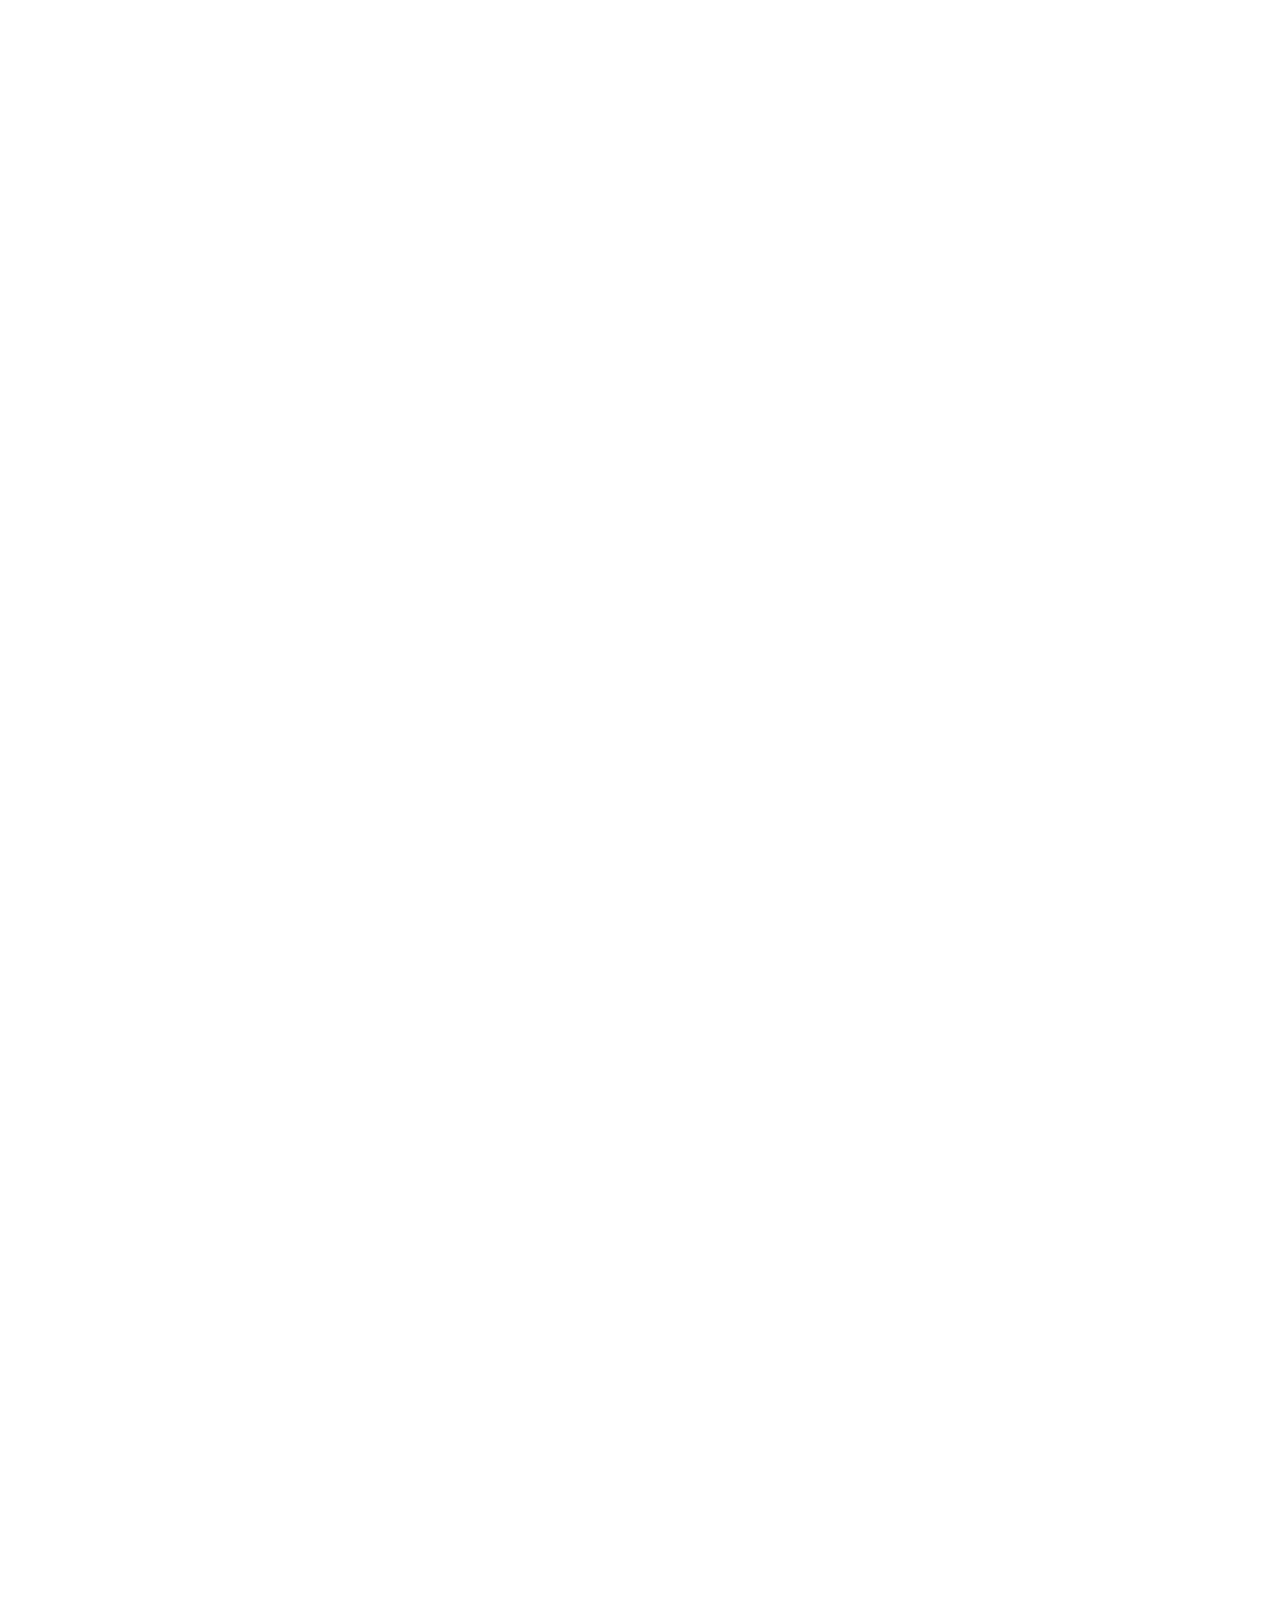
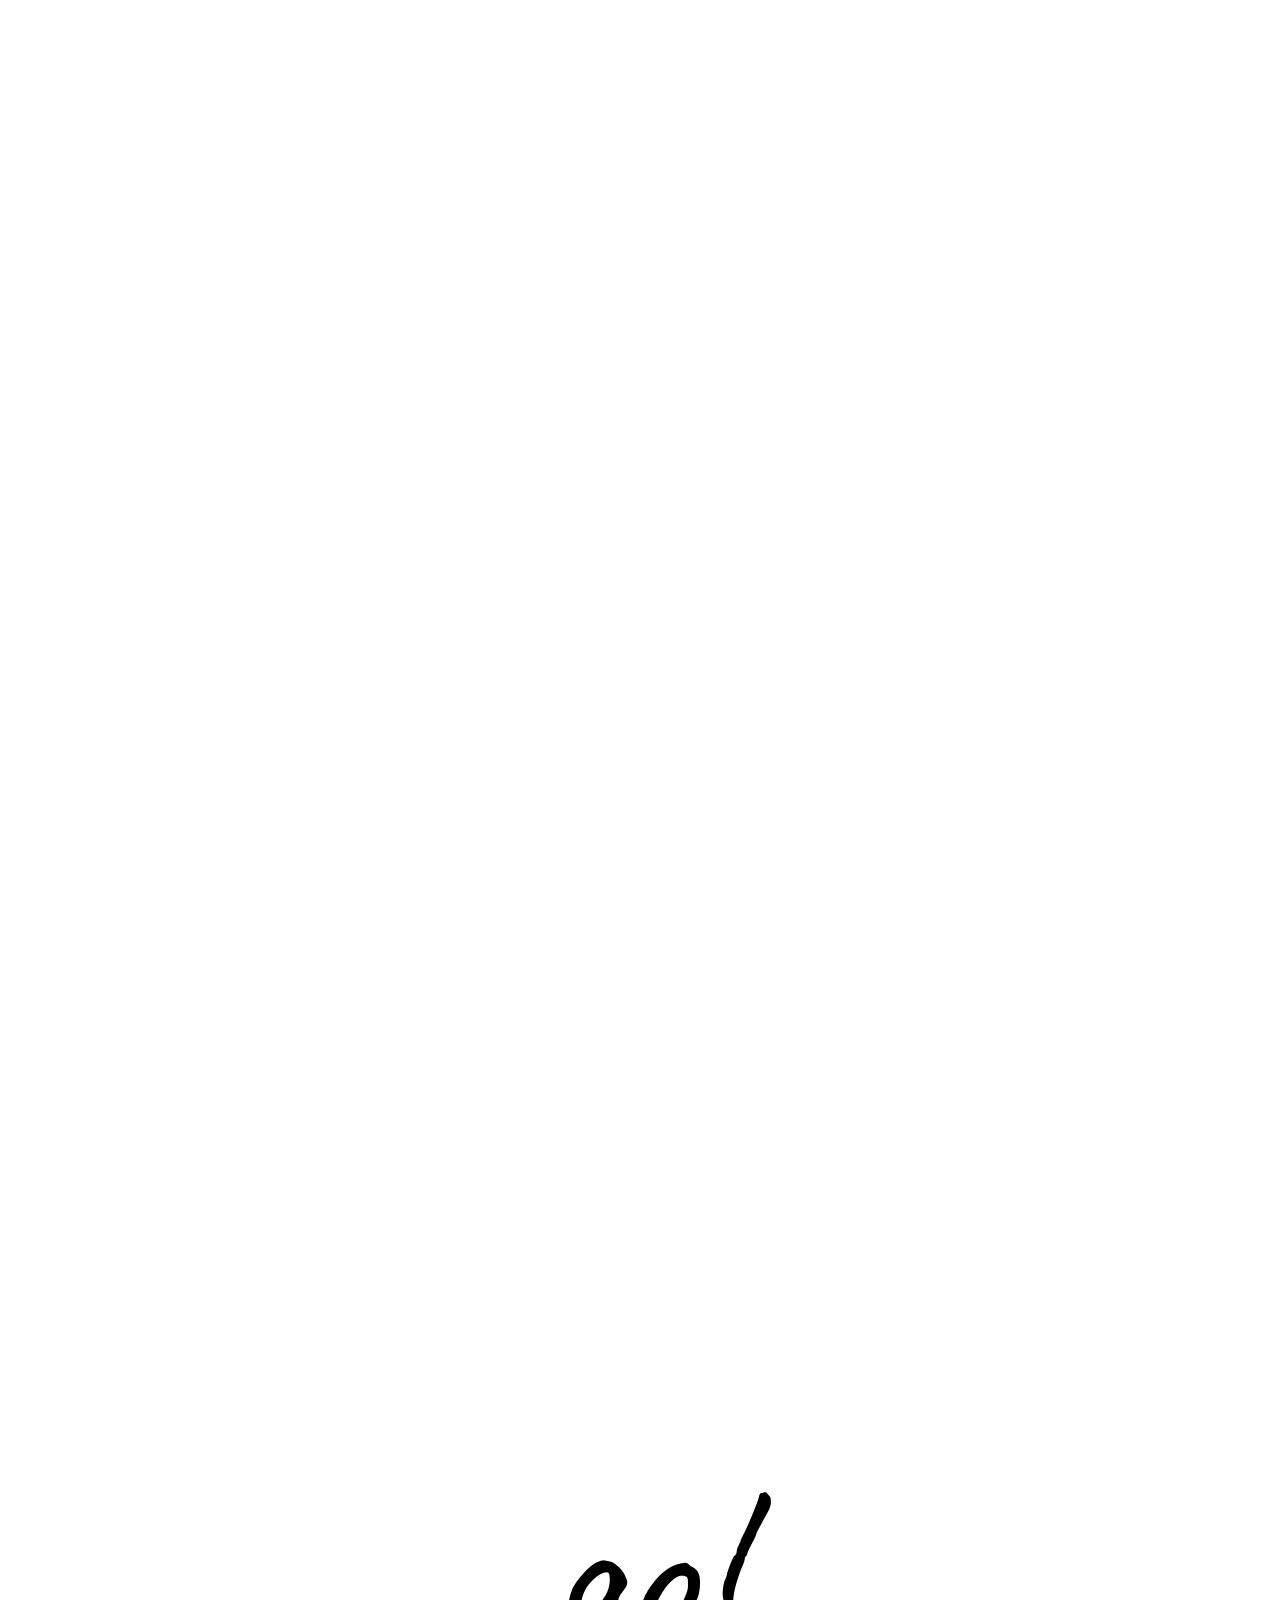
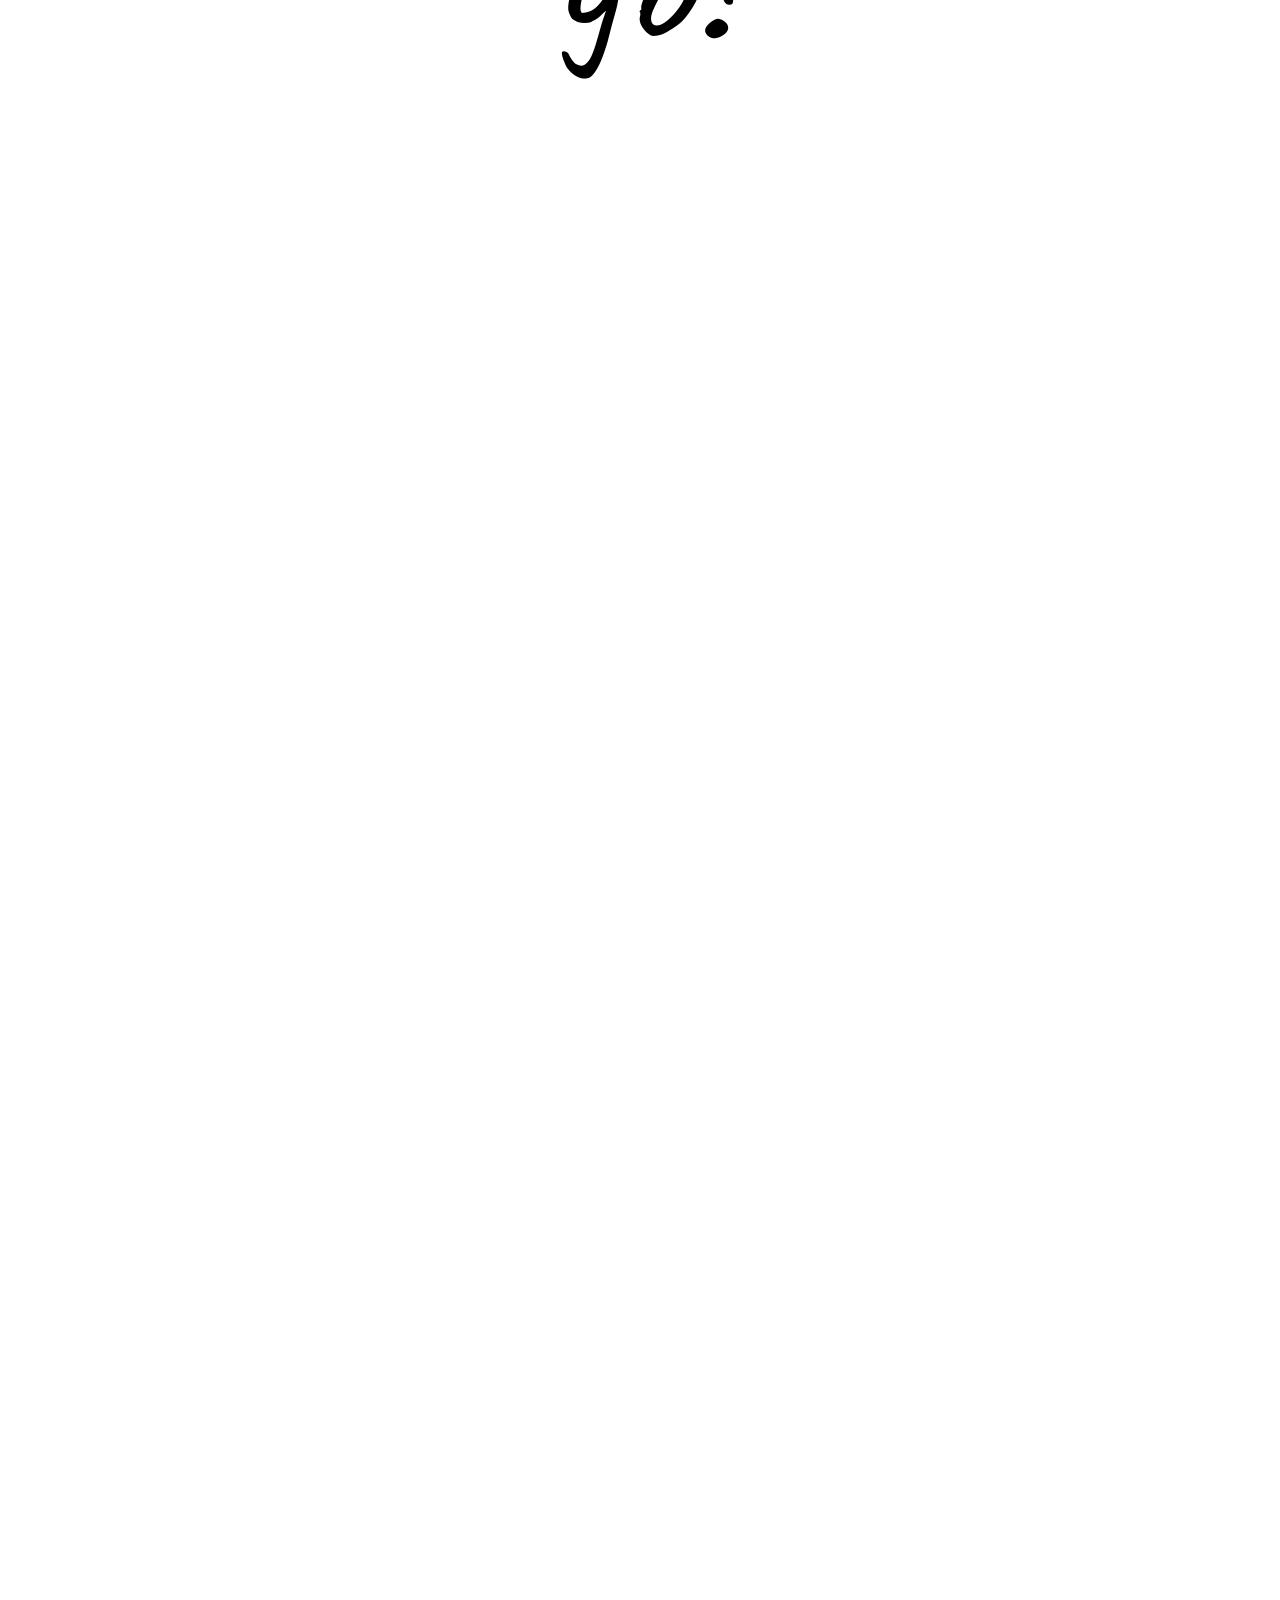
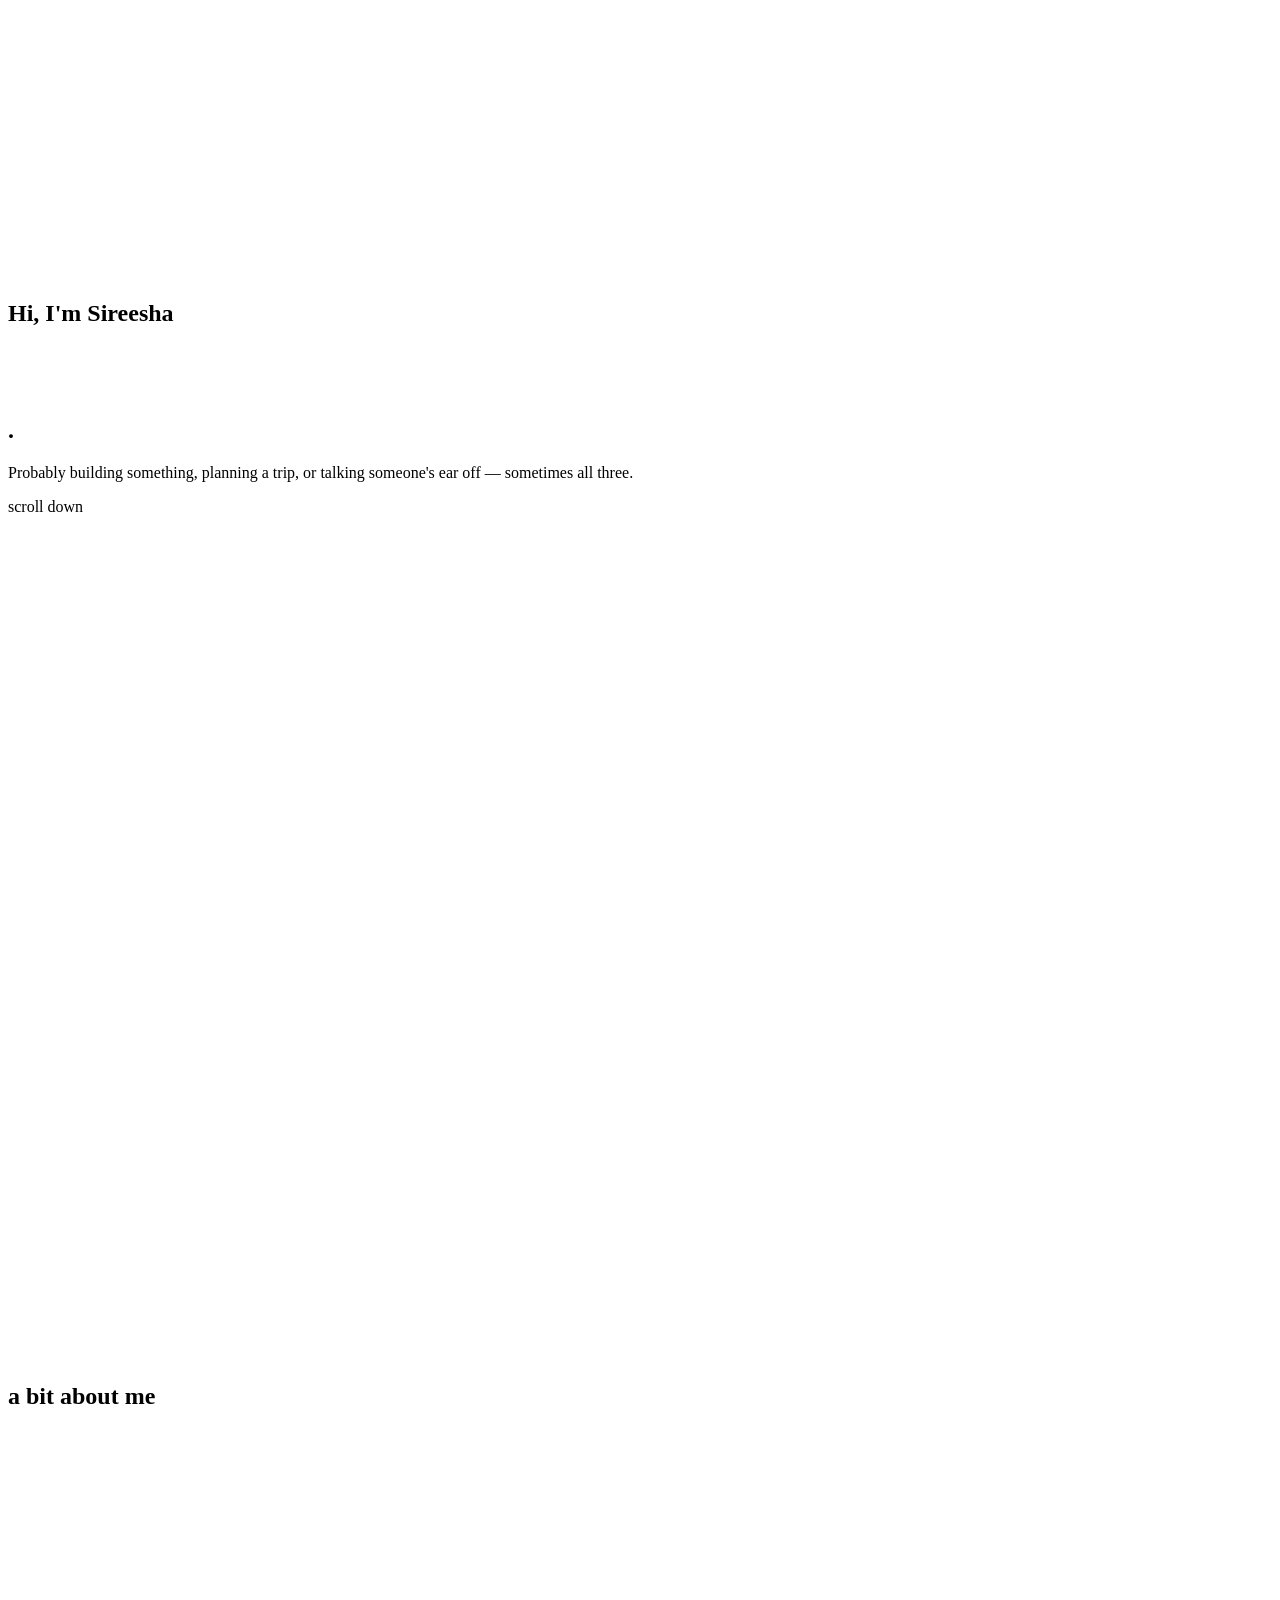
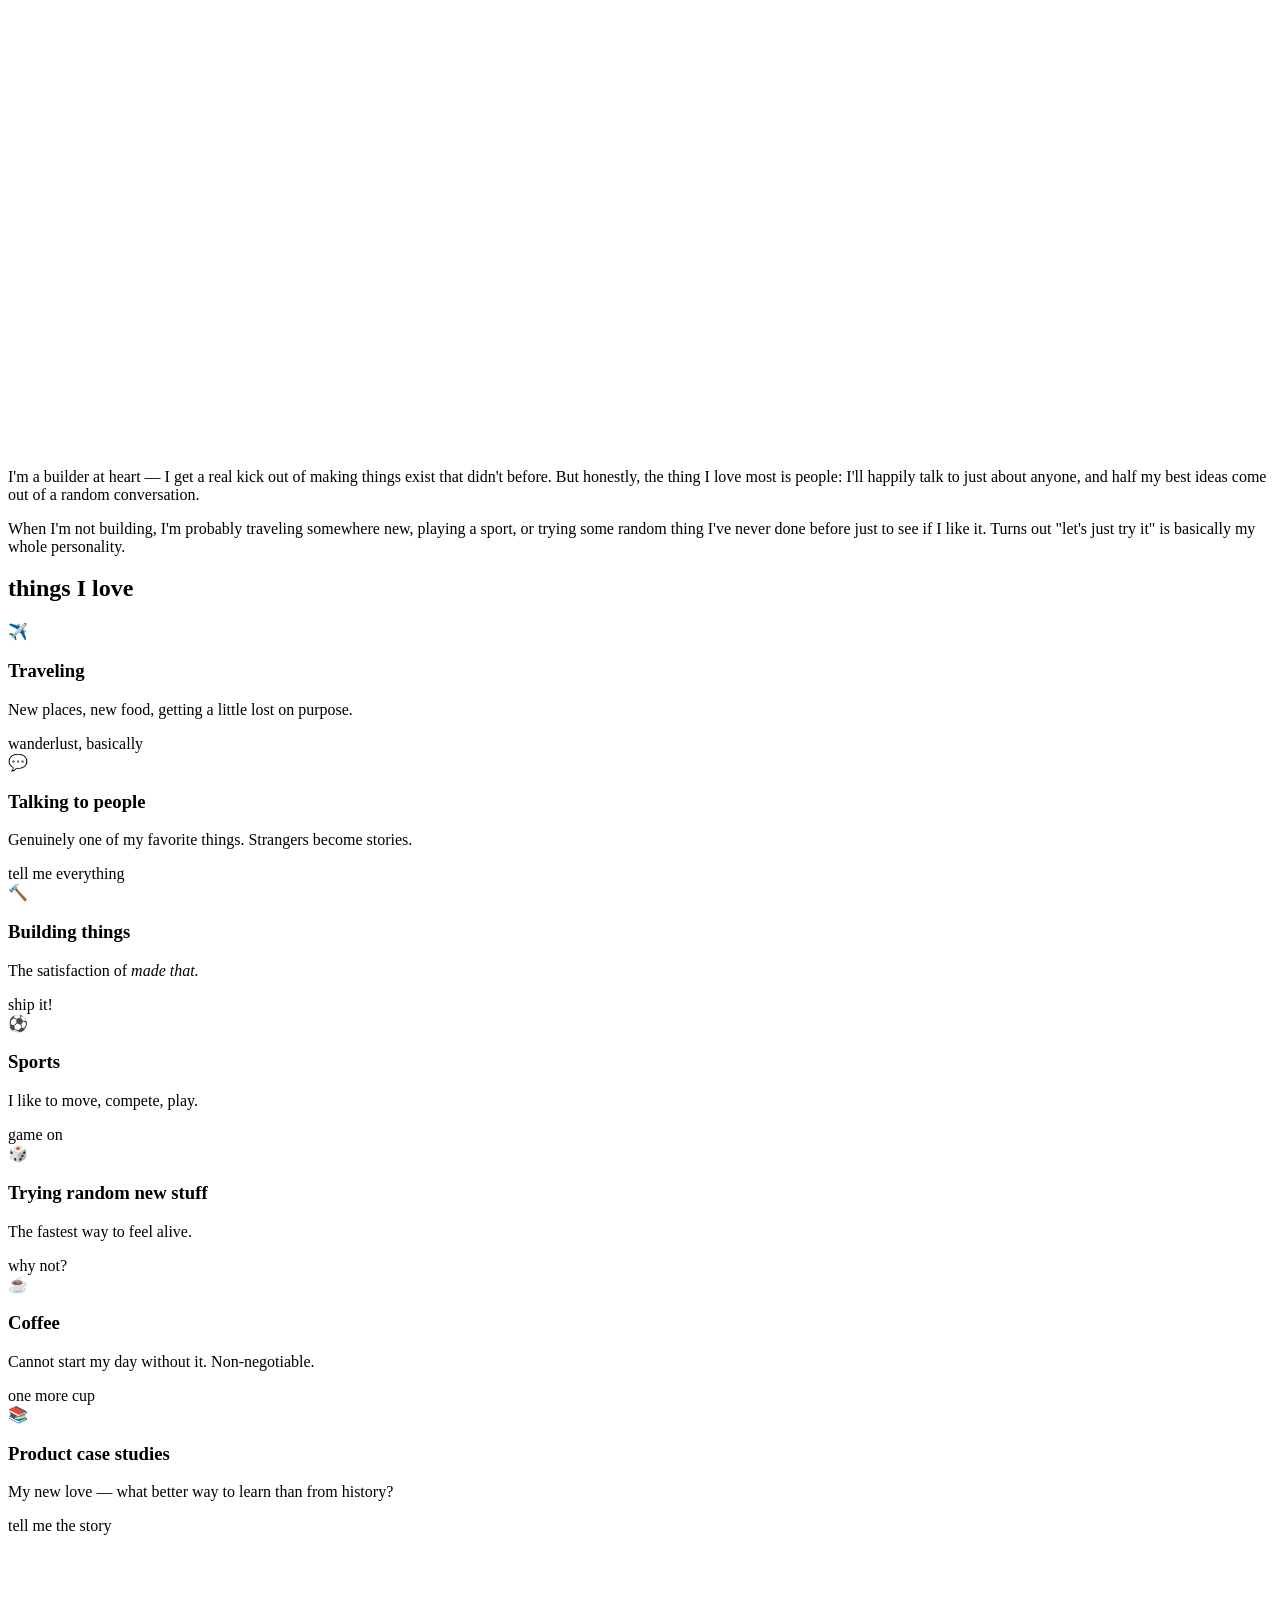
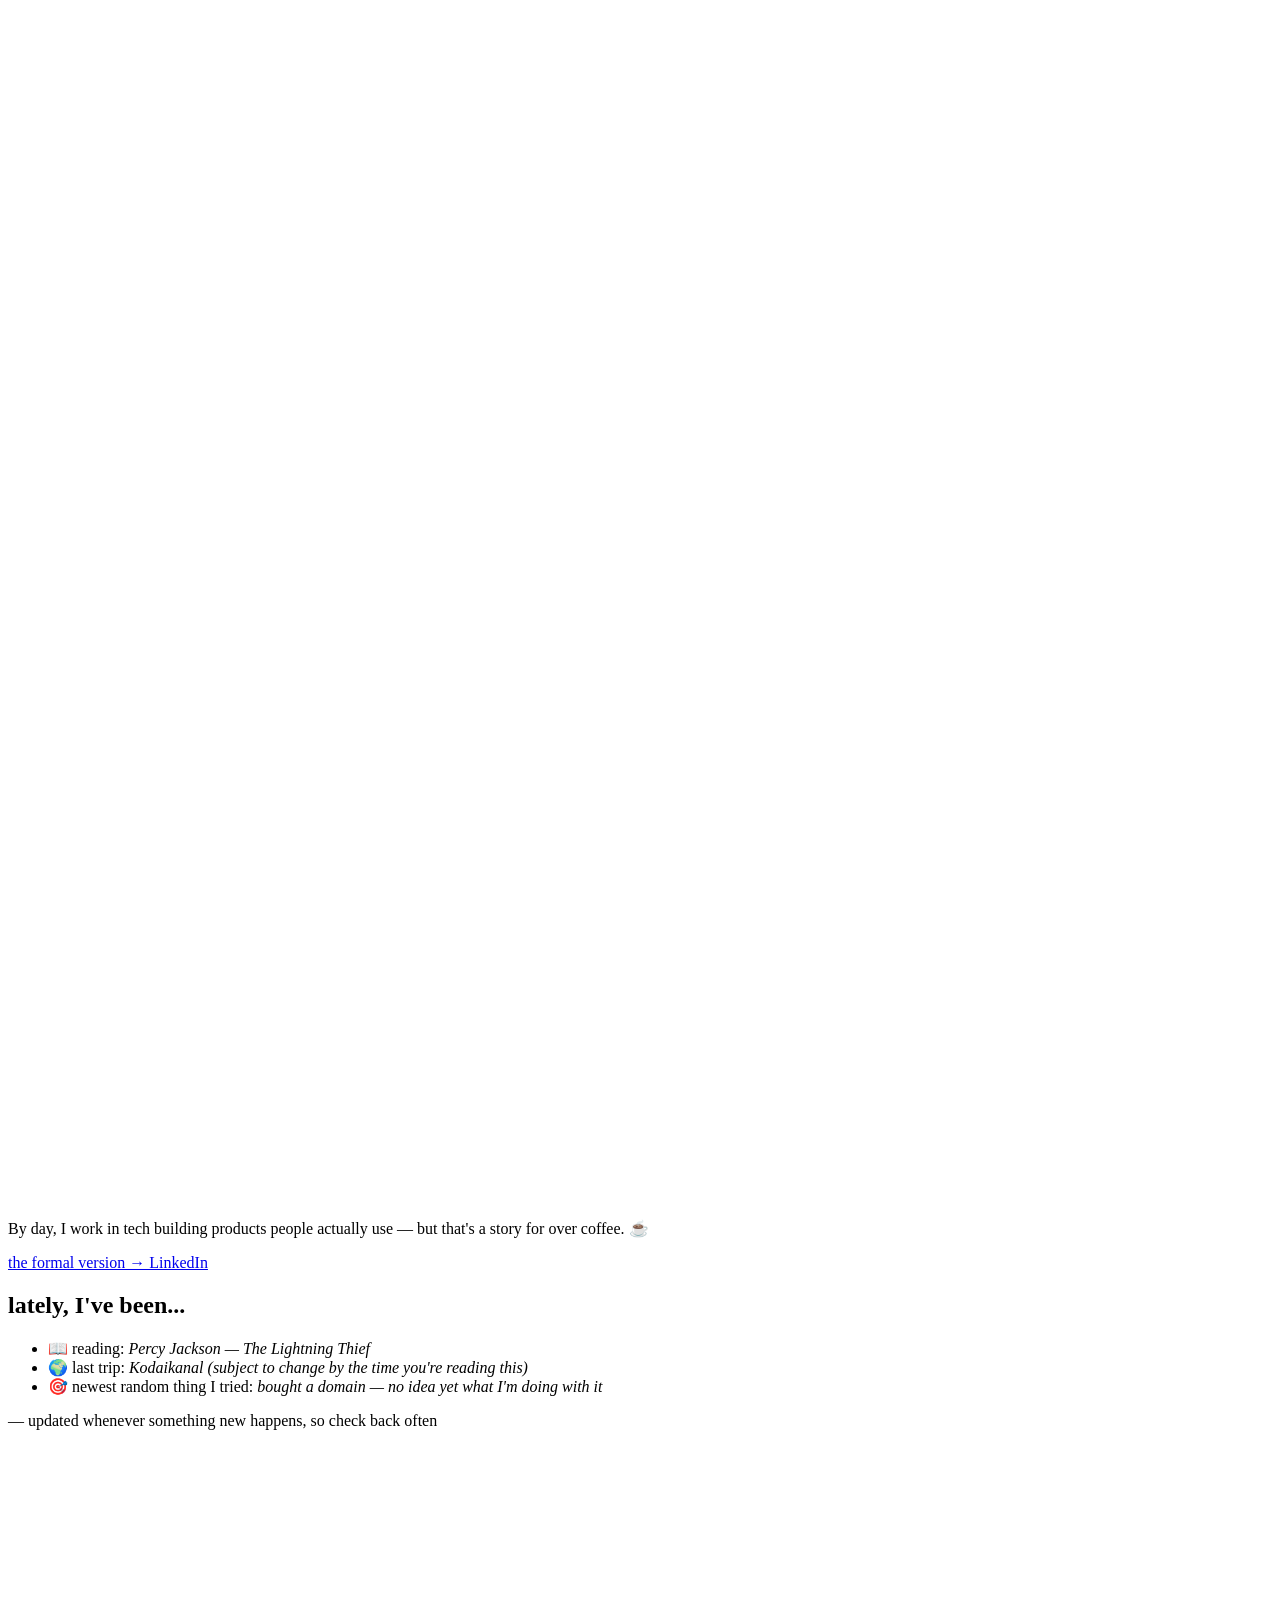
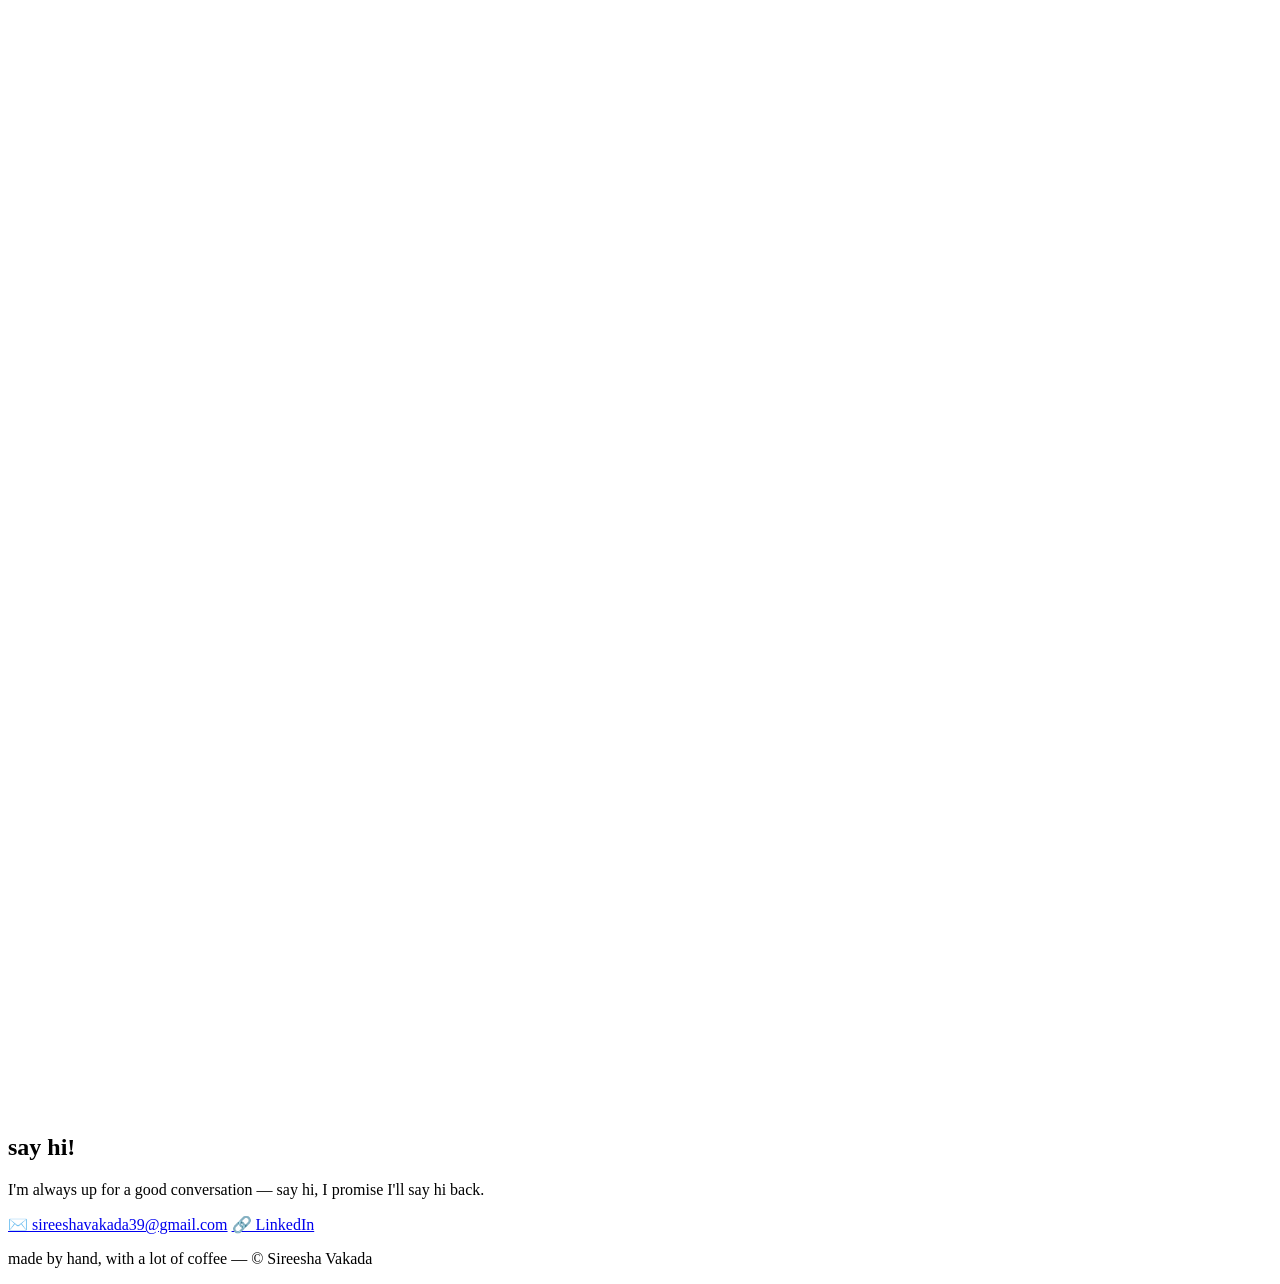
==== index.html @ bb4df577 "Create index.html" ====
<!DOCTYPE html>
<html lang="en">
<head>
<meta charset="UTF-8" />
<meta name="viewport" content="width=device-width, initial-scale=1.0" />
<title>Sireesha Vakada — hi, I'm Sireesha</title>
<meta name="description" content="Sireesha Vakada's personal corner of the internet — builder, traveler, chronic try-er of random things." />
<link rel="icon" href="data:image/svg+xml,%3Csvg xmlns='http://www.w3.org/2000/svg' viewBox='0 0 100 100'%3E%3Ctext y='.9em' font-size='80'%3E%E2%9C%8F%EF%B8%8F%3C/text%3E%3C/svg%3E" />
<link rel="preconnect" href="https://fonts.googleapis.com">
<link rel="preconnect" href="https://fonts.gstatic.com" crossorigin>
<link href="https://fonts.googleapis.com/css2?family=Caveat:wght@500;700&family=Nunito:wght@400;600;700&display=swap" rel="stylesheet">
<link rel="stylesheet" href="style.css" />
</head>
<body>

<!-- floating background doodles -->
<div class="bg-doodles" aria-hidden="true">
  <svg class="doodle d-plane" viewBox="0 0 100 100"><path d="M10 60 L55 55 L85 30 L92 33 L70 58 L90 62 L85 68 L62 66 L45 85 L38 82 L48 62 L10 66 Z" fill="none" stroke="var(--ink)" stroke-width="2.5" stroke-linejoin="round"/></svg>
  <svg class="doodle d-bulb" viewBox="0 0 100 100"><circle cx="50" cy="40" r="24" fill="none" stroke="var(--ink)" stroke-width="2.5"/><path d="M40 62 L60 62 L58 75 L42 75 Z" fill="none" stroke="var(--ink)" stroke-width="2.5"/><line x1="43" y1="80" x2="57" y2="80" stroke="var(--ink)" stroke-width="2.5" stroke-linecap="round"/><line x1="50" y1="8" x2="50" y2="16" stroke="var(--ink)" stroke-width="2.5" stroke-linecap="round"/><line x1="20" y1="40" x2="12" y2="40" stroke="var(--ink)" stroke-width="2.5" stroke-linecap="round"/></svg>
  <svg class="doodle d-stamp" viewBox="0 0 100 100"><rect x="15" y="15" width="70" height="70" rx="6" fill="none" stroke="var(--ink)" stroke-width="2.5" stroke-dasharray="6 5"/><circle cx="50" cy="50" r="20" fill="none" stroke="var(--ink)" stroke-width="2"/><text x="50" y="55" font-family="Caveat" font-size="16" text-anchor="middle" fill="var(--ink)">go!</text></svg>
  <svg class="doodle d-hammer" viewBox="0 0 100 100"><rect x="45" y="35" width="14" height="50" rx="3" transform="rotate(35 52 60)" fill="none" stroke="var(--ink)" stroke-width="2.5"/><rect x="20" y="15" width="45" height="20" rx="4" transform="rotate(35 42 25)" fill="none" stroke="var(--ink)" stroke-width="2.5"/></svg>
</div>

<!-- HERO -->
<section class="hero">
  <div class="hero-inner">
    <h1>Hi, I'm <span class="highlight">Sireesha
      <svg class="squiggle-underline" viewBox="0 0 300 20" preserveAspectRatio="none" aria-hidden="true"><path d="M2 12 Q 30 2, 60 12 T 120 12 T 180 12 T 240 12 T 298 12" fill="none" stroke="var(--accent-2)" stroke-width="4" stroke-linecap="round"/></svg>
    </span>.</h1>
    <p class="hero-sub">Probably building something, planning a trip, or talking someone's ear off — sometimes all three.</p>
    <div class="scroll-cue">
      <span>scroll down</span>
      <svg viewBox="0 0 60 40" class="scroll-arrow"><path d="M5 5 Q 30 40, 55 5" fill="none" stroke="var(--ink)" stroke-width="3" stroke-linecap="round"/></svg>
    </div>
  </div>
</section>

<!-- ABOUT -->
<section class="about reveal">
  <div class="section-inner">
    <h2 class="section-title">a bit about me <svg class="arrow-doodle" viewBox="0 0 80 40" aria-hidden="true"><path d="M2 30 Q 30 5, 70 15" fill="none" stroke="var(--accent-1)" stroke-width="3" stroke-linecap="round"/><path d="M70 15 L 60 10 M70 15 L 63 24" fill="none" stroke="var(--accent-1)" stroke-width="3" stroke-linecap="round"/></svg></h2>
    <p class="about-text">
      I'm a builder at heart — I get a real kick out of making things exist that didn't before. But honestly, the thing I love most is people: I'll happily talk to just about anyone, and half my best ideas come out of a random conversation.
    </p>
    <p class="about-text">
      When I'm not building, I'm probably traveling somewhere new, playing a sport, or trying some random thing I've never done before just to see if I like it. Turns out <span class="highlight">"let's just try it"</span> is basically my whole personality.
    </p>
  </div>
</section>

<!-- THINGS I LOVE -->
<section class="loves reveal">
  <div class="section-inner">
    <h2 class="section-title">things I love</h2>
    <div class="cards">
      <div class="card" tabindex="0">
        <div class="card-icon">✈️</div>
        <h3>Traveling</h3>
        <p>New places, new food, getting a little lost on purpose.</p>
        <span class="card-note">wanderlust, basically</span>
      </div>
      <div class="card" tabindex="0">
        <div class="card-icon">💬</div>
        <h3>Talking to people</h3>
        <p>Genuinely one of my favorite things. Strangers become stories.</p>
        <span class="card-note">tell me everything</span>
      </div>
      <div class="card" tabindex="0">
        <div class="card-icon">🔨</div>
        <h3>Building things</h3>
        <p>The satisfaction of <em>made that.</em></p>
        <span class="card-note">ship it!</span>
      </div>
      <div class="card" tabindex="0">
        <div class="card-icon">⚽</div>
        <h3>Sports</h3>
        <p>I like to move, compete, play.</p>
        <span class="card-note">game on</span>
      </div>
      <div class="card" tabindex="0">
        <div class="card-icon">🎲</div>
        <h3>Trying random new stuff</h3>
        <p>The fastest way to feel alive.</p>
        <span class="card-note">why not?</span>
      </div>
      <div class="card" tabindex="0">
        <div class="card-icon">☕</div>
        <h3>Coffee</h3>
        <p>Cannot start my day without it. Non-negotiable.</p>
        <span class="card-note">one more cup</span>
      </div>
      <div class="card" tabindex="0">
        <div class="card-icon">📚</div>
        <h3>Product case studies</h3>
        <p>My new love — what better way to learn than from history?</p>
        <span class="card-note">tell me the story</span>
      </div>
    </div>
  </div>
</section>

<!-- WHAT I DO -->
<section class="work reveal">
  <div class="section-inner work-inner">
    <svg class="briefcase-doodle" viewBox="0 0 100 100" aria-hidden="true"><rect x="15" y="35" width="70" height="45" rx="6" fill="none" stroke="var(--ink)" stroke-width="2.5"/><path d="M35 35 V25 Q35 18 42 18 H58 Q65 18 65 25 V35" fill="none" stroke="var(--ink)" stroke-width="2.5"/><line x1="15" y1="55" x2="85" y2="55" stroke="var(--ink)" stroke-width="2.5"/></svg>
    <p class="work-text">By day, I work in tech building products people actually use — but that's a story for over coffee. ☕</p>
    <div class="work-links">
      <a class="pill-link" href="https://www.linkedin.com/in/sireesha-vakada-a52286177/" target="_blank" rel="noopener">the formal version → LinkedIn</a>
    </div>
  </div>
</section>

<!-- CURRENTLY -->
<section class="currently reveal">
  <div class="section-inner">
    <h2 class="section-title">lately, I've been...</h2>
    <div class="currently-card">
      <ul class="currently-list" id="currently-list">
        <li>📖 reading: <em>Percy Jackson — The Lightning Thief</em></li>
        <li>🌍 last trip: <em>Kodaikanal (subject to change by the time you're reading this)</em></li>
        <li>🎯 newest random thing I tried: <em>bought a domain — no idea yet what I'm doing with it</em></li>
      </ul>
      <p class="currently-hint">— updated whenever something new happens, so check back often</p>
    </div>
  </div>
</section>

<!-- SAY HI -->
<section class="say-hi reveal">
  <div class="section-inner">
    <svg class="mailbox-doodle" viewBox="0 0 100 100" aria-hidden="true">
      <rect x="20" y="35" width="45" height="30" rx="15" fill="none" stroke="var(--ink)" stroke-width="2.5"/>
      <line x1="20" y1="50" x2="65" y2="50" stroke="var(--ink)" stroke-width="2.5"/>
      <line x1="35" y1="65" x2="35" y2="85" stroke="var(--ink)" stroke-width="2.5"/>
      <line x1="15" y1="85" x2="55" y2="85" stroke="var(--ink)" stroke-width="2.5"/>
      <rect x="60" y="25" width="14" height="10" rx="2" fill="none" stroke="var(--accent-2)" stroke-width="2.5"/>
    </svg>
    <h2 class="section-title">say hi!</h2>
    <p class="say-hi-text">I'm always up for a good conversation — say hi, I promise I'll say hi back.</p>
    <div class="contact-links">
      <a class="pill-link big" href="mailto:sireeshavakada39@gmail.com">✉️ sireeshavakada39@gmail.com</a>
      <a class="pill-link big" href="https://www.linkedin.com/in/sireesha-vakada-a52286177/" target="_blank" rel="noopener">🔗 LinkedIn</a>
    </div>
  </div>
</section>

<footer class="footer">
  <p>made by hand, with a lot of coffee — © <span id="year"></span> Sireesha Vakada</p>
</footer>

<script src="script.js"></script>
</body>
</html>
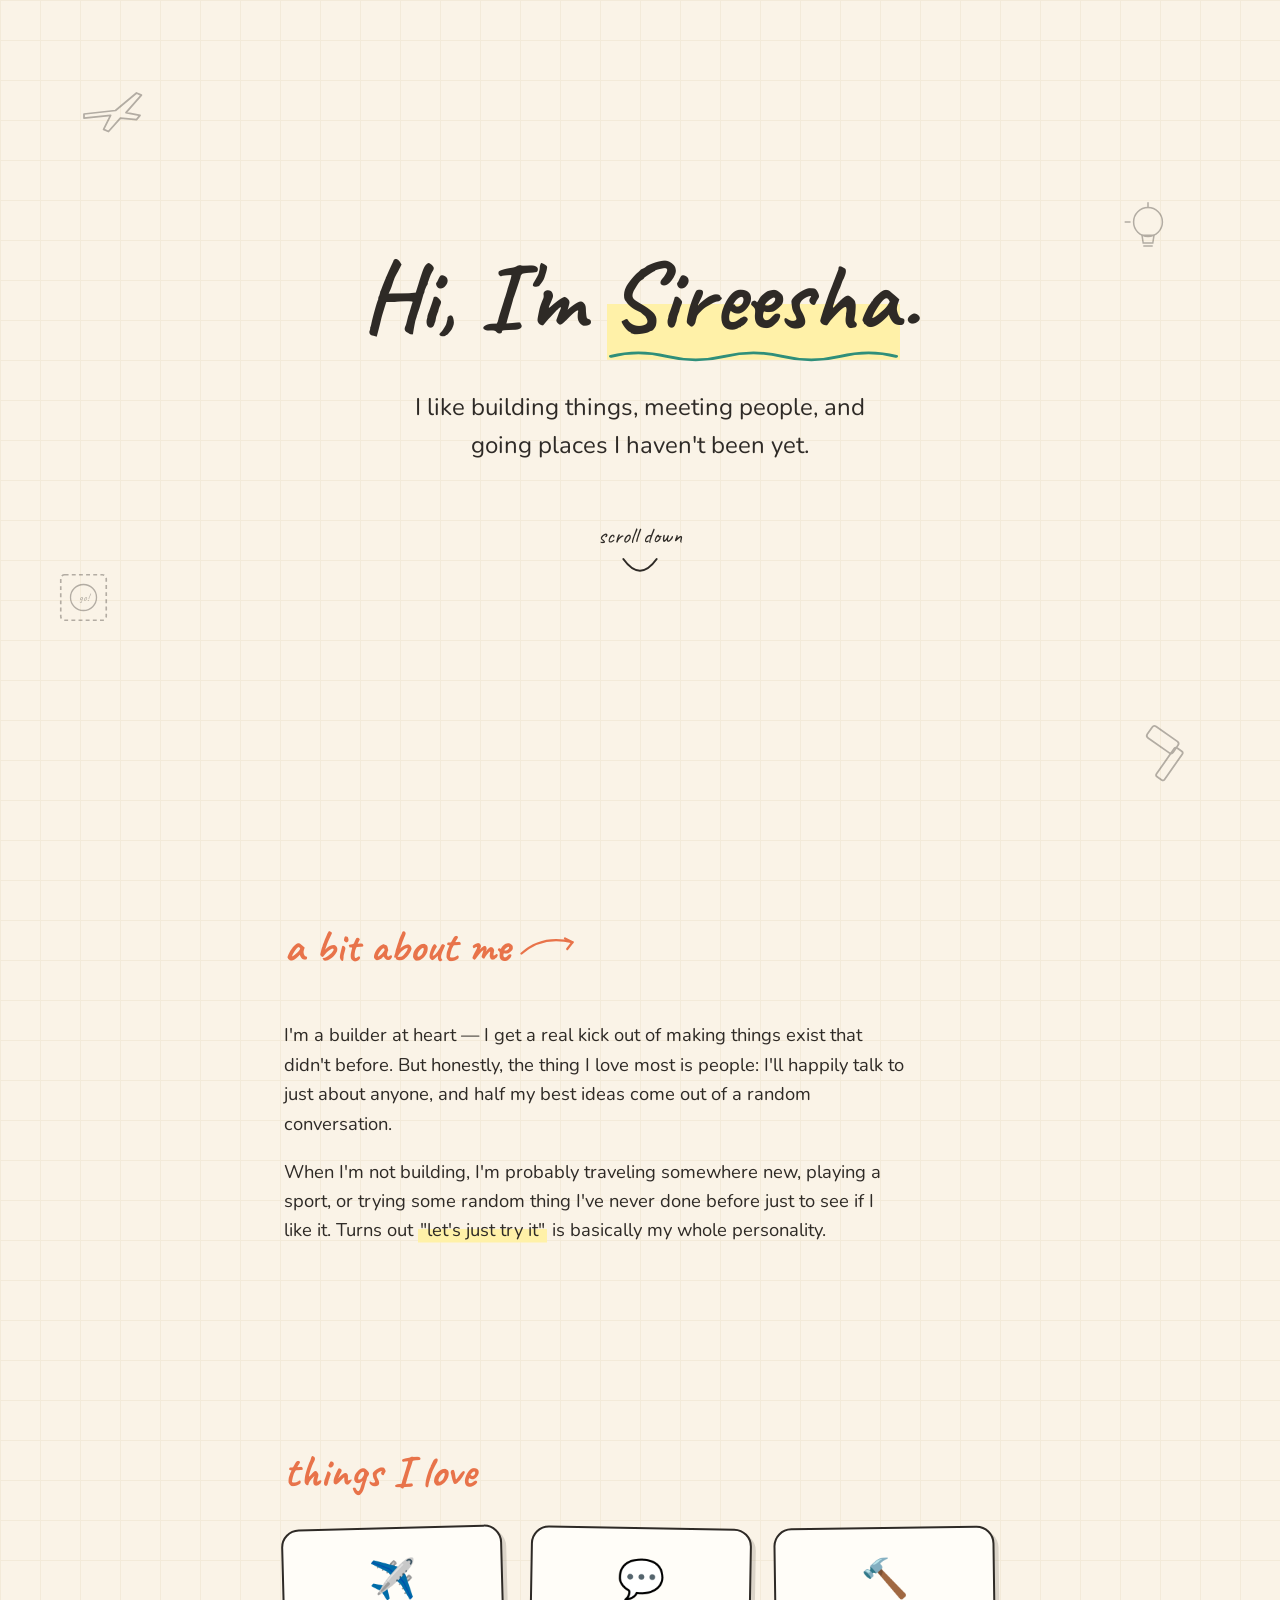
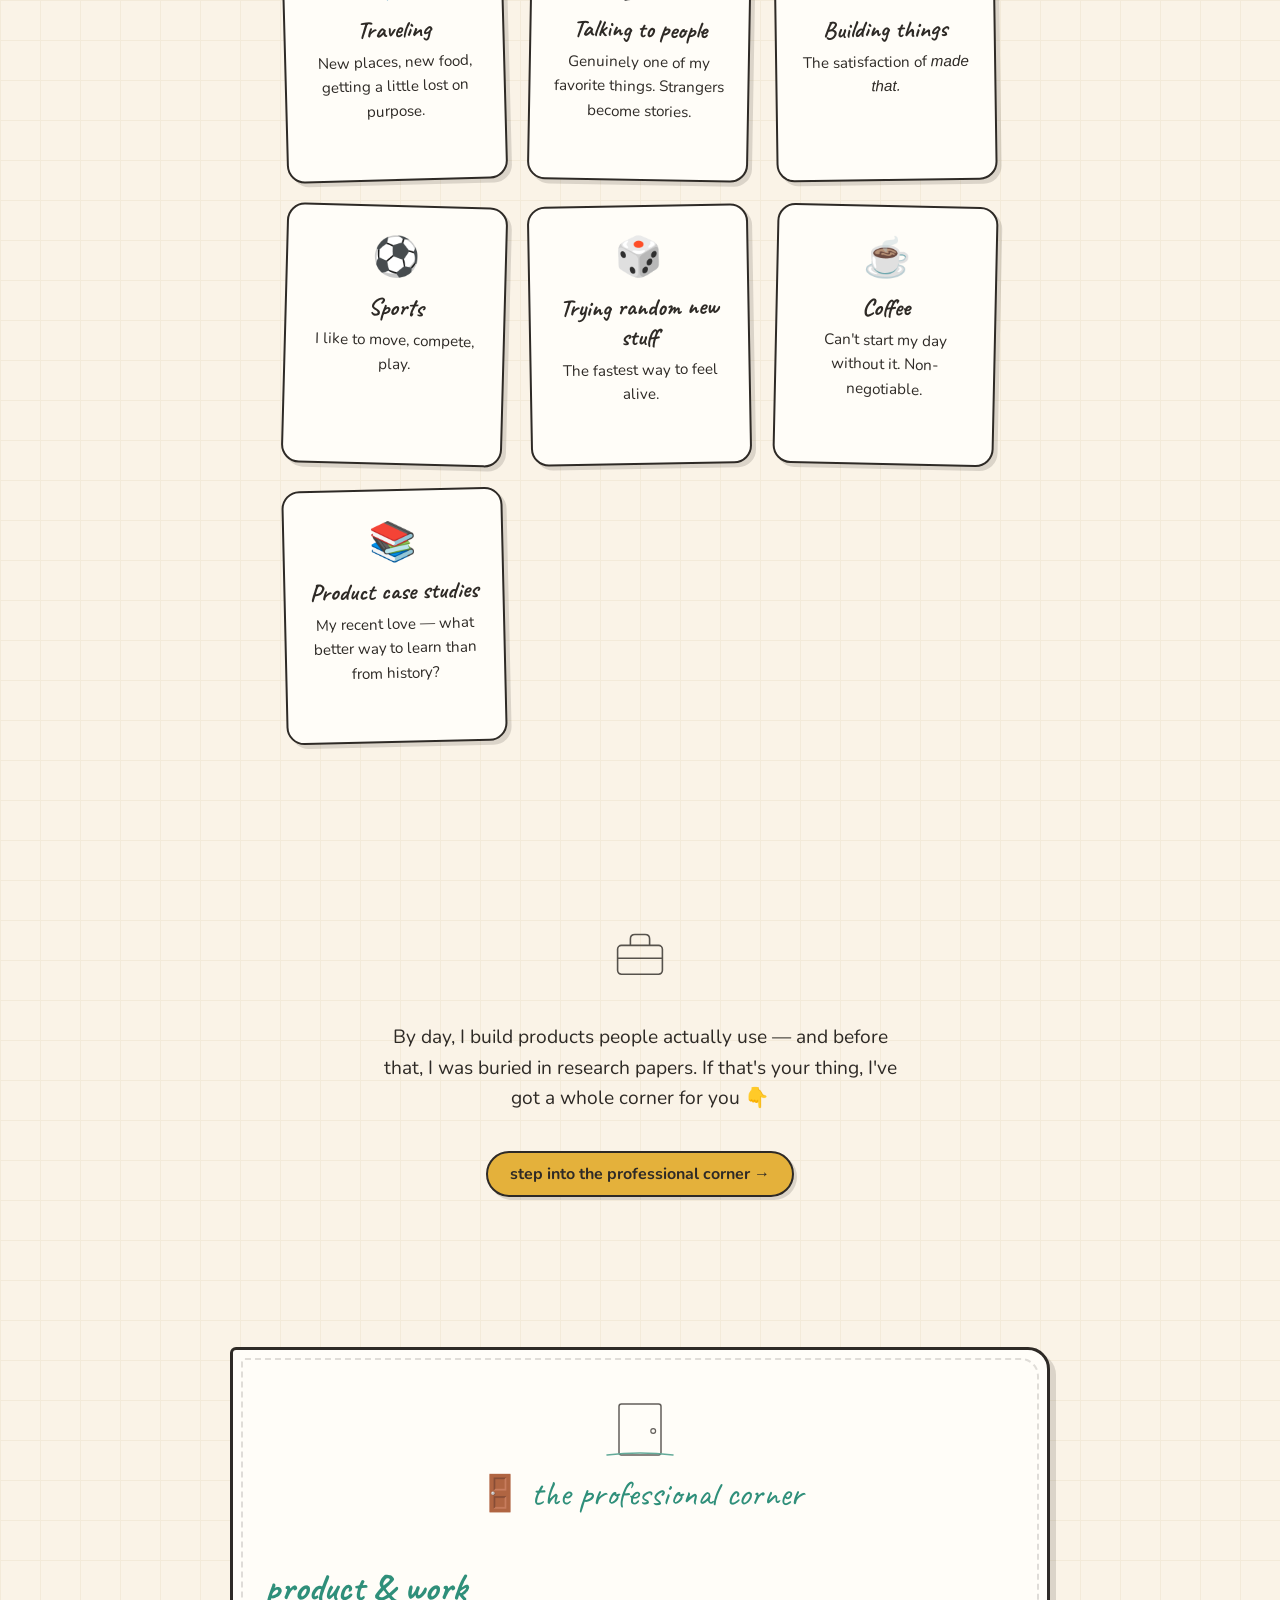
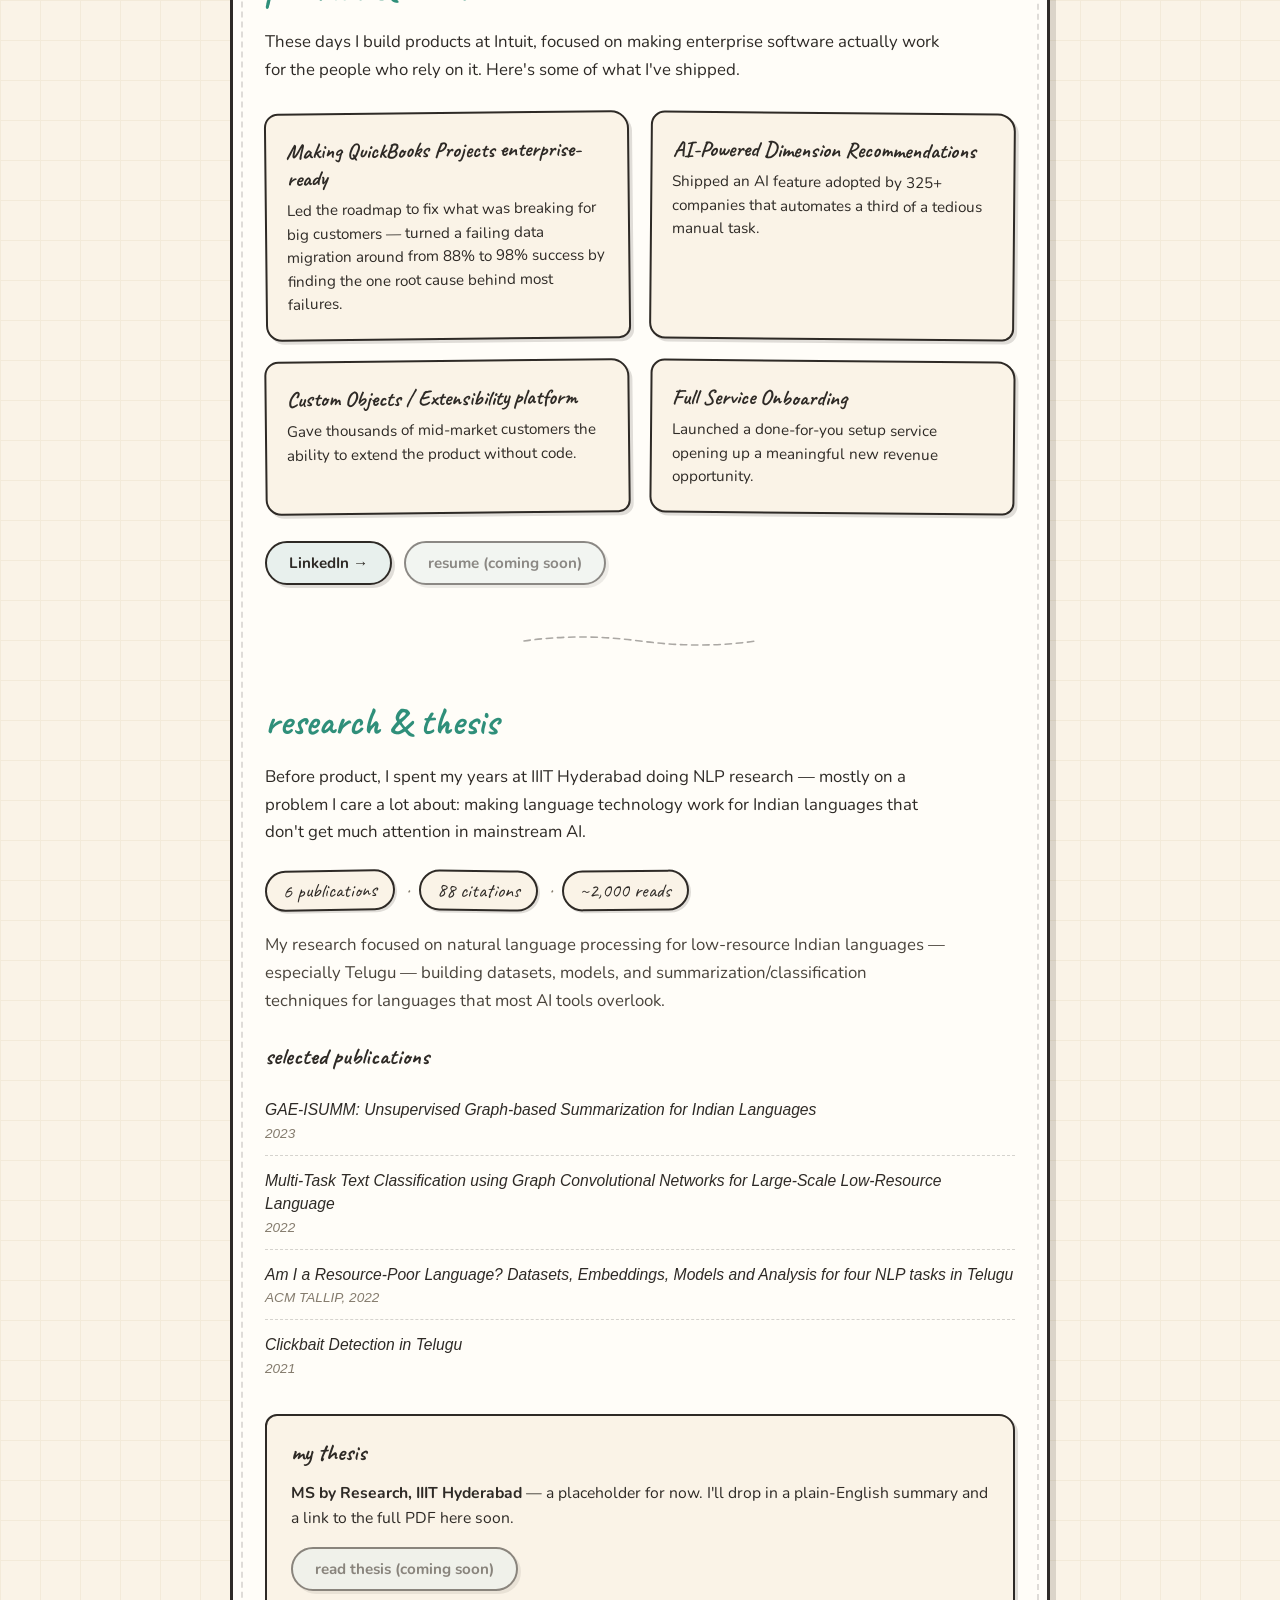
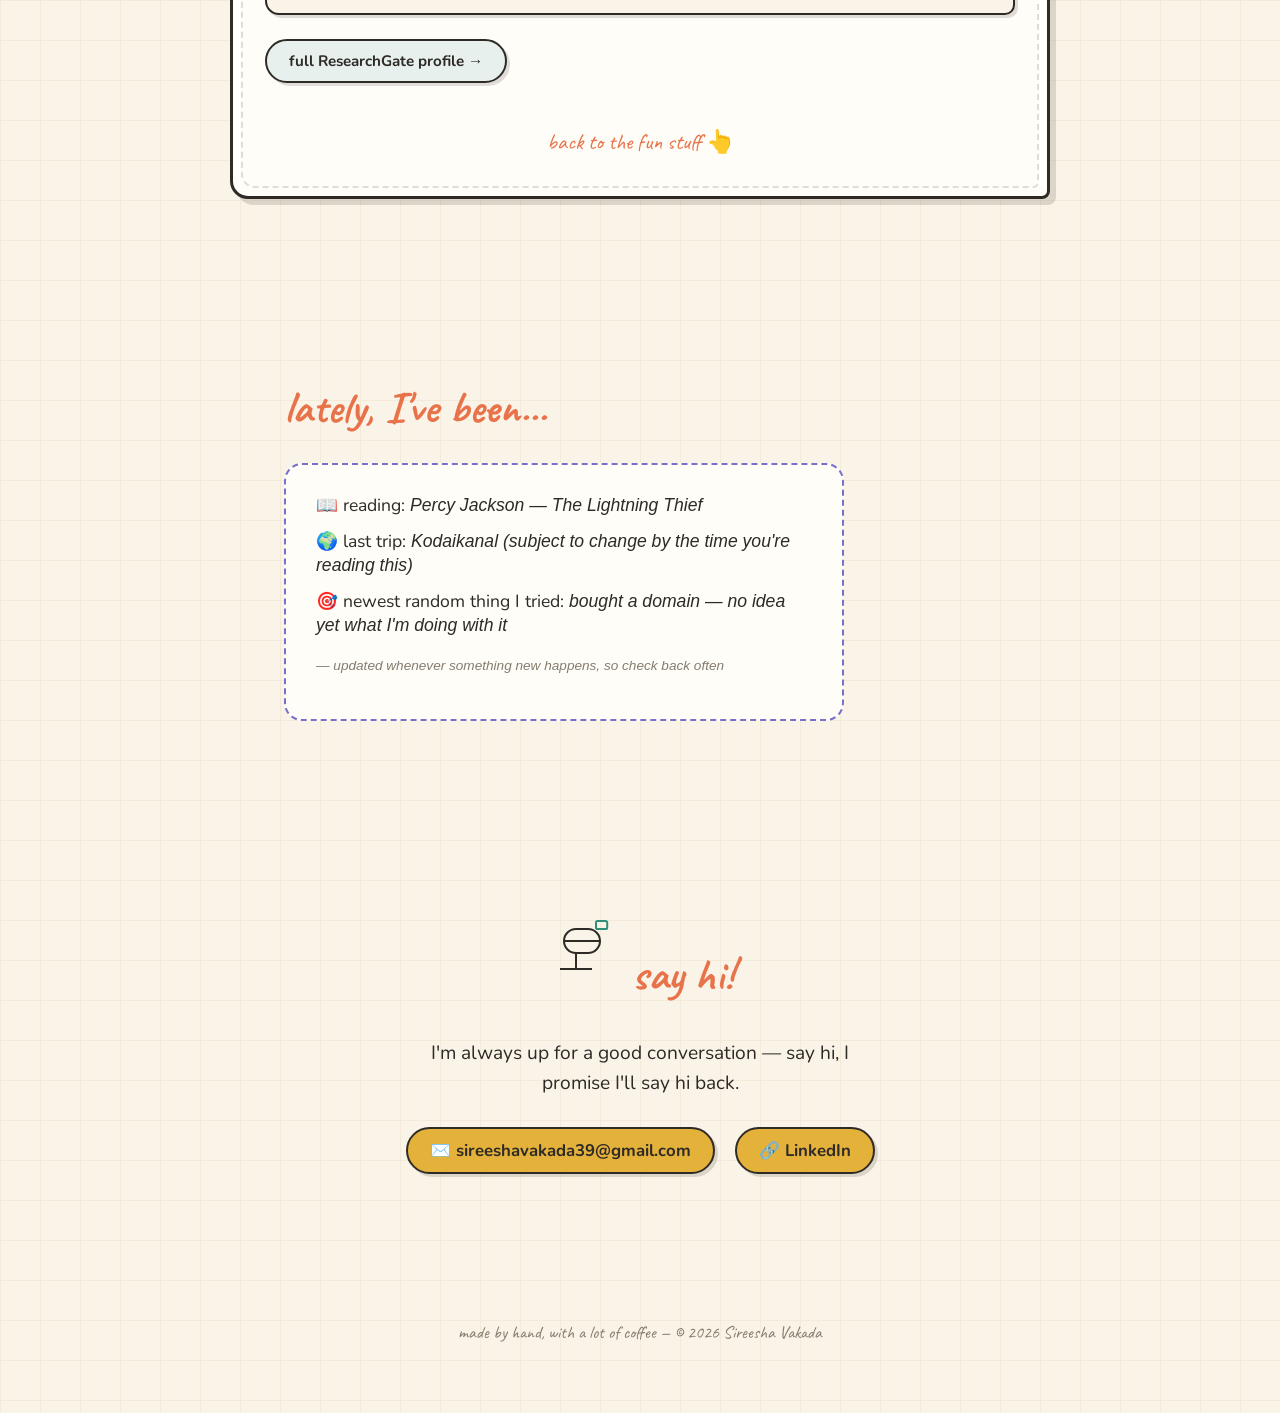
==== commit 9fb85471: "Update index.html" ====
--- a/index.html
+++ b/index.html
@@ -22,12 +22,12 @@
 </div>
 
 <!-- HERO -->
-<section class="hero">
+<section class="hero" id="top">
   <div class="hero-inner">
     <h1>Hi, I'm <span class="highlight">Sireesha
       <svg class="squiggle-underline" viewBox="0 0 300 20" preserveAspectRatio="none" aria-hidden="true"><path d="M2 12 Q 30 2, 60 12 T 120 12 T 180 12 T 240 12 T 298 12" fill="none" stroke="var(--accent-2)" stroke-width="4" stroke-linecap="round"/></svg>
     </span>.</h1>
-    <p class="hero-sub">Probably building something, planning a trip, or talking someone's ear off — sometimes all three.</p>
+    <p class="hero-sub">I like building things, meeting people, and going places I haven't been yet.</p>
     <div class="scroll-cue">
       <span>scroll down</span>
       <svg viewBox="0 0 60 40" class="scroll-arrow"><path d="M5 5 Q 30 40, 55 5" fill="none" stroke="var(--ink)" stroke-width="3" stroke-linecap="round"/></svg>
@@ -86,27 +86,121 @@
       <div class="card" tabindex="0">
         <div class="card-icon">☕</div>
         <h3>Coffee</h3>
-        <p>Cannot start my day without it. Non-negotiable.</p>
+        <p>Can't start my day without it. Non-negotiable.</p>
         <span class="card-note">one more cup</span>
       </div>
       <div class="card" tabindex="0">
         <div class="card-icon">📚</div>
         <h3>Product case studies</h3>
-        <p>My new love — what better way to learn than from history?</p>
+        <p>My recent love — what better way to learn than from history?</p>
         <span class="card-note">tell me the story</span>
       </div>
     </div>
   </div>
 </section>
 
-<!-- WHAT I DO -->
+<!-- WHAT I DO (teaser) -->
 <section class="work reveal">
   <div class="section-inner work-inner">
     <svg class="briefcase-doodle" viewBox="0 0 100 100" aria-hidden="true"><rect x="15" y="35" width="70" height="45" rx="6" fill="none" stroke="var(--ink)" stroke-width="2.5"/><path d="M35 35 V25 Q35 18 42 18 H58 Q65 18 65 25 V35" fill="none" stroke="var(--ink)" stroke-width="2.5"/><line x1="15" y1="55" x2="85" y2="55" stroke="var(--ink)" stroke-width="2.5"/></svg>
-    <p class="work-text">By day, I work in tech building products people actually use — but that's a story for over coffee. ☕</p>
+    <p class="work-text">By day, I build products people actually use — and before that, I was buried in research papers. If that's your thing, I've got a whole corner for you 👇</p>
     <div class="work-links">
-      <a class="pill-link" href="https://www.linkedin.com/in/sireesha-vakada-a52286177/" target="_blank" rel="noopener">the formal version → LinkedIn</a>
-    </div>
+      <a class="pill-link" href="#professional-corner">step into the professional corner →</a>
+    </div>
+  </div>
+</section>
+
+<!-- PROFESSIONAL CORNER -->
+<section class="pro-corner reveal" id="professional-corner">
+  <div class="pro-corner-frame">
+    <div class="pro-sign">
+      <svg class="door-doodle" viewBox="0 0 120 100" aria-hidden="true">
+        <rect x="25" y="10" width="70" height="85" rx="4" fill="none" stroke="var(--ink)" stroke-width="2.5"/>
+        <circle cx="82" cy="55" r="4" fill="none" stroke="var(--ink)" stroke-width="2"/>
+        <path d="M5 95 Q 60 88, 115 95" fill="none" stroke="var(--accent-2)" stroke-width="2.5" stroke-linecap="round"/>
+      </svg>
+      <p class="pro-sign-text">🚪 the professional corner</p>
+    </div>
+
+    <!-- Product & Work -->
+    <div class="pro-half">
+      <h2 class="pro-title">product &amp; work</h2>
+      <p class="pro-intro">These days I build products at Intuit, focused on making enterprise software actually work for the people who rely on it. Here's some of what I've shipped.</p>
+
+      <div class="pro-cards">
+        <article class="pro-card">
+          <h3>Making QuickBooks Projects enterprise-ready</h3>
+          <p>Led the roadmap to fix what was breaking for big customers — turned a failing data migration around from 88% to 98% success by finding the one root cause behind most failures.</p>
+        </article>
+        <article class="pro-card">
+          <h3>AI-Powered Dimension Recommendations</h3>
+          <p>Shipped an AI feature adopted by 325+ companies that automates a third of a tedious manual task.</p>
+        </article>
+        <article class="pro-card">
+          <h3>Custom Objects / Extensibility platform</h3>
+          <p>Gave thousands of mid-market customers the ability to extend the product without code.</p>
+        </article>
+        <article class="pro-card">
+          <h3>Full Service Onboarding</h3>
+          <p>Launched a done-for-you setup service opening up a meaningful new revenue opportunity.</p>
+        </article>
+      </div>
+
+      <div class="pro-formal-links">
+        <a class="pill-link calm" href="https://www.linkedin.com/in/sireesha-vakada-a52286177/" target="_blank" rel="noopener">LinkedIn →</a>
+        <span class="pill-link calm placeholder" title="Resume coming soon">resume (coming soon)</span>
+      </div>
+    </div>
+
+    <div class="pro-divider" aria-hidden="true">
+      <svg viewBox="0 0 300 30"><path d="M5 15 Q 75 5, 150 15 T 295 15" fill="none" stroke="var(--ink)" stroke-width="2" stroke-linecap="round" stroke-dasharray="8 6" opacity="0.4"/></svg>
+    </div>
+
+    <!-- Research & Thesis -->
+    <div class="pro-half">
+      <h2 class="pro-title">research &amp; thesis</h2>
+      <p class="pro-intro">Before product, I spent my years at IIIT Hyderabad doing NLP research — mostly on a problem I care a lot about: making language technology work for Indian languages that don't get much attention in mainstream AI.</p>
+
+      <div class="stat-strip" aria-label="Research by the numbers">
+        <span class="stat-badge">6 publications</span>
+        <span class="stat-dot">·</span>
+        <span class="stat-badge">88 citations</span>
+        <span class="stat-dot">·</span>
+        <span class="stat-badge">~2,000 reads</span>
+      </div>
+
+      <p class="pro-theme">My research focused on natural language processing for low-resource Indian languages — especially Telugu — building datasets, models, and summarization/classification techniques for languages that most AI tools overlook.</p>
+
+      <h3 class="pro-subtitle">selected publications</h3>
+      <ul class="pub-list">
+        <li>
+          <a href="https://www.researchgate.net/profile/Sireesha-Vakada" target="_blank" rel="noopener"><em>GAE-ISUMM: Unsupervised Graph-based Summarization for Indian Languages</em></a>
+          <span class="pub-meta">2023</span>
+        </li>
+        <li>
+          <a href="https://www.researchgate.net/profile/Sireesha-Vakada" target="_blank" rel="noopener"><em>Multi-Task Text Classification using Graph Convolutional Networks for Large-Scale Low-Resource Language</em></a>
+          <span class="pub-meta">2022</span>
+        </li>
+        <li>
+          <a href="https://www.researchgate.net/profile/Sireesha-Vakada" target="_blank" rel="noopener"><em>Am I a Resource-Poor Language? Datasets, Embeddings, Models and Analysis for four NLP tasks in Telugu</em></a>
+          <span class="pub-meta">ACM TALLIP, 2022</span>
+        </li>
+        <li>
+          <a href="https://www.researchgate.net/profile/Sireesha-Vakada" target="_blank" rel="noopener"><em>Clickbait Detection in Telugu</em></a>
+          <span class="pub-meta">2021</span>
+        </li>
+      </ul>
+
+      <div class="thesis-callout">
+        <h3 class="pro-subtitle">my thesis</h3>
+        <p class="thesis-placeholder"><strong>MS by Research, IIIT Hyderabad</strong> — a placeholder for now. I'll drop in a plain-English summary and a link to the full PDF here soon.</p>
+        <span class="pill-link calm placeholder">read thesis (coming soon)</span>
+      </div>
+
+      <a class="pill-link calm" href="https://www.researchgate.net/profile/Sireesha-Vakada" target="_blank" rel="noopener">full ResearchGate profile →</a>
+    </div>
+
+    <a class="back-to-fun" href="#top">back to the fun stuff 👆</a>
   </div>
 </section>
 
--- a/style.css
+++ b/style.css
@@ -0,0 +1,540 @@
+:root {
+  --paper: #faf3e7;
+  --paper-2: #f3ead9;
+  --ink: #2e2a26;
+  --accent-1: #e8734a;   /* warm orange */
+  --accent-2: #2f8f7a;   /* teal green */
+  --accent-3: #e4b13b;   /* mustard yellow */
+  --accent-4: #7b6fc9;   /* soft purple */
+  --highlight: #fff1a8;
+  --card-bg: #fffdf8;
+  --shadow: rgba(46, 42, 38, 0.15);
+  --font-hand: 'Caveat', cursive;
+  --font-body: 'Nunito', sans-serif;
+}
+
+* { box-sizing: border-box; }
+
+html { scroll-behavior: smooth; }
+
+body {
+  margin: 0;
+  background: var(--paper);
+  background-image:
+    linear-gradient(var(--paper-2) 1px, transparent 1px),
+    linear-gradient(90deg, var(--paper-2) 1px, transparent 1px);
+  background-size: 40px 40px;
+  color: var(--ink);
+  font-family: var(--font-body);
+  overflow-x: hidden;
+  position: relative;
+}
+
+h1, h2, h3 {
+  font-family: var(--font-hand);
+  font-weight: 700;
+  margin: 0;
+}
+
+p { line-height: 1.6; }
+
+.section-inner, .hero-inner {
+  max-width: 760px;
+  margin: 0 auto;
+  padding: 0 24px;
+}
+
+/* ---------- background doodles ---------- */
+.bg-doodles {
+  position: fixed;
+  inset: 0;
+  pointer-events: none;
+  z-index: 0;
+}
+.doodle {
+  position: absolute;
+  width: 70px;
+  height: 70px;
+  opacity: 0.35;
+  animation: floaty 7s ease-in-out infinite;
+}
+.d-plane { top: 8%; left: 6%; animation-delay: 0s; color: var(--accent-1); }
+.d-bulb { top: 22%; right: 8%; width: 60px; height: 60px; animation-delay: 1.2s; }
+.d-stamp { bottom: 30%; left: 4%; width: 65px; height: 65px; animation-delay: 2.4s; }
+.d-hammer { bottom: 12%; right: 6%; animation-delay: 0.6s; }
+
+@keyframes floaty {
+  0%, 100% { transform: translateY(0) rotate(0deg); }
+  50% { transform: translateY(-14px) rotate(4deg); }
+}
+
+/* ---------- hero ---------- */
+.hero {
+  min-height: 92vh;
+  display: flex;
+  align-items: center;
+  justify-content: center;
+  text-align: center;
+  position: relative;
+  z-index: 1;
+}
+.hero-inner { position: relative; }
+.hero h1 {
+  font-size: clamp(3rem, 10vw, 6rem);
+  line-height: 1.1;
+}
+.hero-squiggle {
+  width: 200px;
+  height: 16px;
+  display: block;
+  margin: 0 auto 8px;
+}
+.hero-sub {
+  font-size: clamp(1.1rem, 2.5vw, 1.5rem);
+  max-width: 480px;
+  margin: 20px auto 0;
+}
+.scroll-cue {
+  margin-top: 56px;
+  font-family: var(--font-hand);
+  font-size: 1.4rem;
+  display: flex;
+  flex-direction: column;
+  align-items: center;
+  gap: 4px;
+  animation: bob 2s ease-in-out infinite;
+}
+.scroll-arrow { width: 40px; height: 30px; }
+@keyframes bob {
+  0%, 100% { transform: translateY(0); }
+  50% { transform: translateY(8px); }
+}
+
+/* ---------- highlight / underline ---------- */
+.highlight {
+  position: relative;
+  background: linear-gradient(120deg, var(--highlight) 0%, var(--highlight) 100%);
+  background-repeat: no-repeat;
+  background-size: 100% 45%;
+  background-position: 0 88%;
+  padding: 0 2px;
+  display: inline-block;
+}
+
+.hero h1 .highlight {
+  padding-bottom: 6px;
+}
+
+.hero .squiggle-underline {
+  display: block;
+  width: 100%;
+  height: 14px;
+  margin-top: -2px;
+}
+
+.section-title {
+  font-size: clamp(2rem, 5vw, 2.8rem);
+  display: inline-flex;
+  align-items: center;
+  gap: 10px;
+  margin-bottom: 28px;
+  color: var(--accent-1);
+}
+.arrow-doodle { width: 60px; height: 30px; }
+
+section {
+  position: relative;
+  z-index: 1;
+  padding: 90px 0;
+}
+
+.reveal {
+  opacity: 0;
+  transform: translateY(24px);
+  transition: opacity 0.7s ease, transform 0.7s ease;
+}
+.reveal.in-view {
+  opacity: 1;
+  transform: translateY(0);
+}
+
+.about-text {
+  font-size: 1.15rem;
+  max-width: 620px;
+}
+.about-text + .about-text { margin-top: 16px; }
+
+/* ---------- cards ---------- */
+.cards {
+  display: grid;
+  grid-template-columns: repeat(auto-fit, minmax(190px, 1fr));
+  gap: 24px;
+}
+.card {
+  background: var(--card-bg);
+  border: 2.5px solid var(--ink);
+  border-radius: 18px;
+  padding: 24px 20px;
+  text-align: center;
+  position: relative;
+  cursor: default;
+  transition: transform 0.25s ease, box-shadow 0.25s ease;
+  box-shadow: 4px 4px 0 var(--shadow);
+}
+.card:nth-child(1) { transform: rotate(-1.5deg); }
+.card:nth-child(2) { transform: rotate(1deg); }
+.card:nth-child(3) { transform: rotate(-0.8deg); }
+.card:nth-child(4) { transform: rotate(1.5deg); }
+.card:nth-child(5) { transform: rotate(-1deg); }
+.card:nth-child(6) { transform: rotate(1.2deg); }
+.card:nth-child(7) { transform: rotate(-1.3deg); }
+
+.card:hover, .card:focus {
+  transform: scale(1.06) rotate(0deg) !important;
+  box-shadow: 6px 8px 0 var(--shadow);
+  outline: none;
+}
+.card-icon {
+  font-size: 2.4rem;
+  display: inline-block;
+  transition: transform 0.3s ease;
+}
+.card:hover .card-icon { transform: rotate(-12deg) scale(1.15); }
+.card h3 { font-size: 1.5rem; margin: 8px 0 6px; }
+.card p { font-size: 0.95rem; margin: 0; }
+.card-note {
+  display: block;
+  font-family: var(--font-hand);
+  font-size: 1.1rem;
+  color: var(--accent-2);
+  margin-top: 10px;
+  opacity: 0;
+  transform: translateY(4px);
+  transition: opacity 0.25s ease, transform 0.25s ease;
+}
+.card:hover .card-note, .card:focus .card-note {
+  opacity: 1;
+  transform: translateY(0);
+}
+
+/* ---------- work ---------- */
+.work-inner {
+  text-align: center;
+  display: flex;
+  flex-direction: column;
+  align-items: center;
+}
+.briefcase-doodle { width: 64px; height: 64px; margin-bottom: 16px; opacity: 0.8; }
+.work-text {
+  font-size: 1.2rem;
+  max-width: 520px;
+}
+.work-links { margin-top: 18px; }
+
+.pill-link {
+  display: inline-block;
+  background: var(--accent-3);
+  color: var(--ink);
+  font-weight: 700;
+  text-decoration: none;
+  padding: 10px 22px;
+  border-radius: 999px;
+  border: 2.5px solid var(--ink);
+  box-shadow: 3px 3px 0 var(--shadow);
+  transition: transform 0.2s ease, box-shadow 0.2s ease;
+}
+.pill-link:hover {
+  transform: translate(-2px, -2px);
+  box-shadow: 5px 5px 0 var(--shadow);
+}
+.pill-link.big { font-size: 1.05rem; margin: 6px 10px; }
+
+/* ---------- professional corner ---------- */
+.pro-corner {
+  padding: 60px 16px 90px;
+}
+
+.pro-corner-frame {
+  max-width: 820px;
+  margin: 0 auto;
+  padding: 48px 32px 40px;
+  background: var(--card-bg);
+  border: 3px solid var(--ink);
+  border-radius: 6px 22px 8px 18px;
+  box-shadow: 6px 6px 0 var(--shadow);
+  position: relative;
+}
+
+.pro-corner-frame::before {
+  content: '';
+  position: absolute;
+  inset: 8px;
+  border: 2px dashed rgba(46, 42, 38, 0.15);
+  border-radius: 4px 18px 6px 14px;
+  pointer-events: none;
+}
+
+.pro-sign {
+  text-align: center;
+  margin-bottom: 40px;
+}
+
+.door-doodle {
+  width: 72px;
+  height: 60px;
+  display: block;
+  margin: 0 auto 8px;
+  opacity: 0.75;
+}
+
+.pro-sign-text {
+  font-family: var(--font-hand);
+  font-size: clamp(1.6rem, 4vw, 2.2rem);
+  margin: 0;
+  color: var(--accent-2);
+}
+
+.pro-half + .pro-divider { margin: 44px 0; }
+.pro-half + .pro-half { margin-top: 0; }
+
+.pro-title {
+  font-size: clamp(1.8rem, 4vw, 2.4rem);
+  color: var(--accent-2);
+  margin-bottom: 14px;
+}
+
+.pro-intro, .pro-theme {
+  font-size: 1.05rem;
+  line-height: 1.65;
+  max-width: 680px;
+}
+
+.pro-theme {
+  margin: 20px 0 24px;
+  color: #4a443c;
+}
+
+.pro-subtitle {
+  font-size: 1.45rem;
+  color: var(--ink);
+  margin: 28px 0 14px;
+}
+
+.pro-cards {
+  display: grid;
+  grid-template-columns: repeat(auto-fit, minmax(260px, 1fr));
+  gap: 20px;
+  margin-top: 28px;
+}
+
+.pro-card {
+  background: var(--paper);
+  border: 2.5px solid var(--ink);
+  border-radius: 14px 18px 12px 16px;
+  padding: 22px 20px;
+  box-shadow: 3px 3px 0 var(--shadow);
+  transition: transform 0.25s ease, box-shadow 0.25s ease;
+}
+
+.pro-card:nth-child(odd) { transform: rotate(-0.6deg); }
+.pro-card:nth-child(even) { transform: rotate(0.5deg); }
+
+.pro-card:hover {
+  transform: rotate(0deg) translateY(-3px);
+  box-shadow: 5px 5px 0 var(--shadow);
+}
+
+.pro-card h3 {
+  font-size: 1.35rem;
+  margin-bottom: 8px;
+  color: var(--ink);
+}
+
+.pro-card p {
+  font-size: 0.95rem;
+  margin: 0;
+  line-height: 1.55;
+}
+
+.pro-formal-links {
+  display: flex;
+  flex-wrap: wrap;
+  gap: 12px;
+  margin-top: 28px;
+}
+
+.pill-link.calm {
+  background: #e8f0ed;
+  font-size: 0.95rem;
+}
+
+.pill-link.placeholder {
+  opacity: 0.55;
+  cursor: default;
+  pointer-events: none;
+}
+
+.pro-divider svg {
+  width: 100%;
+  max-width: 400px;
+  display: block;
+  margin: 0 auto;
+  height: 24px;
+}
+
+.stat-strip {
+  display: flex;
+  flex-wrap: wrap;
+  align-items: center;
+  gap: 10px;
+  margin: 24px 0 4px;
+}
+
+.stat-badge {
+  font-family: var(--font-hand);
+  font-size: 1.25rem;
+  background: var(--paper);
+  border: 2.5px solid var(--ink);
+  border-radius: 999px;
+  padding: 6px 16px;
+  box-shadow: 2px 2px 0 var(--shadow);
+  white-space: nowrap;
+}
+
+.stat-badge:nth-child(1) { transform: rotate(-1deg); }
+.stat-badge:nth-child(3) { transform: rotate(0.8deg); }
+.stat-badge:nth-child(5) { transform: rotate(-0.5deg); }
+
+.stat-dot {
+  font-family: var(--font-hand);
+  font-size: 1.4rem;
+  color: #857c6e;
+}
+
+.pub-list {
+  list-style: none;
+  margin: 0;
+  padding: 0;
+}
+
+.pub-list li {
+  padding: 14px 0;
+  border-bottom: 1.5px dashed rgba(46, 42, 38, 0.2);
+  display: flex;
+  flex-direction: column;
+  gap: 4px;
+}
+
+.pub-list li:last-child { border-bottom: none; }
+
+.pub-list a {
+  color: var(--ink);
+  text-decoration: none;
+  font-size: 0.98rem;
+  line-height: 1.45;
+  transition: color 0.2s ease;
+}
+
+.pub-list a:hover {
+  color: var(--accent-2);
+  text-decoration: underline;
+  text-decoration-style: wavy;
+  text-underline-offset: 3px;
+}
+
+.pub-meta {
+  font-size: 0.85rem;
+  color: #857c6e;
+  font-style: italic;
+}
+
+.thesis-callout {
+  background: var(--paper);
+  border: 2.5px solid var(--ink);
+  border-radius: 12px 16px 10px 14px;
+  padding: 22px 24px;
+  margin: 24px 0;
+  box-shadow: 3px 3px 0 var(--shadow);
+}
+
+.thesis-callout .pro-subtitle {
+  margin-top: 0;
+}
+
+.thesis-placeholder {
+  font-size: 0.98rem;
+  margin: 0 0 16px;
+  line-height: 1.6;
+}
+
+.back-to-fun {
+  display: block;
+  text-align: center;
+  margin-top: 44px;
+  font-family: var(--font-hand);
+  font-size: 1.4rem;
+  color: var(--accent-1);
+  text-decoration: none;
+  transition: transform 0.2s ease;
+}
+
+.back-to-fun:hover {
+  transform: translateY(-2px);
+  text-decoration: underline;
+  text-decoration-style: wavy;
+}
+
+/* ---------- currently ---------- */
+.currently-card {
+  background: var(--card-bg);
+  border: 2.5px dashed var(--accent-4);
+  border-radius: 18px;
+  padding: 28px 30px;
+  max-width: 560px;
+}
+.currently-list {
+  list-style: none;
+  margin: 0;
+  padding: 0;
+  font-size: 1.1rem;
+}
+.currently-list li { margin-bottom: 12px; }
+.currently-list li:last-child { margin-bottom: 0; }
+.currently-hint {
+  margin-top: 18px;
+  font-size: 0.85rem;
+  color: #857c6e;
+  font-style: italic;
+}
+
+/* ---------- say hi ---------- */
+.say-hi { text-align: center; }
+.mailbox-doodle { width: 80px; height: 80px; margin-bottom: 8px; }
+.say-hi-text {
+  font-size: 1.2rem;
+  max-width: 480px;
+  margin: 8px auto 22px;
+}
+.contact-links {
+  display: flex;
+  flex-wrap: wrap;
+  justify-content: center;
+}
+
+.footer {
+  text-align: center;
+  padding: 30px 0 50px;
+  font-family: var(--font-hand);
+  font-size: 1.1rem;
+  color: #857c6e;
+  position: relative;
+  z-index: 1;
+}
+
+@media (max-width: 600px) {
+  .doodle { width: 46px; height: 46px; opacity: 0.25; }
+  section { padding: 60px 0; }
+  .pro-corner { padding: 40px 12px 60px; }
+  .pro-corner-frame { padding: 32px 20px 28px; }
+  .pro-cards { grid-template-columns: 1fr; }
+}
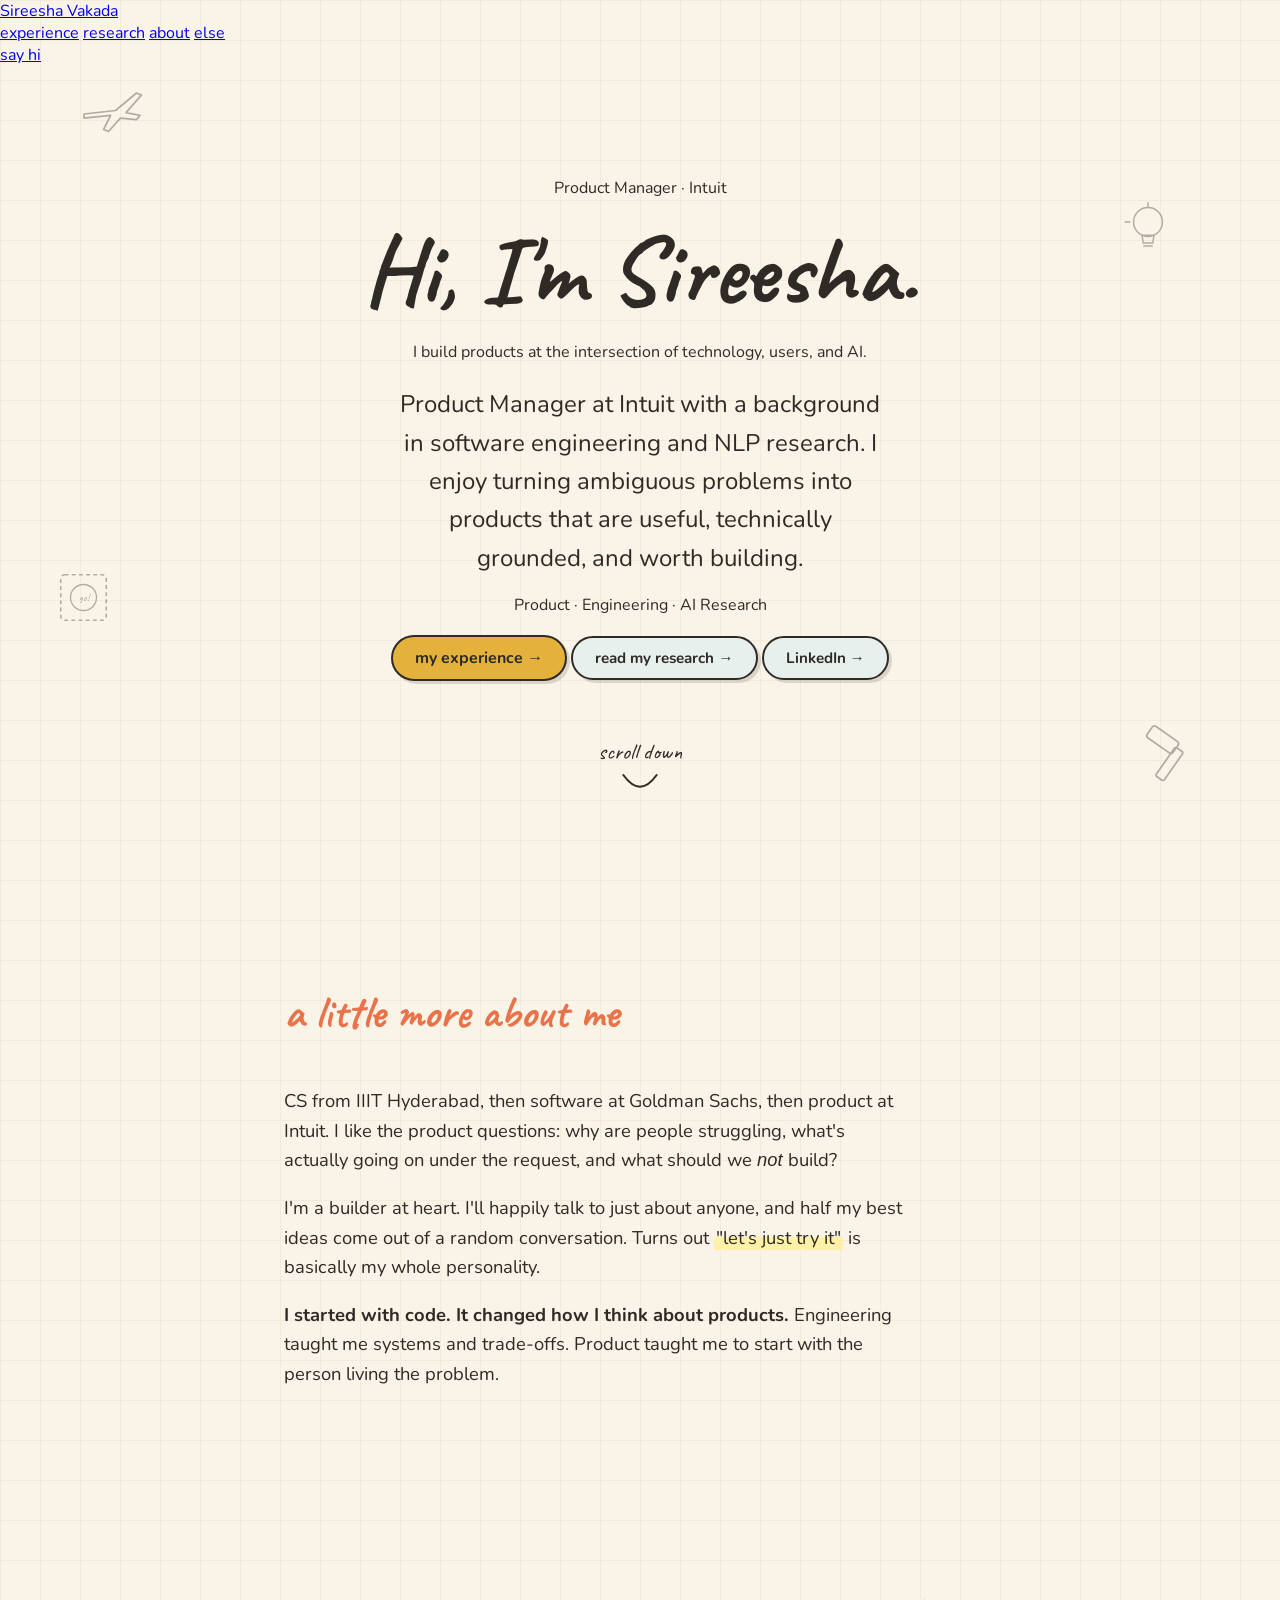
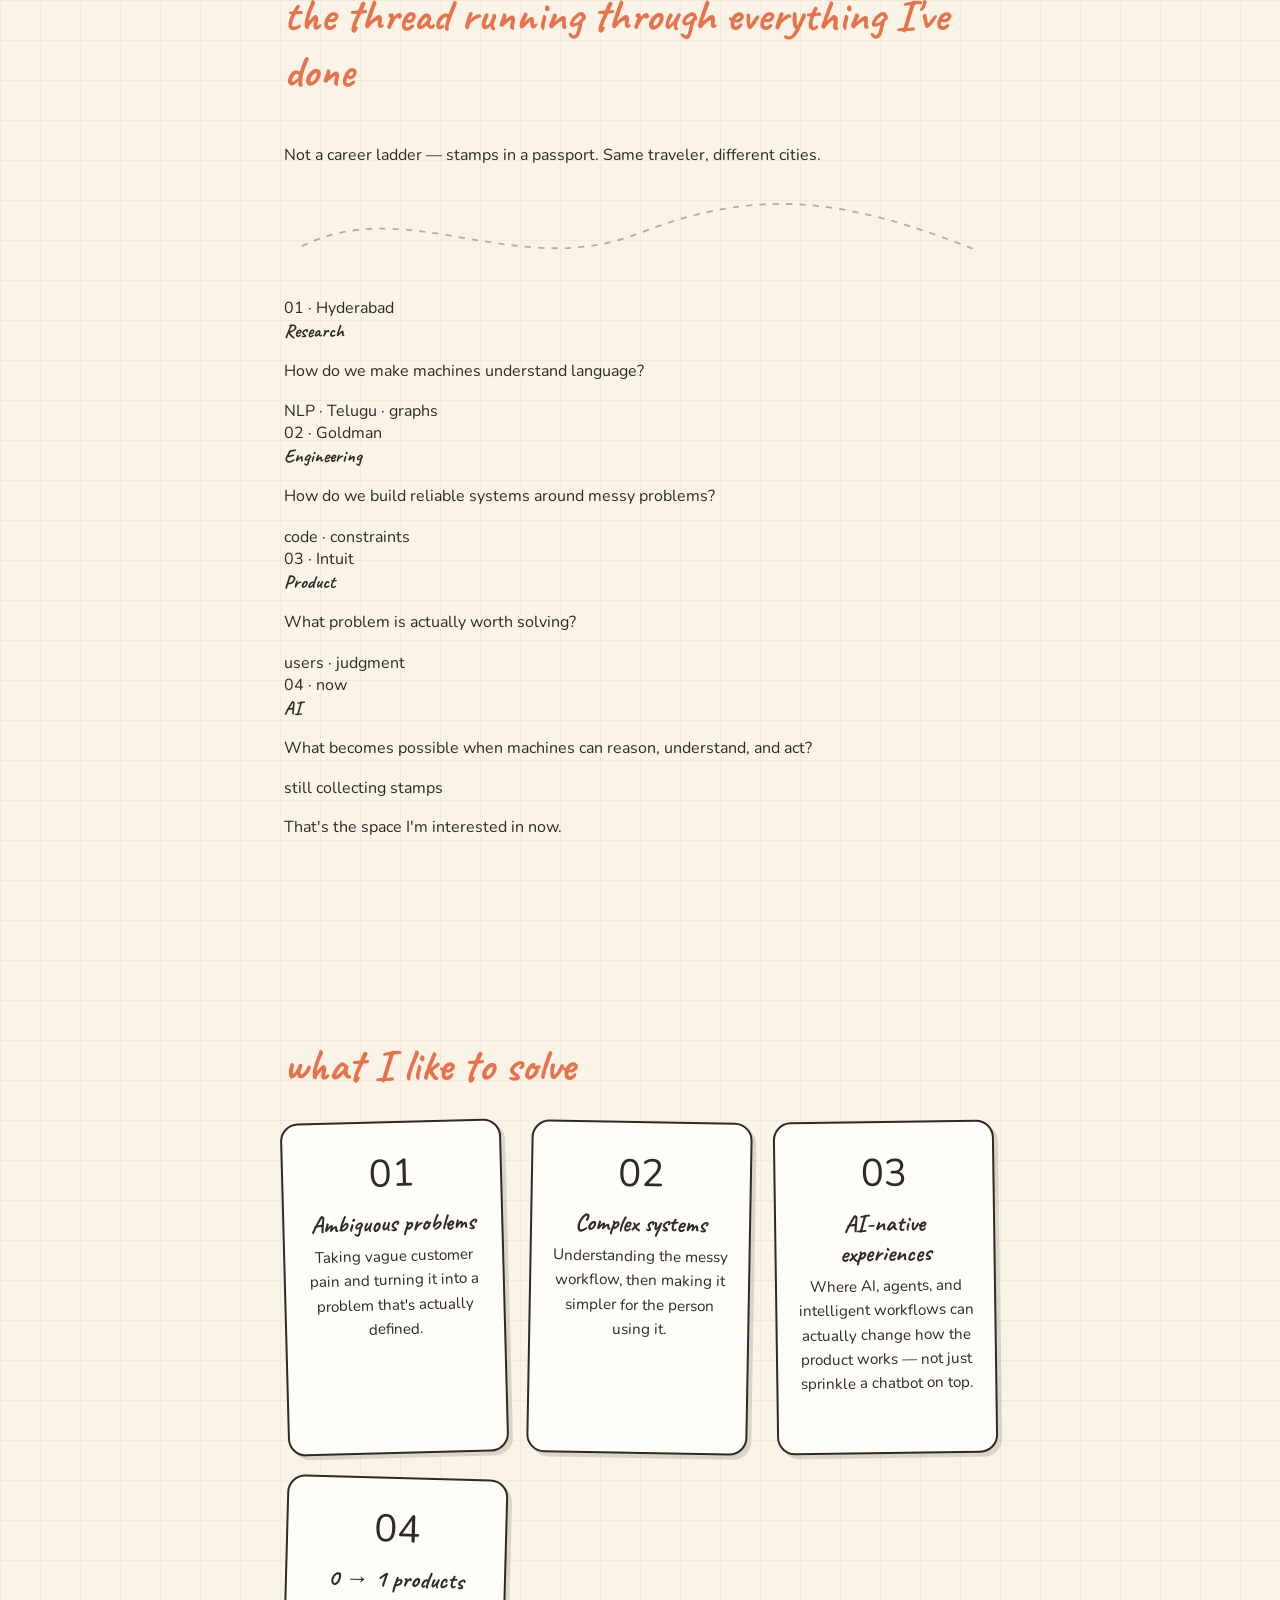
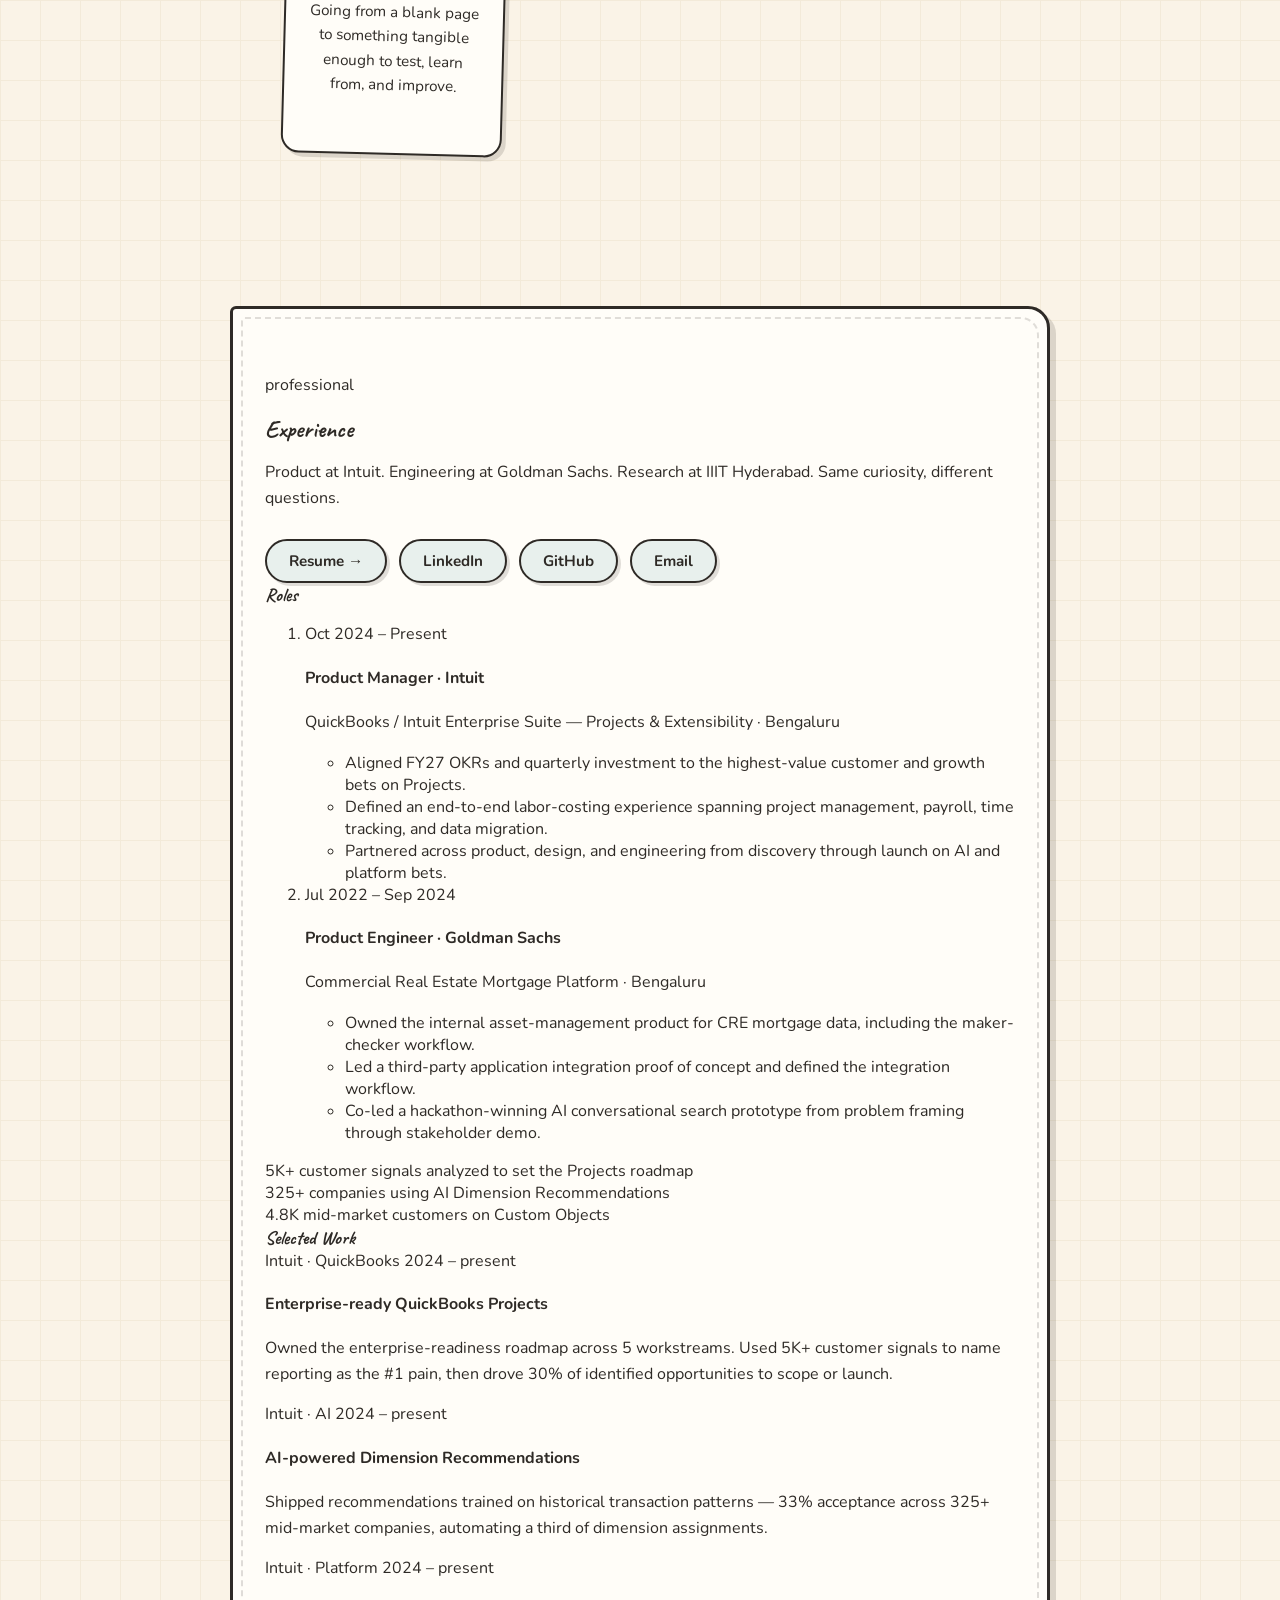
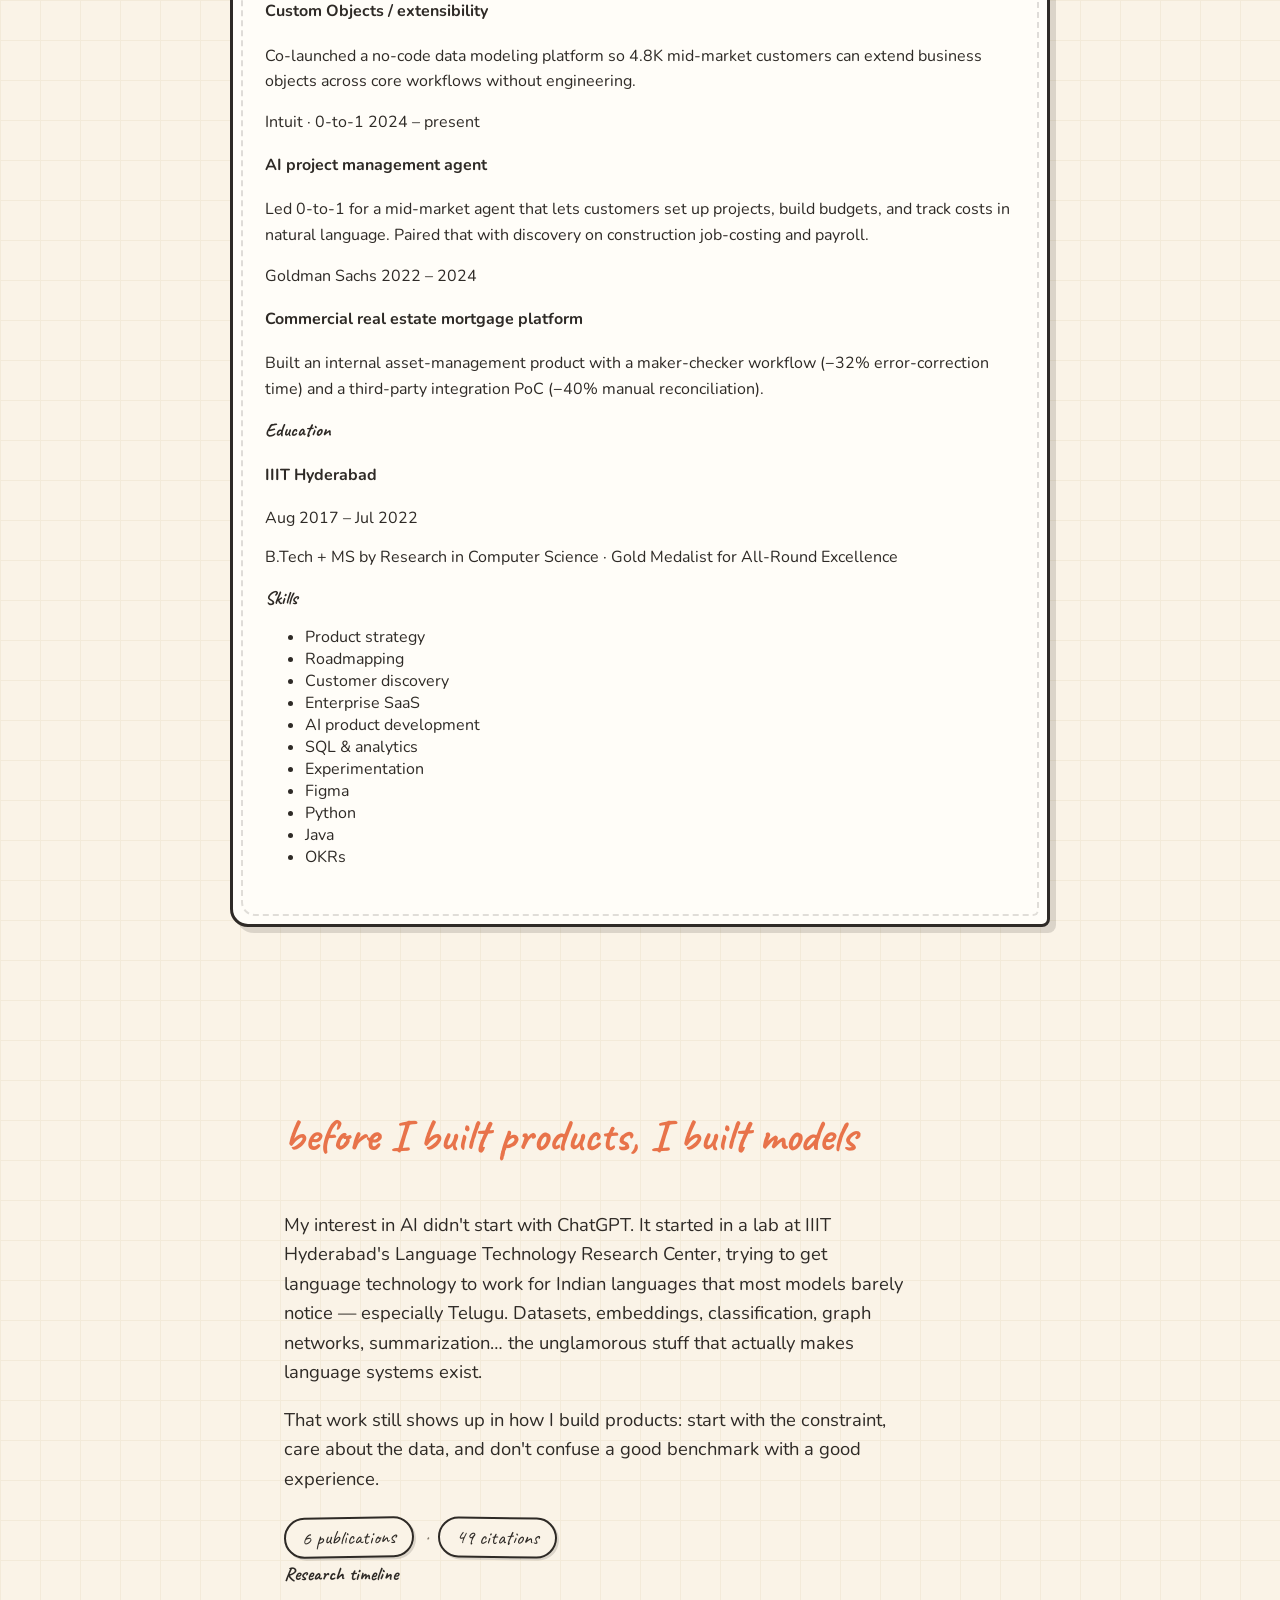
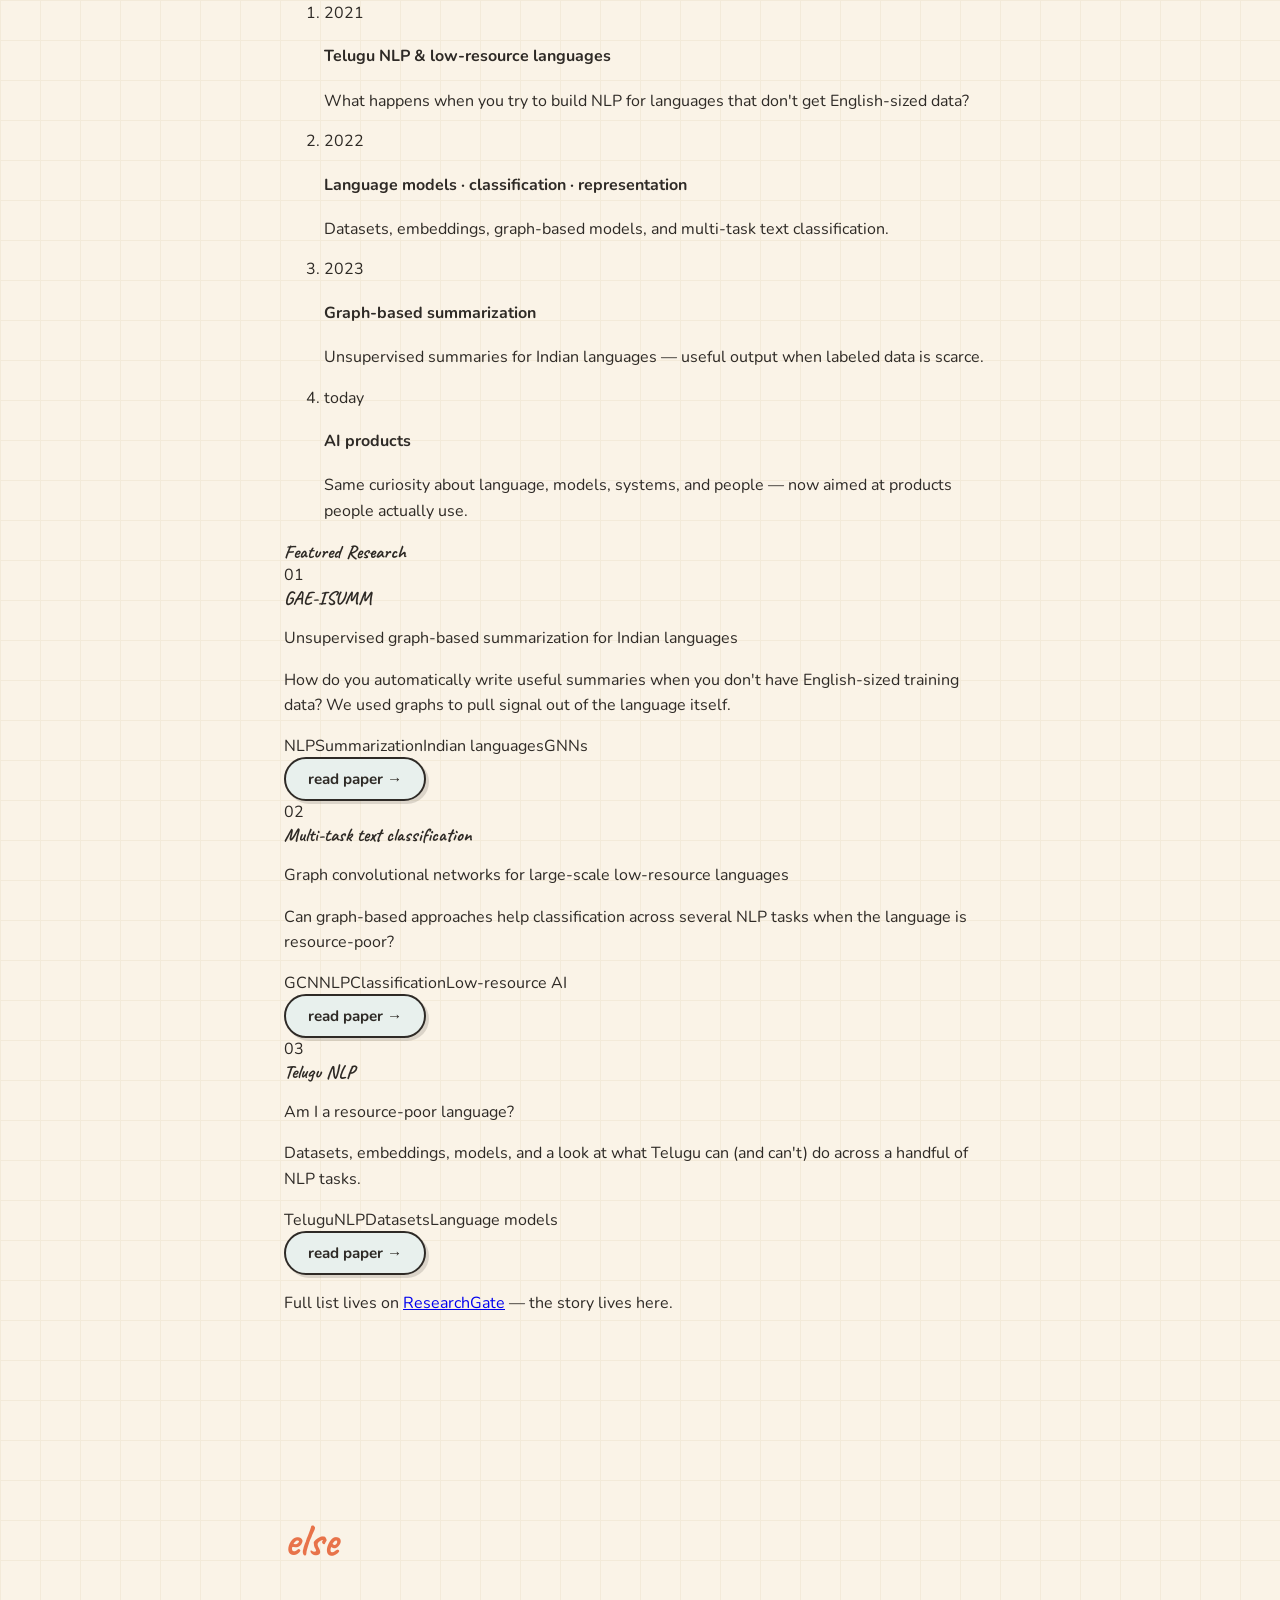
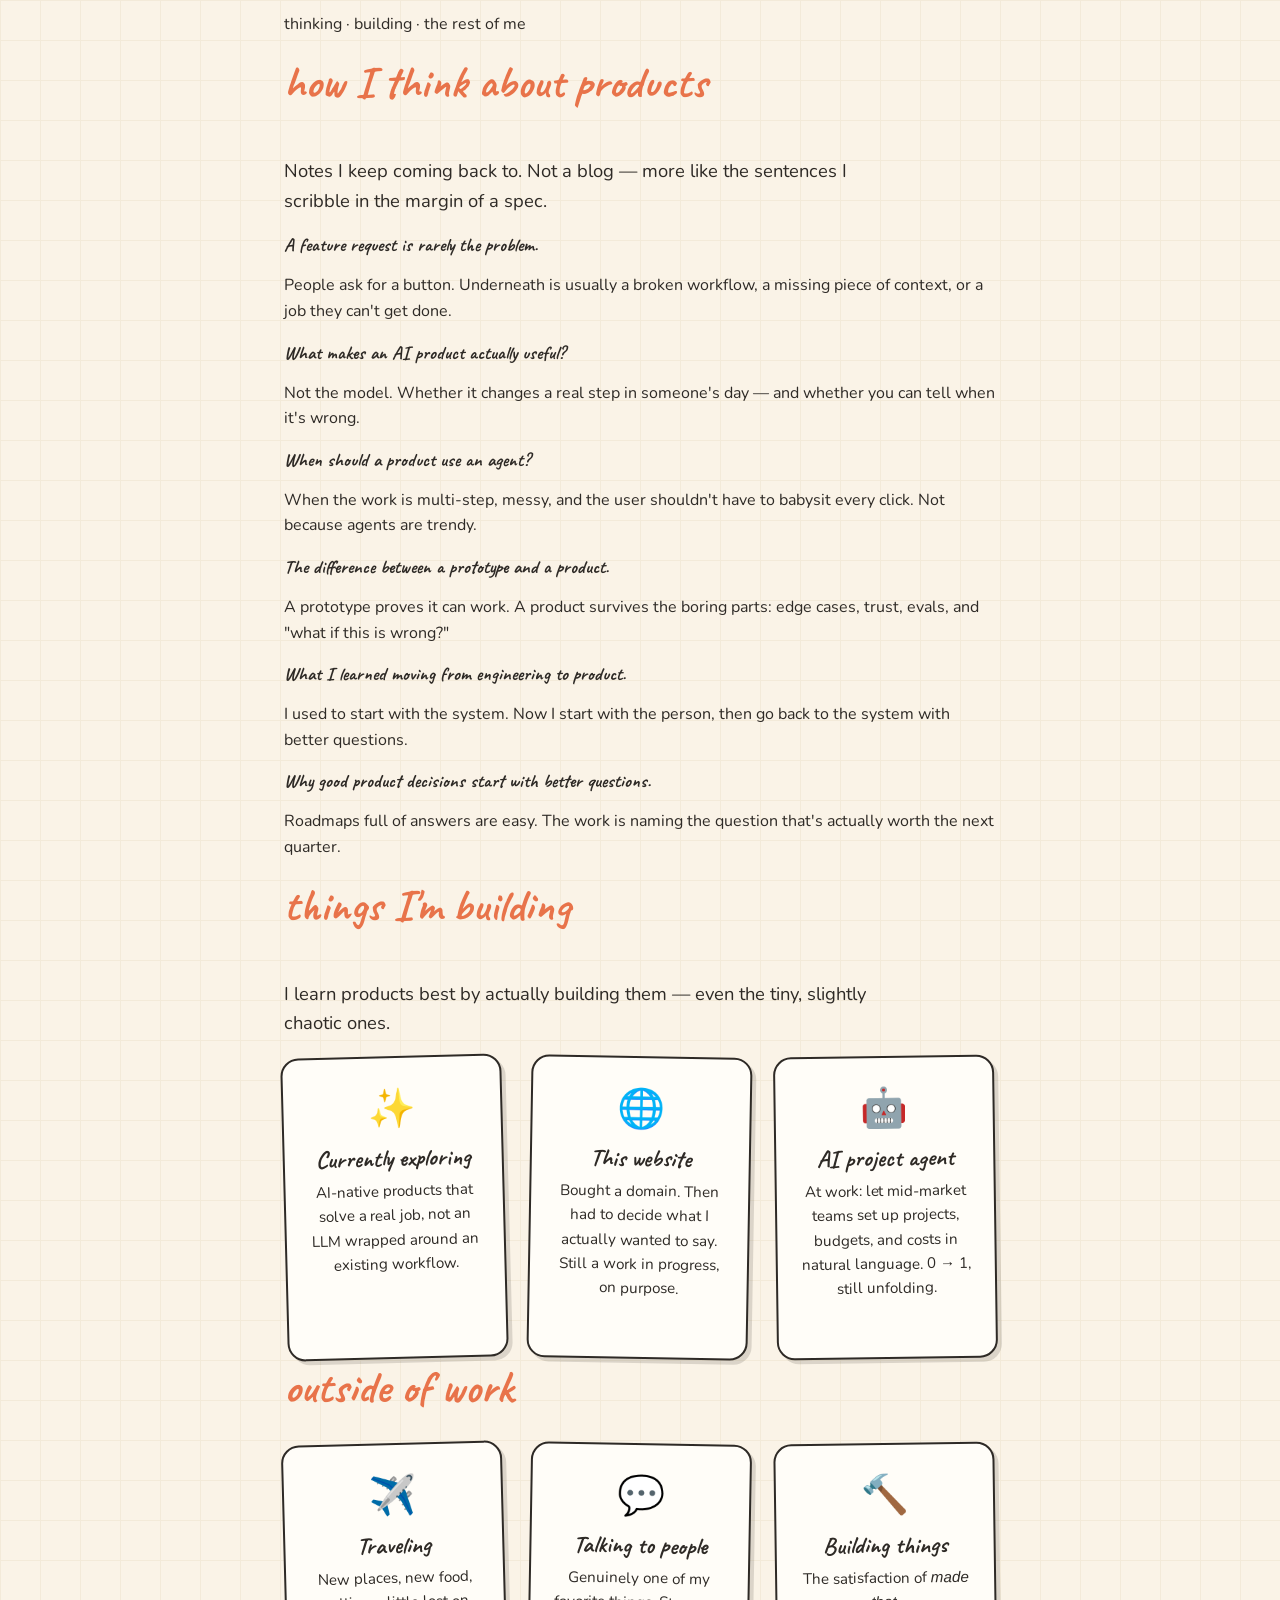
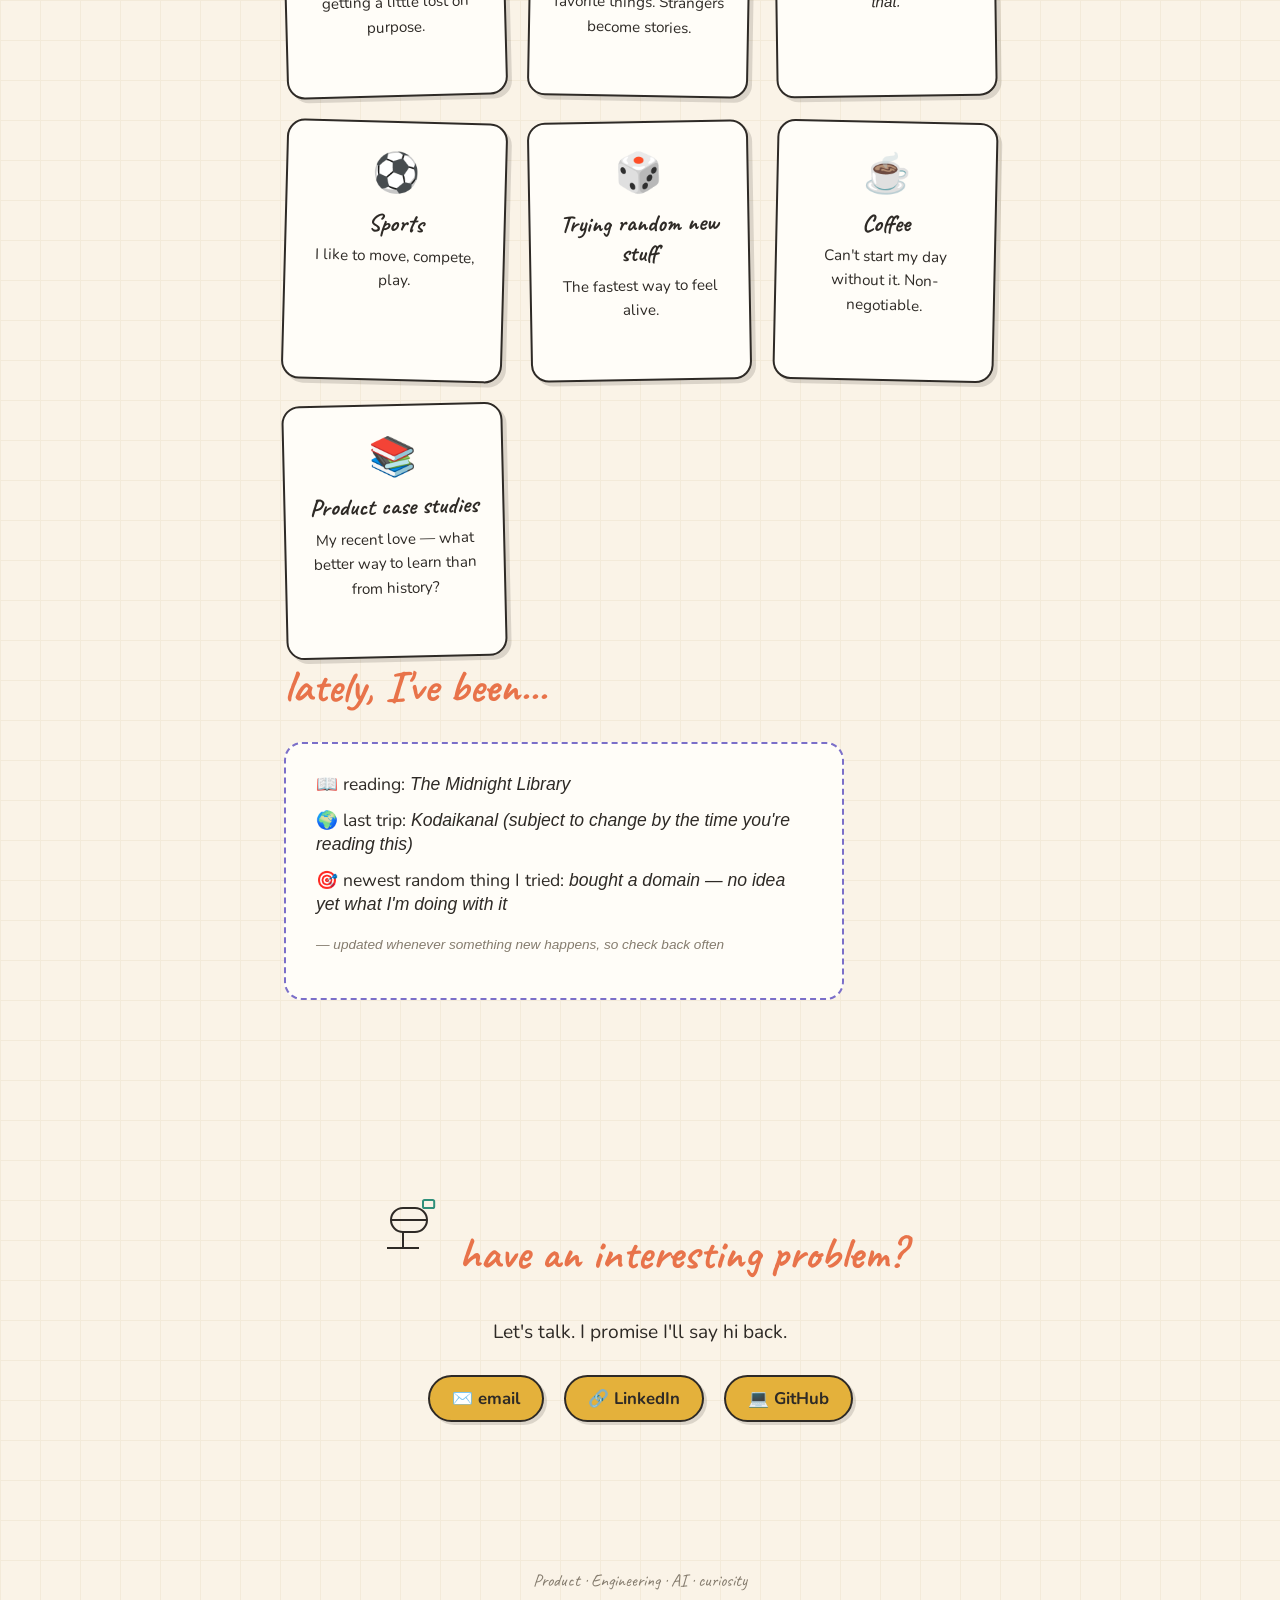
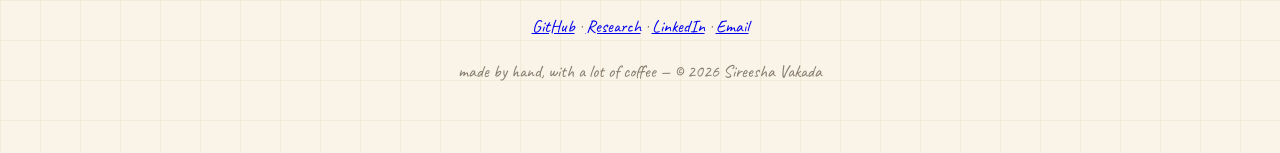
==== commit a53c794d: "Update index.html" ====
--- a/index.html
+++ b/index.html
@@ -3,8 +3,8 @@
 <head>
 <meta charset="UTF-8" />
 <meta name="viewport" content="width=device-width, initial-scale=1.0" />
-<title>Sireesha Vakada — hi, I'm Sireesha</title>
-<meta name="description" content="Sireesha Vakada's personal corner of the internet — builder, traveler, chronic try-er of random things." />
+<title>Sireesha Vakada — Product, Engineering &amp; AI</title>
+<meta name="description" content="Sireesha Vakada is a Product Manager at Intuit with an engineering and NLP research background. She builds products at the intersection of technology, users, and AI." />
 <link rel="icon" href="data:image/svg+xml,%3Csvg xmlns='http://www.w3.org/2000/svg' viewBox='0 0 100 100'%3E%3Ctext y='.9em' font-size='80'%3E%E2%9C%8F%EF%B8%8F%3C/text%3E%3C/svg%3E" />
 <link rel="preconnect" href="https://fonts.googleapis.com">
 <link rel="preconnect" href="https://fonts.gstatic.com" crossorigin>
@@ -13,6 +13,19 @@
 </head>
 <body>
 
+<nav class="site-nav" aria-label="Primary">
+  <a class="nav-name" href="#top">Sireesha Vakada</a>
+  <div class="nav-right">
+    <div class="nav-links">
+      <a href="#professional-corner">experience</a>
+      <a href="#research">research</a>
+      <a href="#about">about</a>
+      <a href="#else">else</a>
+    </div>
+    <a class="nav-cta" href="#say-hi">say hi</a>
+  </div>
+</nav>
+
 <!-- floating background doodles -->
 <div class="bg-doodles" aria-hidden="true">
   <svg class="doodle d-plane" viewBox="0 0 100 100"><path d="M10 60 L55 55 L85 30 L92 33 L70 58 L90 62 L85 68 L62 66 L45 85 L38 82 L48 62 L10 66 Z" fill="none" stroke="var(--ink)" stroke-width="2.5" stroke-linejoin="round"/></svg>
@@ -24,10 +37,16 @@
 <!-- HERO -->
 <section class="hero" id="top">
   <div class="hero-inner">
-    <h1>Hi, I'm <span class="highlight">Sireesha
-      <svg class="squiggle-underline" viewBox="0 0 300 20" preserveAspectRatio="none" aria-hidden="true"><path d="M2 12 Q 30 2, 60 12 T 120 12 T 180 12 T 240 12 T 298 12" fill="none" stroke="var(--accent-2)" stroke-width="4" stroke-linecap="round"/></svg>
-    </span>.</h1>
-    <p class="hero-sub">I like building things, meeting people, and going places I haven't been yet.</p>
+    <p class="hero-kicker">Product Manager · Intuit</p>
+    <h1>Hi, I'm Sireesha.</h1>
+    <p class="hero-line">I build products at the intersection of technology, users, and AI.</p>
+    <p class="hero-sub">Product Manager at Intuit with a background in software engineering and NLP research. I enjoy turning ambiguous problems into products that are useful, technically grounded, and worth building.</p>
+    <p class="hero-creds">Product · Engineering · AI Research</p>
+    <div class="hero-actions">
+      <a class="pill-link" href="#professional-corner">my experience →</a>
+      <a class="pill-link calm" href="#research">read my research →</a>
+      <a class="pill-link calm" href="https://www.linkedin.com/in/sireesha-vakada-a52286177/" target="_blank" rel="noopener">LinkedIn →</a>
+    </div>
     <div class="scroll-cue">
       <span>scroll down</span>
       <svg viewBox="0 0 60 40" class="scroll-arrow"><path d="M5 5 Q 30 40, 55 5" fill="none" stroke="var(--ink)" stroke-width="3" stroke-linecap="round"/></svg>
@@ -35,23 +54,354 @@
   </div>
 </section>
 
-<!-- ABOUT -->
-<section class="about reveal">
+<!-- ABOUT + THREAD -->
+<section class="about reveal" id="about">
   <div class="section-inner">
-    <h2 class="section-title">a bit about me <svg class="arrow-doodle" viewBox="0 0 80 40" aria-hidden="true"><path d="M2 30 Q 30 5, 70 15" fill="none" stroke="var(--accent-1)" stroke-width="3" stroke-linecap="round"/><path d="M70 15 L 60 10 M70 15 L 63 24" fill="none" stroke="var(--accent-1)" stroke-width="3" stroke-linecap="round"/></svg></h2>
+    <h2 class="section-title">a little more about me</h2>
     <p class="about-text">
-      I'm a builder at heart — I get a real kick out of making things exist that didn't before. But honestly, the thing I love most is people: I'll happily talk to just about anyone, and half my best ideas come out of a random conversation.
+      CS from IIIT Hyderabad, then software at Goldman Sachs, then product at Intuit. I like the product questions: why are people struggling, what's actually going on under the request, and what should we <em>not</em> build?
     </p>
     <p class="about-text">
-      When I'm not building, I'm probably traveling somewhere new, playing a sport, or trying some random thing I've never done before just to see if I like it. Turns out <span class="highlight">"let's just try it"</span> is basically my whole personality.
+      I'm a builder at heart. I'll happily talk to just about anyone, and half my best ideas come out of a random conversation. Turns out <span class="highlight">"let's just try it"</span> is basically my whole personality.
     </p>
-  </div>
-</section>
-
-<!-- THINGS I LOVE -->
-<section class="loves reveal">
+    <p class="about-text found-note"><strong>I started with code. It changed how I think about products.</strong> Engineering taught me systems and trade-offs. Product taught me to start with the person living the problem.</p>
+  </div>
+</section>
+
+<!-- THE THREAD — passport stamps -->
+<section class="thread-stamps reveal" id="thread">
+  <div class="section-inner wide">
+    <h2 class="section-title">the thread running through everything I've done</h2>
+    <p class="thread-lead">Not a career ladder — stamps in a passport. Same traveler, different cities.</p>
+
+    <div class="stamp-trail">
+      <svg class="flight-line" viewBox="0 0 800 120" preserveAspectRatio="none" aria-hidden="true">
+        <path d="M20 70 C 140 10, 260 110, 400 55 S 640 20, 780 75" fill="none" stroke="var(--ink)" stroke-width="2" stroke-dasharray="7 8" opacity="0.35"/>
+      </svg>
+      <article class="passport-stamp s1">
+        <span class="stamp-mark">01 · Hyderabad</span>
+        <h3>Research</h3>
+        <p>How do we make machines understand language?</p>
+        <span class="stamp-ink">NLP · Telugu · graphs</span>
+      </article>
+      <article class="passport-stamp s2">
+        <span class="stamp-mark">02 · Goldman</span>
+        <h3>Engineering</h3>
+        <p>How do we build reliable systems around messy problems?</p>
+        <span class="stamp-ink">code · constraints</span>
+      </article>
+      <article class="passport-stamp s3">
+        <span class="stamp-mark">03 · Intuit</span>
+        <h3>Product</h3>
+        <p>What problem is actually worth solving?</p>
+        <span class="stamp-ink">users · judgment</span>
+      </article>
+      <article class="passport-stamp s4">
+        <span class="stamp-mark">04 · now</span>
+        <h3>AI</h3>
+        <p>What becomes possible when machines can reason, understand, and act?</p>
+        <span class="stamp-ink">still collecting stamps</span>
+      </article>
+    </div>
+    <p class="thread-end">That's the space I'm interested in now.</p>
+  </div>
+</section>
+
+<!-- WHAT I LIKE TO SOLVE -->
+<section class="solve reveal" id="solve">
   <div class="section-inner">
-    <h2 class="section-title">things I love</h2>
+    <h2 class="section-title">what I like to solve</h2>
+    <div class="cards">
+      <div class="card" tabindex="0">
+        <div class="card-icon">01</div>
+        <h3>Ambiguous problems</h3>
+        <p>Taking vague customer pain and turning it into a problem that's actually defined.</p>
+        <span class="card-note">what's really going on?</span>
+      </div>
+      <div class="card" tabindex="0">
+        <div class="card-icon">02</div>
+        <h3>Complex systems</h3>
+        <p>Understanding the messy workflow, then making it simpler for the person using it.</p>
+        <span class="card-note">less spaghetti, please</span>
+      </div>
+      <div class="card" tabindex="0">
+        <div class="card-icon">03</div>
+        <h3>AI-native experiences</h3>
+        <p>Where AI, agents, and intelligent workflows can actually change how the product works — not just sprinkle a chatbot on top.</p>
+        <span class="card-note">if it needs a wrapper, skip it</span>
+      </div>
+      <div class="card" tabindex="0">
+        <div class="card-icon">04</div>
+        <h3>0 → 1 products</h3>
+        <p>Going from a blank page to something tangible enough to test, learn from, and improve.</p>
+        <span class="card-note">ship a slice</span>
+      </div>
+    </div>
+  </div>
+</section>
+
+<!-- PROFESSIONAL CORNER -->
+<section class="pro-corner reveal" id="professional-corner">
+  <div class="pro-corner-frame">
+    <header class="pro-header">
+      <p class="pro-kicker">professional</p>
+    <h2 class="pro-name">Experience</h2>
+      <p class="pro-summary">Product at Intuit. Engineering at Goldman Sachs. Research at IIIT Hyderabad. Same curiosity, different questions.</p>
+      <div class="pro-formal-links">
+        <a class="pill-link calm" href="sireesha_vakada_resume.pdf" target="_blank" rel="noopener">Resume →</a>
+        <a class="pill-link calm" href="https://www.linkedin.com/in/sireesha-vakada-a52286177/" target="_blank" rel="noopener">LinkedIn</a>
+        <a class="pill-link calm" href="https://github.com/sirivaks" target="_blank" rel="noopener">GitHub</a>
+        <a class="pill-link calm" href="mailto:sireeshavakada39@gmail.com">Email</a>
+      </div>
+    </header>
+
+    <h3 class="pro-section-label">Roles</h3>
+    <ol class="timeline">
+      <li class="timeline-item">
+        <div class="timeline-when">Oct 2024 – Present</div>
+        <div class="timeline-body">
+          <h4>Product Manager · Intuit</h4>
+          <p class="timeline-place">QuickBooks / Intuit Enterprise Suite — Projects &amp; Extensibility · Bengaluru</p>
+          <ul>
+            <li>Aligned FY27 OKRs and quarterly investment to the highest-value customer and growth bets on Projects.</li>
+            <li>Defined an end-to-end labor-costing experience spanning project management, payroll, time tracking, and data migration.</li>
+            <li>Partnered across product, design, and engineering from discovery through launch on AI and platform bets.</li>
+          </ul>
+        </div>
+      </li>
+      <li class="timeline-item">
+        <div class="timeline-when">Jul 2022 – Sep 2024</div>
+        <div class="timeline-body">
+          <h4>Product Engineer · Goldman Sachs</h4>
+          <p class="timeline-place">Commercial Real Estate Mortgage Platform · Bengaluru</p>
+          <ul>
+            <li>Owned the internal asset-management product for CRE mortgage data, including the maker-checker workflow.</li>
+            <li>Led a third-party application integration proof of concept and defined the integration workflow.</li>
+            <li>Co-led a hackathon-winning AI conversational search prototype from problem framing through stakeholder demo.</li>
+          </ul>
+        </div>
+      </li>
+    </ol>
+
+    <div class="pro-stats" aria-label="Highlights">
+      <div class="pro-stat">
+        <span class="pro-stat-num">5K+</span>
+        <span class="pro-stat-label">customer signals analyzed to set the Projects roadmap</span>
+      </div>
+      <div class="pro-stat">
+        <span class="pro-stat-num">325+</span>
+        <span class="pro-stat-label">companies using AI Dimension Recommendations</span>
+      </div>
+      <div class="pro-stat">
+        <span class="pro-stat-num">4.8K</span>
+        <span class="pro-stat-label">mid-market customers on Custom Objects</span>
+      </div>
+    </div>
+
+    <h3 class="pro-section-label">Selected Work</h3>
+    <div class="work-list">
+      <article class="work-item">
+        <div class="work-item-meta">
+          <span class="work-tag">Intuit · QuickBooks</span>
+          <span class="work-when">2024 – present</span>
+        </div>
+        <h4>Enterprise-ready QuickBooks Projects</h4>
+        <p>Owned the enterprise-readiness roadmap across 5 workstreams. Used 5K+ customer signals to name reporting as the #1 pain, then drove 30% of identified opportunities to scope or launch.</p>
+      </article>
+      <article class="work-item">
+        <div class="work-item-meta">
+          <span class="work-tag">Intuit · AI</span>
+          <span class="work-when">2024 – present</span>
+        </div>
+        <h4>AI-powered Dimension Recommendations</h4>
+        <p>Shipped recommendations trained on historical transaction patterns — 33% acceptance across 325+ mid-market companies, automating a third of dimension assignments.</p>
+      </article>
+      <article class="work-item">
+        <div class="work-item-meta">
+          <span class="work-tag">Intuit · Platform</span>
+          <span class="work-when">2024 – present</span>
+        </div>
+        <h4>Custom Objects / extensibility</h4>
+        <p>Co-launched a no-code data modeling platform so 4.8K mid-market customers can extend business objects across core workflows without engineering.</p>
+      </article>
+      <article class="work-item">
+        <div class="work-item-meta">
+          <span class="work-tag">Intuit · 0-to-1</span>
+          <span class="work-when">2024 – present</span>
+        </div>
+        <h4>AI project management agent</h4>
+        <p>Led 0-to-1 for a mid-market agent that lets customers set up projects, build budgets, and track costs in natural language. Paired that with discovery on construction job-costing and payroll.</p>
+      </article>
+      <article class="work-item">
+        <div class="work-item-meta">
+          <span class="work-tag">Goldman Sachs</span>
+          <span class="work-when">2022 – 2024</span>
+        </div>
+        <h4>Commercial real estate mortgage platform</h4>
+        <p>Built an internal asset-management product with a maker-checker workflow (−32% error-correction time) and a third-party integration PoC (−40% manual reconciliation).</p>
+      </article>
+    </div>
+
+    <h3 class="pro-section-label">Education</h3>
+    <div class="edu-block">
+      <div class="edu-top">
+        <h4>IIIT Hyderabad</h4>
+        <span>Aug 2017 – Jul 2022</span>
+      </div>
+      <p>B.Tech + MS by Research in Computer Science · Gold Medalist for All-Round Excellence</p>
+    </div>
+
+    <h3 class="pro-section-label">Skills</h3>
+    <ul class="skill-tags">
+      <li>Product strategy</li>
+      <li>Roadmapping</li>
+      <li>Customer discovery</li>
+      <li>Enterprise SaaS</li>
+      <li>AI product development</li>
+      <li>SQL &amp; analytics</li>
+      <li>Experimentation</li>
+      <li>Figma</li>
+      <li>Python</li>
+      <li>Java</li>
+      <li>OKRs</li>
+    </ul>
+  </div>
+</section>
+
+<!-- RESEARCH -->
+<section class="research-story reveal" id="research">
+  <div class="section-inner wide">
+    <h2 class="section-title">before I built products, I built models</h2>
+    <p class="about-text">My interest in AI didn't start with ChatGPT. It started in a lab at IIIT Hyderabad's Language Technology Research Center, trying to get language technology to work for Indian languages that most models barely notice — especially Telugu. Datasets, embeddings, classification, graph networks, summarization… the unglamorous stuff that actually makes language systems exist.</p>
+    <p class="about-text">That work still shows up in how I build products: start with the constraint, care about the data, and don't confuse a good benchmark with a good experience.</p>
+    <div class="stat-strip" aria-label="Research by the numbers">
+      <span class="stat-badge">6 publications</span>
+      <span class="stat-dot">·</span>
+      <span class="stat-badge">49 citations</span>
+    </div>
+
+    <h3 class="pro-section-label">Research timeline</h3>
+    <ol class="research-years">
+      <li>
+        <span class="ry-year">2021</span>
+        <div>
+          <h4>Telugu NLP &amp; low-resource languages</h4>
+          <p>What happens when you try to build NLP for languages that don't get English-sized data?</p>
+        </div>
+      </li>
+      <li>
+        <span class="ry-year">2022</span>
+        <div>
+          <h4>Language models · classification · representation</h4>
+          <p>Datasets, embeddings, graph-based models, and multi-task text classification.</p>
+        </div>
+      </li>
+      <li>
+        <span class="ry-year">2023</span>
+        <div>
+          <h4>Graph-based summarization</h4>
+          <p>Unsupervised summaries for Indian languages — useful output when labeled data is scarce.</p>
+        </div>
+      </li>
+      <li>
+        <span class="ry-year">today</span>
+        <div>
+          <h4>AI products</h4>
+          <p>Same curiosity about language, models, systems, and people — now aimed at products people actually use.</p>
+        </div>
+      </li>
+    </ol>
+
+    <h3 class="pro-section-label">Featured Research</h3>
+    <div class="paper-cards">
+      <article class="paper-card">
+        <span class="paper-num">01</span>
+        <h3>GAE-ISUMM</h3>
+        <p class="paper-sub">Unsupervised graph-based summarization for Indian languages</p>
+        <p>How do you automatically write useful summaries when you don't have English-sized training data? We used graphs to pull signal out of the language itself.</p>
+        <div class="paper-tags"><span>NLP</span><span>Summarization</span><span>Indian languages</span><span>GNNs</span></div>
+        <a class="pill-link calm" href="https://www.researchgate.net/profile/Sireesha-Vakada" target="_blank" rel="noopener">read paper →</a>
+      </article>
+      <article class="paper-card">
+        <span class="paper-num">02</span>
+        <h3>Multi-task text classification</h3>
+        <p class="paper-sub">Graph convolutional networks for large-scale low-resource languages</p>
+        <p>Can graph-based approaches help classification across several NLP tasks when the language is resource-poor?</p>
+        <div class="paper-tags"><span>GCN</span><span>NLP</span><span>Classification</span><span>Low-resource AI</span></div>
+        <a class="pill-link calm" href="https://www.researchgate.net/profile/Sireesha-Vakada" target="_blank" rel="noopener">read paper →</a>
+      </article>
+      <article class="paper-card">
+        <span class="paper-num">03</span>
+        <h3>Telugu NLP</h3>
+        <p class="paper-sub">Am I a resource-poor language?</p>
+        <p>Datasets, embeddings, models, and a look at what Telugu can (and can't) do across a handful of NLP tasks.</p>
+        <div class="paper-tags"><span>Telugu</span><span>NLP</span><span>Datasets</span><span>Language models</span></div>
+        <a class="pill-link calm" href="https://www.researchgate.net/profile/Sireesha-Vakada" target="_blank" rel="noopener">read paper →</a>
+      </article>
+    </div>
+    <p class="research-foot">Full list lives on <a href="https://www.researchgate.net/profile/Sireesha-Vakada" target="_blank" rel="noopener">ResearchGate</a> — the story lives here.</p>
+  </div>
+</section>
+
+<!-- ELSE: thinking + building + outside -->
+<section class="else-section reveal" id="else">
+  <div class="section-inner">
+    <h2 class="section-title else-word">else</h2>
+    <p class="thread-lead">thinking · building · the rest of me</p>
+
+    <h3 class="section-title nested">how I think about products</h3>
+    <p class="about-text">Notes I keep coming back to. Not a blog — more like the sentences I scribble in the margin of a spec.</p>
+    <div class="think-list">
+      <article class="think-card">
+        <h3>A feature request is rarely the problem.</h3>
+        <p>People ask for a button. Underneath is usually a broken workflow, a missing piece of context, or a job they can't get done.</p>
+      </article>
+      <article class="think-card">
+        <h3>What makes an AI product actually useful?</h3>
+        <p>Not the model. Whether it changes a real step in someone's day — and whether you can tell when it's wrong.</p>
+      </article>
+      <article class="think-card">
+        <h3>When should a product use an agent?</h3>
+        <p>When the work is multi-step, messy, and the user shouldn't have to babysit every click. Not because agents are trendy.</p>
+      </article>
+      <article class="think-card">
+        <h3>The difference between a prototype and a product.</h3>
+        <p>A prototype proves it can work. A product survives the boring parts: edge cases, trust, evals, and "what if this is wrong?"</p>
+      </article>
+      <article class="think-card">
+        <h3>What I learned moving from engineering to product.</h3>
+        <p>I used to start with the system. Now I start with the person, then go back to the system with better questions.</p>
+      </article>
+      <article class="think-card">
+        <h3>Why good product decisions start with better questions.</h3>
+        <p>Roadmaps full of answers are easy. The work is naming the question that's actually worth the next quarter.</p>
+      </article>
+    </div>
+
+    <h3 class="section-title nested">things I'm building</h3>
+    <p class="about-text">I learn products best by actually building them — even the tiny, slightly chaotic ones.</p>
+    <div class="cards">
+      <div class="card" tabindex="0">
+        <div class="card-icon">✨</div>
+        <h3>Currently exploring</h3>
+        <p>AI-native products that solve a real job, not an LLM wrapped around an existing workflow.</p>
+        <span class="card-note">status: poking around</span>
+      </div>
+      <div class="card" tabindex="0">
+        <div class="card-icon">🌐</div>
+        <h3>This website</h3>
+        <p>Bought a domain. Then had to decide what I actually wanted to say. Still a work in progress, on purpose.</p>
+        <span class="card-note">status: live-ish</span>
+      </div>
+      <div class="card" tabindex="0">
+        <div class="card-icon">🤖</div>
+        <h3>AI project agent</h3>
+        <p>At work: let mid-market teams set up projects, budgets, and costs in natural language. 0 → 1, still unfolding.</p>
+        <span class="card-note">status: building</span>
+      </div>
+    </div>
+
+    <h3 class="section-title nested">outside of work</h3>
     <div class="cards">
       <div class="card" tabindex="0">
         <div class="card-icon">✈️</div>
@@ -96,121 +446,11 @@
         <span class="card-note">tell me the story</span>
       </div>
     </div>
-  </div>
-</section>
-
-<!-- WHAT I DO (teaser) -->
-<section class="work reveal">
-  <div class="section-inner work-inner">
-    <svg class="briefcase-doodle" viewBox="0 0 100 100" aria-hidden="true"><rect x="15" y="35" width="70" height="45" rx="6" fill="none" stroke="var(--ink)" stroke-width="2.5"/><path d="M35 35 V25 Q35 18 42 18 H58 Q65 18 65 25 V35" fill="none" stroke="var(--ink)" stroke-width="2.5"/><line x1="15" y1="55" x2="85" y2="55" stroke="var(--ink)" stroke-width="2.5"/></svg>
-    <p class="work-text">By day, I build products people actually use — and before that, I was buried in research papers. If that's your thing, I've got a whole corner for you 👇</p>
-    <div class="work-links">
-      <a class="pill-link" href="#professional-corner">step into the professional corner →</a>
-    </div>
-  </div>
-</section>
-
-<!-- PROFESSIONAL CORNER -->
-<section class="pro-corner reveal" id="professional-corner">
-  <div class="pro-corner-frame">
-    <div class="pro-sign">
-      <svg class="door-doodle" viewBox="0 0 120 100" aria-hidden="true">
-        <rect x="25" y="10" width="70" height="85" rx="4" fill="none" stroke="var(--ink)" stroke-width="2.5"/>
-        <circle cx="82" cy="55" r="4" fill="none" stroke="var(--ink)" stroke-width="2"/>
-        <path d="M5 95 Q 60 88, 115 95" fill="none" stroke="var(--accent-2)" stroke-width="2.5" stroke-linecap="round"/>
-      </svg>
-      <p class="pro-sign-text">🚪 the professional corner</p>
-    </div>
-
-    <!-- Product & Work -->
-    <div class="pro-half">
-      <h2 class="pro-title">product &amp; work</h2>
-      <p class="pro-intro">These days I build products at Intuit, focused on making enterprise software actually work for the people who rely on it. Here's some of what I've shipped.</p>
-
-      <div class="pro-cards">
-        <article class="pro-card">
-          <h3>Making QuickBooks Projects enterprise-ready</h3>
-          <p>Led the roadmap to fix what was breaking for big customers — turned a failing data migration around from 88% to 98% success by finding the one root cause behind most failures.</p>
-        </article>
-        <article class="pro-card">
-          <h3>AI-Powered Dimension Recommendations</h3>
-          <p>Shipped an AI feature adopted by 325+ companies that automates a third of a tedious manual task.</p>
-        </article>
-        <article class="pro-card">
-          <h3>Custom Objects / Extensibility platform</h3>
-          <p>Gave thousands of mid-market customers the ability to extend the product without code.</p>
-        </article>
-        <article class="pro-card">
-          <h3>Full Service Onboarding</h3>
-          <p>Launched a done-for-you setup service opening up a meaningful new revenue opportunity.</p>
-        </article>
-      </div>
-
-      <div class="pro-formal-links">
-        <a class="pill-link calm" href="https://www.linkedin.com/in/sireesha-vakada-a52286177/" target="_blank" rel="noopener">LinkedIn →</a>
-        <span class="pill-link calm placeholder" title="Resume coming soon">resume (coming soon)</span>
-      </div>
-    </div>
-
-    <div class="pro-divider" aria-hidden="true">
-      <svg viewBox="0 0 300 30"><path d="M5 15 Q 75 5, 150 15 T 295 15" fill="none" stroke="var(--ink)" stroke-width="2" stroke-linecap="round" stroke-dasharray="8 6" opacity="0.4"/></svg>
-    </div>
-
-    <!-- Research & Thesis -->
-    <div class="pro-half">
-      <h2 class="pro-title">research &amp; thesis</h2>
-      <p class="pro-intro">Before product, I spent my years at IIIT Hyderabad doing NLP research — mostly on a problem I care a lot about: making language technology work for Indian languages that don't get much attention in mainstream AI.</p>
-
-      <div class="stat-strip" aria-label="Research by the numbers">
-        <span class="stat-badge">6 publications</span>
-        <span class="stat-dot">·</span>
-        <span class="stat-badge">88 citations</span>
-        <span class="stat-dot">·</span>
-        <span class="stat-badge">~2,000 reads</span>
-      </div>
-
-      <p class="pro-theme">My research focused on natural language processing for low-resource Indian languages — especially Telugu — building datasets, models, and summarization/classification techniques for languages that most AI tools overlook.</p>
-
-      <h3 class="pro-subtitle">selected publications</h3>
-      <ul class="pub-list">
-        <li>
-          <a href="https://www.researchgate.net/profile/Sireesha-Vakada" target="_blank" rel="noopener"><em>GAE-ISUMM: Unsupervised Graph-based Summarization for Indian Languages</em></a>
-          <span class="pub-meta">2023</span>
-        </li>
-        <li>
-          <a href="https://www.researchgate.net/profile/Sireesha-Vakada" target="_blank" rel="noopener"><em>Multi-Task Text Classification using Graph Convolutional Networks for Large-Scale Low-Resource Language</em></a>
-          <span class="pub-meta">2022</span>
-        </li>
-        <li>
-          <a href="https://www.researchgate.net/profile/Sireesha-Vakada" target="_blank" rel="noopener"><em>Am I a Resource-Poor Language? Datasets, Embeddings, Models and Analysis for four NLP tasks in Telugu</em></a>
-          <span class="pub-meta">ACM TALLIP, 2022</span>
-        </li>
-        <li>
-          <a href="https://www.researchgate.net/profile/Sireesha-Vakada" target="_blank" rel="noopener"><em>Clickbait Detection in Telugu</em></a>
-          <span class="pub-meta">2021</span>
-        </li>
-      </ul>
-
-      <div class="thesis-callout">
-        <h3 class="pro-subtitle">my thesis</h3>
-        <p class="thesis-placeholder"><strong>MS by Research, IIIT Hyderabad</strong> — a placeholder for now. I'll drop in a plain-English summary and a link to the full PDF here soon.</p>
-        <span class="pill-link calm placeholder">read thesis (coming soon)</span>
-      </div>
-
-      <a class="pill-link calm" href="https://www.researchgate.net/profile/Sireesha-Vakada" target="_blank" rel="noopener">full ResearchGate profile →</a>
-    </div>
-
-    <a class="back-to-fun" href="#top">back to the fun stuff 👆</a>
-  </div>
-</section>
-
-<!-- CURRENTLY -->
-<section class="currently reveal">
-  <div class="section-inner">
-    <h2 class="section-title">lately, I've been...</h2>
+
+    <h3 class="section-title nested">lately, I've been...</h3>
     <div class="currently-card">
       <ul class="currently-list" id="currently-list">
-        <li>📖 reading: <em>Percy Jackson — The Lightning Thief</em></li>
+        <li>📖 reading: <em>The Midnight Library</em></li>
         <li>🌍 last trip: <em>Kodaikanal (subject to change by the time you're reading this)</em></li>
         <li>🎯 newest random thing I tried: <em>bought a domain — no idea yet what I'm doing with it</em></li>
       </ul>
@@ -220,7 +460,7 @@
 </section>
 
 <!-- SAY HI -->
-<section class="say-hi reveal">
+<section class="say-hi reveal" id="say-hi">
   <div class="section-inner">
     <svg class="mailbox-doodle" viewBox="0 0 100 100" aria-hidden="true">
       <rect x="20" y="35" width="45" height="30" rx="15" fill="none" stroke="var(--ink)" stroke-width="2.5"/>
@@ -229,16 +469,27 @@
       <line x1="15" y1="85" x2="55" y2="85" stroke="var(--ink)" stroke-width="2.5"/>
       <rect x="60" y="25" width="14" height="10" rx="2" fill="none" stroke="var(--accent-2)" stroke-width="2.5"/>
     </svg>
-    <h2 class="section-title">say hi!</h2>
-    <p class="say-hi-text">I'm always up for a good conversation — say hi, I promise I'll say hi back.</p>
+    <h2 class="section-title">have an interesting problem?</h2>
+    <p class="say-hi-text">Let's talk. I promise I'll say hi back.</p>
     <div class="contact-links">
-      <a class="pill-link big" href="mailto:sireeshavakada39@gmail.com">✉️ sireeshavakada39@gmail.com</a>
+      <a class="pill-link big" href="mailto:sireeshavakada39@gmail.com">✉️ email</a>
       <a class="pill-link big" href="https://www.linkedin.com/in/sireesha-vakada-a52286177/" target="_blank" rel="noopener">🔗 LinkedIn</a>
+      <a class="pill-link big" href="https://github.com/sirivaks" target="_blank" rel="noopener">💻 GitHub</a>
     </div>
   </div>
 </section>
 
 <footer class="footer">
+  <p>Product · Engineering · AI · curiosity</p>
+  <p>
+    <a href="https://github.com/sirivaks" target="_blank" rel="noopener">GitHub</a>
+    ·
+    <a href="https://www.researchgate.net/profile/Sireesha-Vakada" target="_blank" rel="noopener">Research</a>
+    ·
+    <a href="https://www.linkedin.com/in/sireesha-vakada-a52286177/" target="_blank" rel="noopener">LinkedIn</a>
+    ·
+    <a href="mailto:sireeshavakada39@gmail.com">Email</a>
+  </p>
   <p>made by hand, with a lot of coffee — © <span id="year"></span> Sireesha Vakada</p>
 </footer>
 
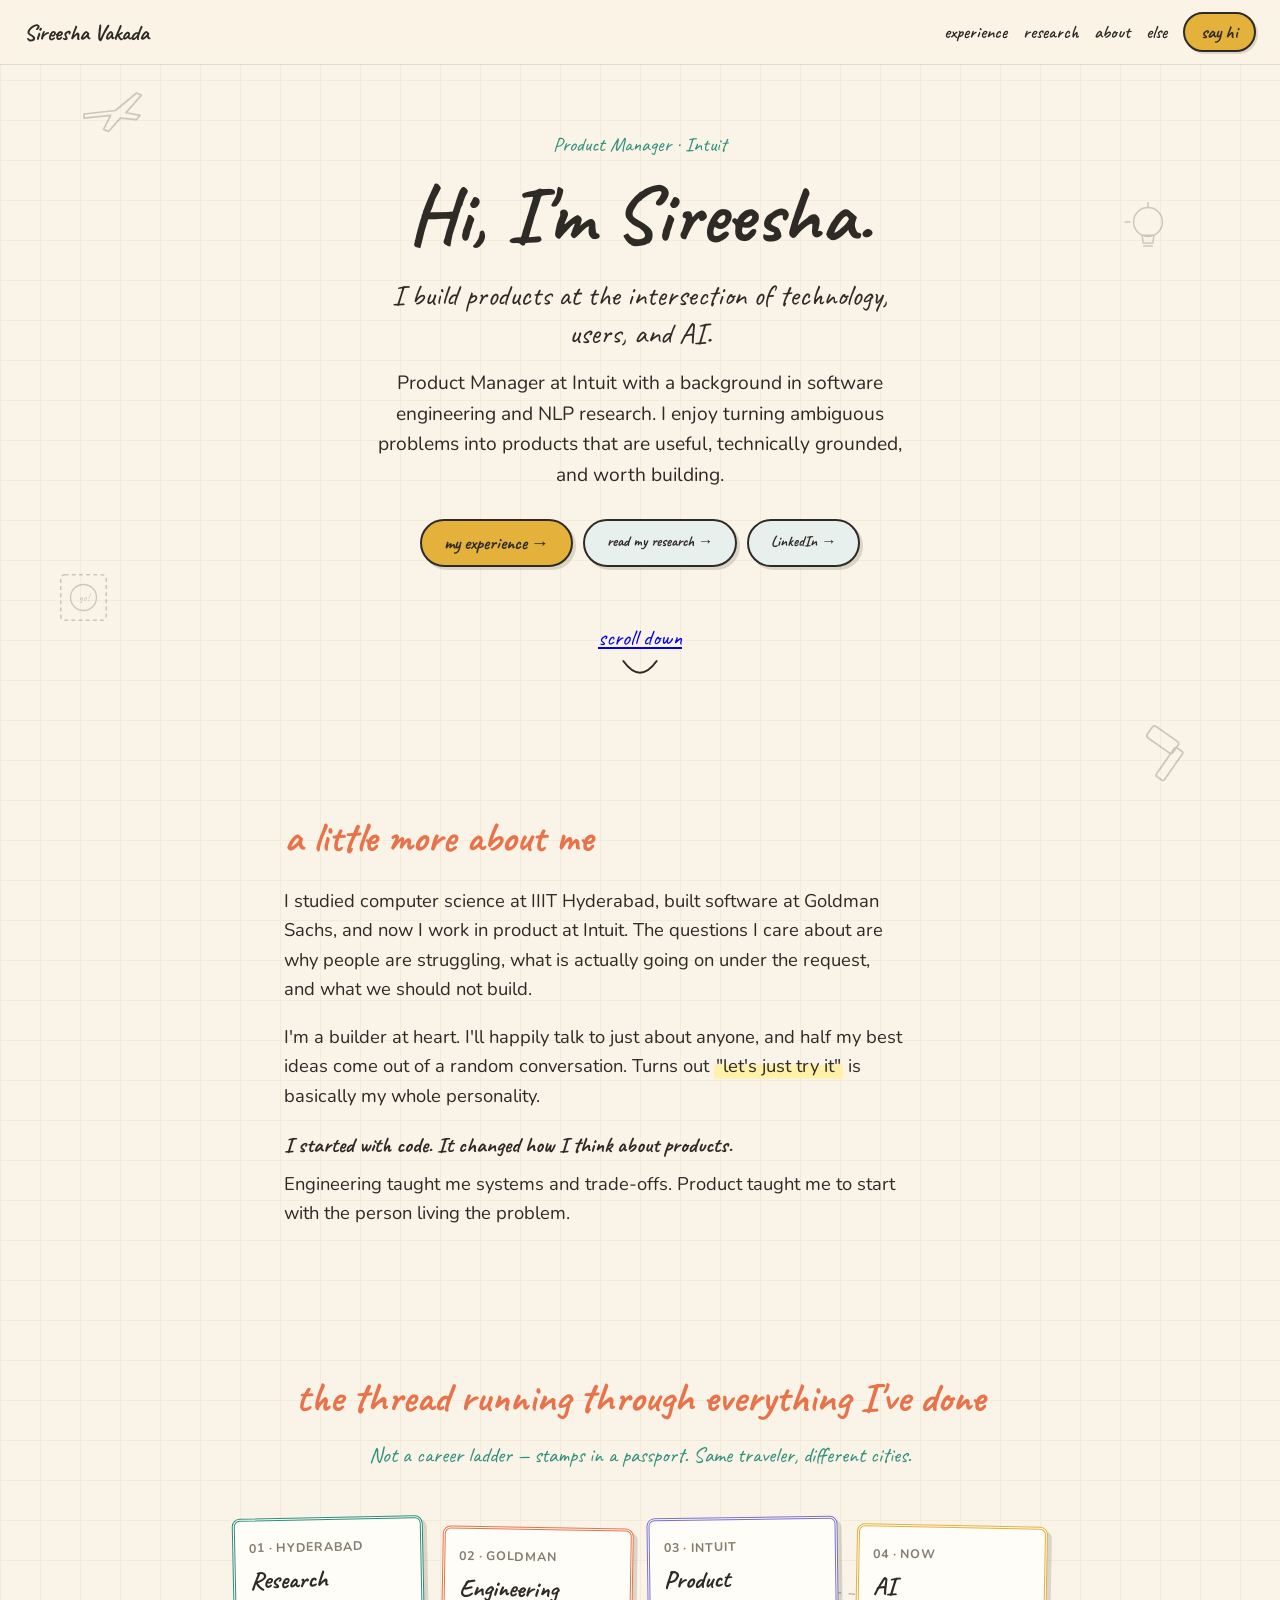
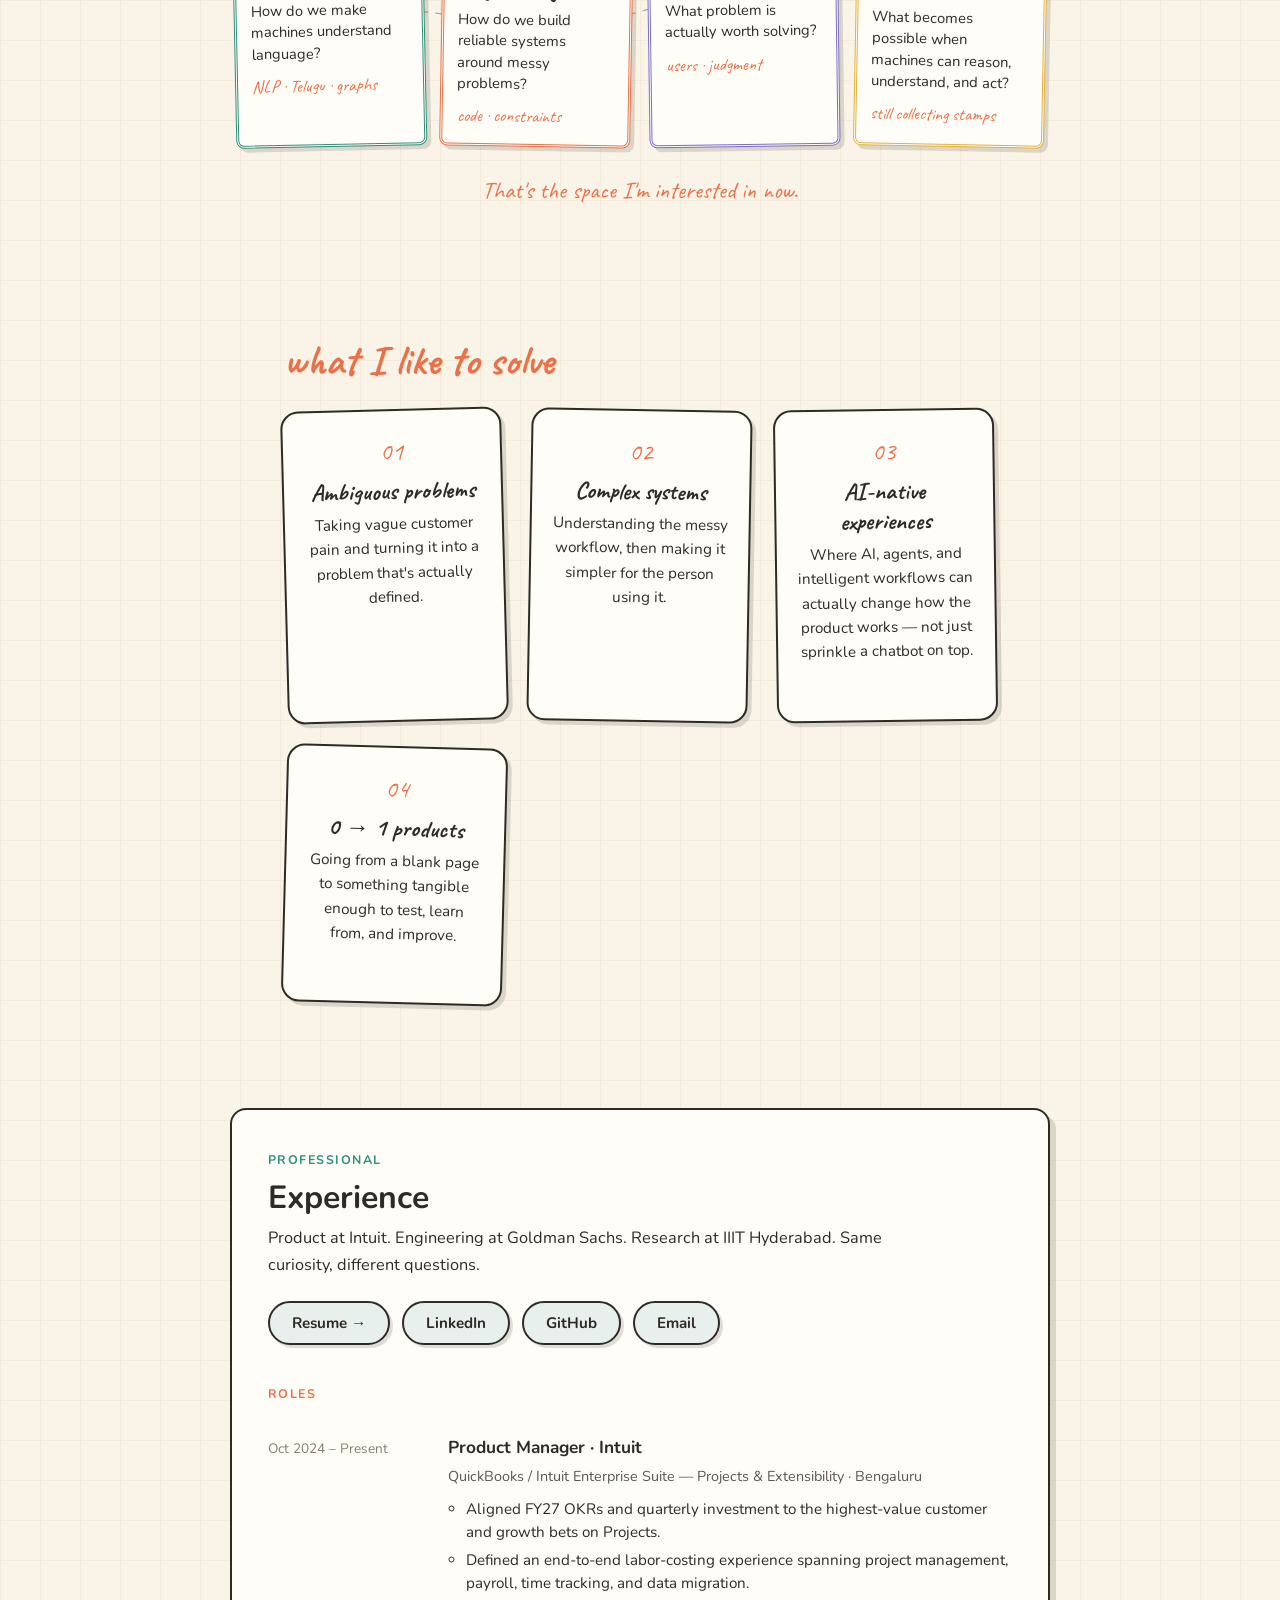
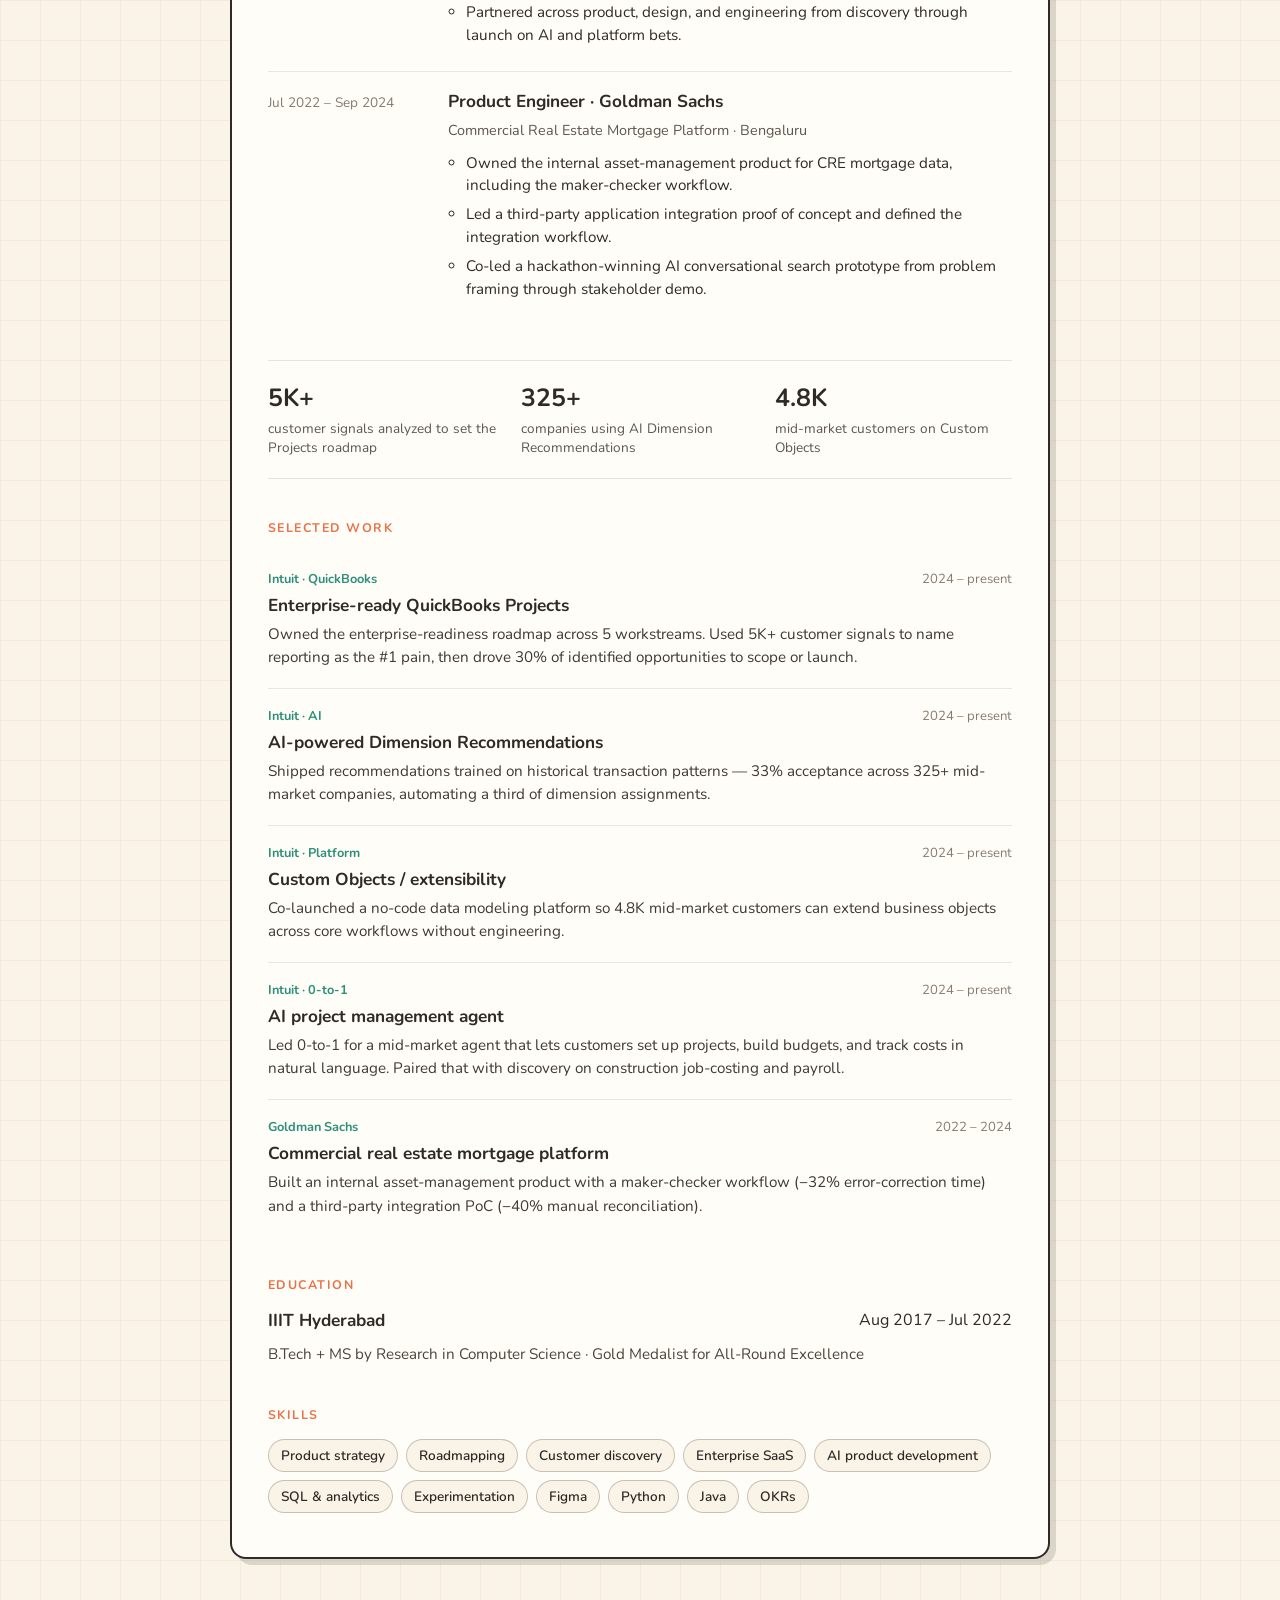
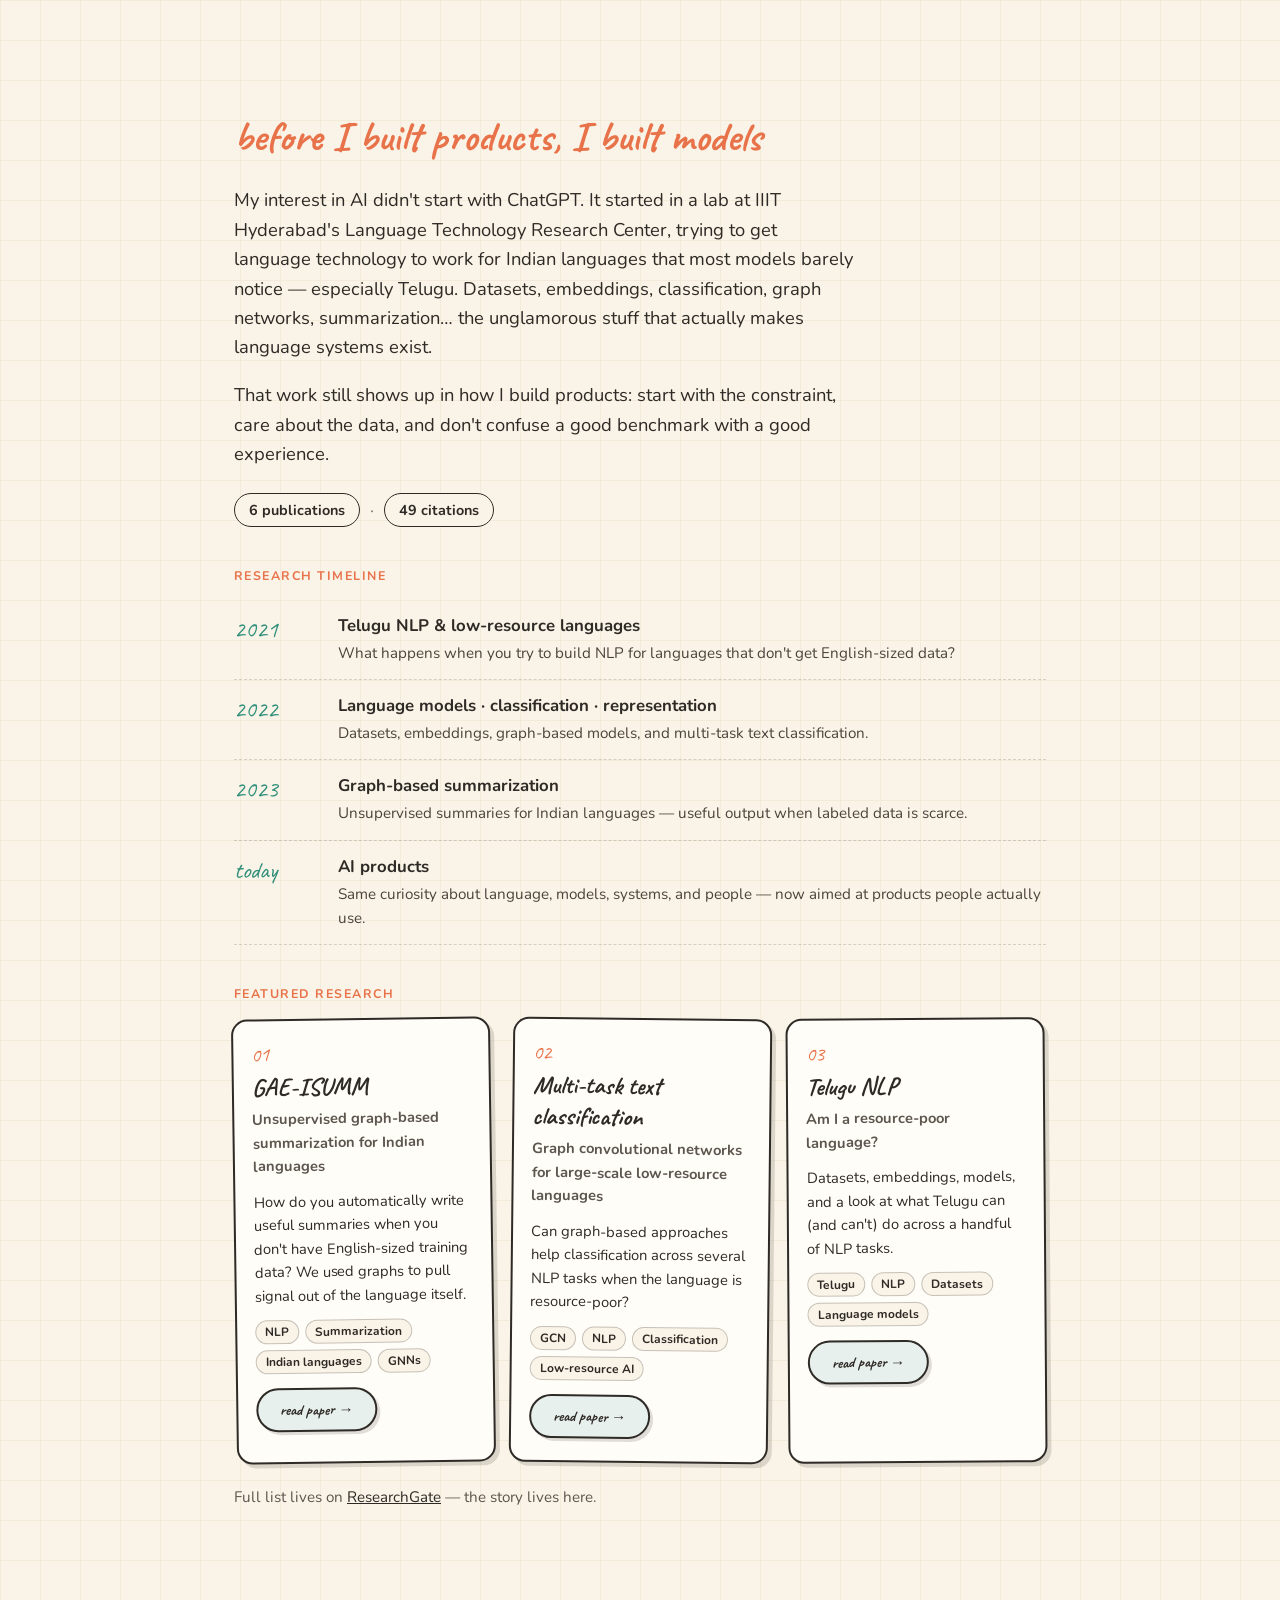
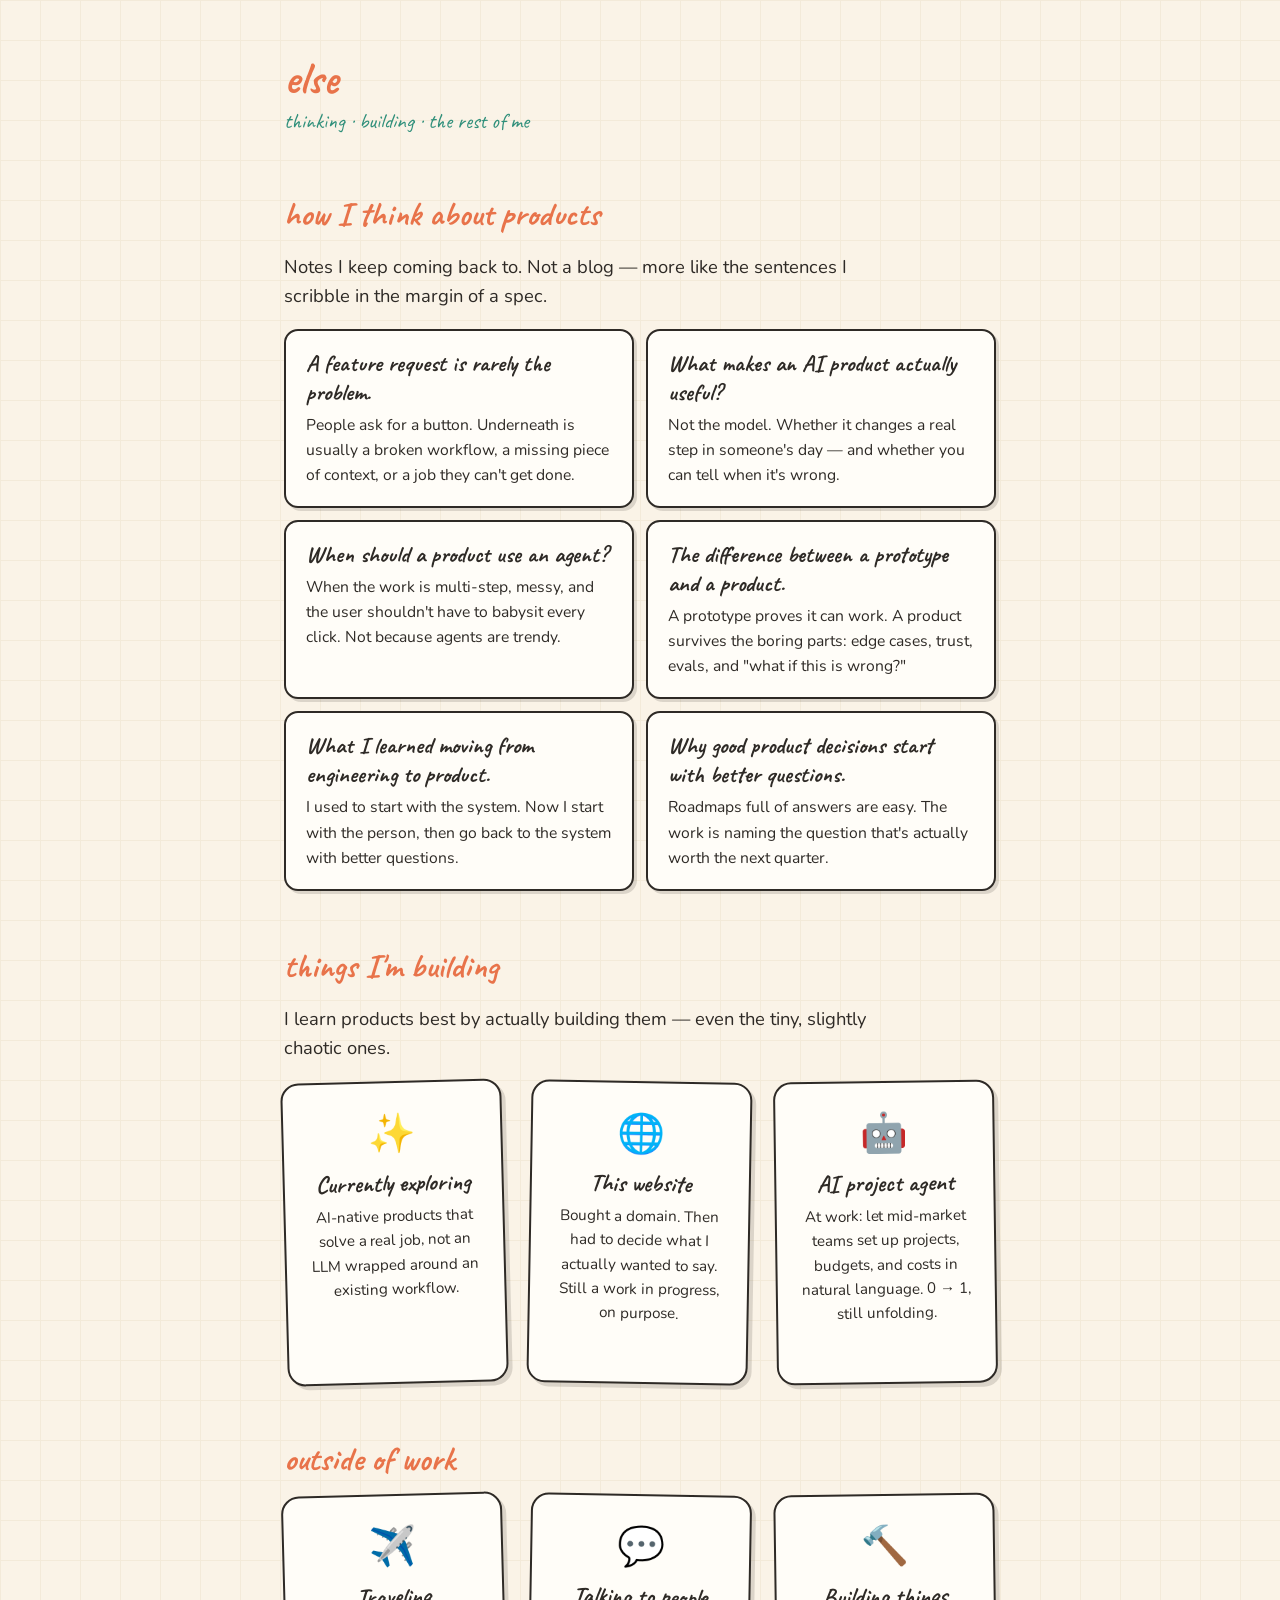
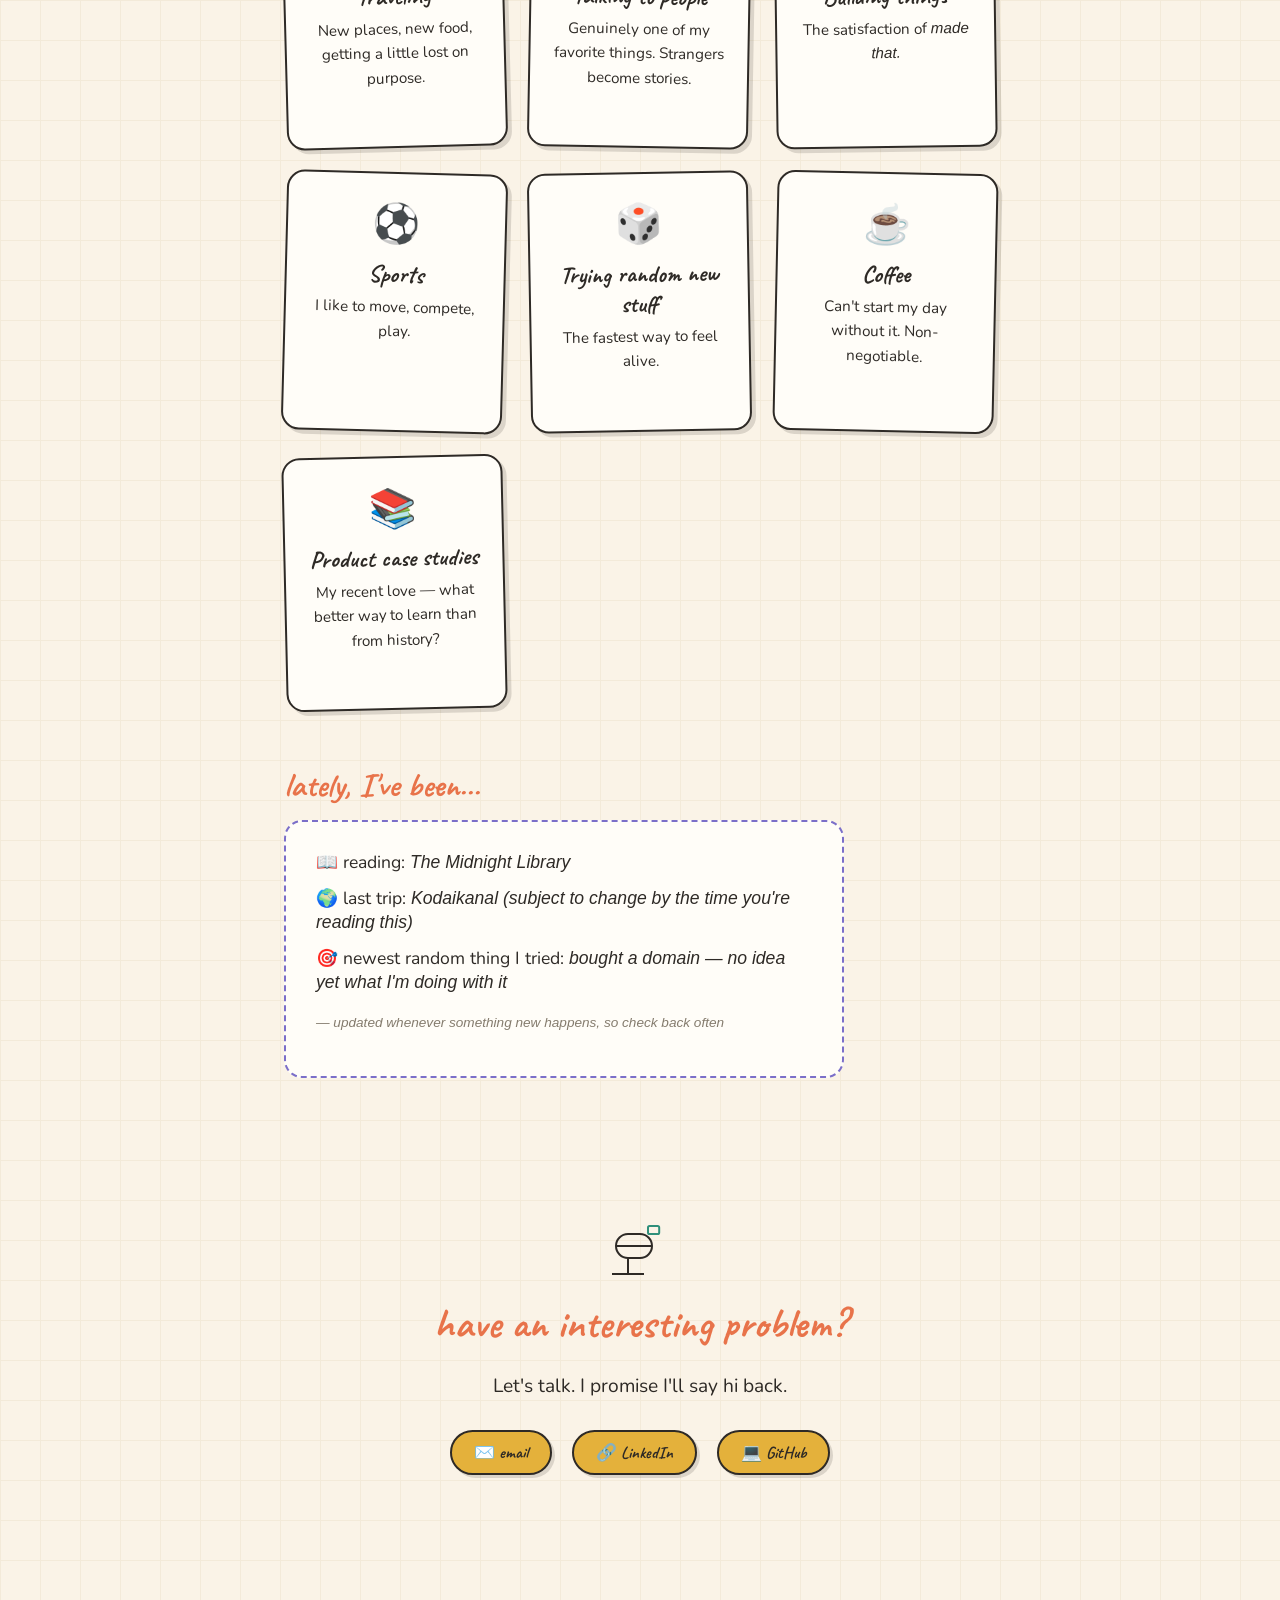
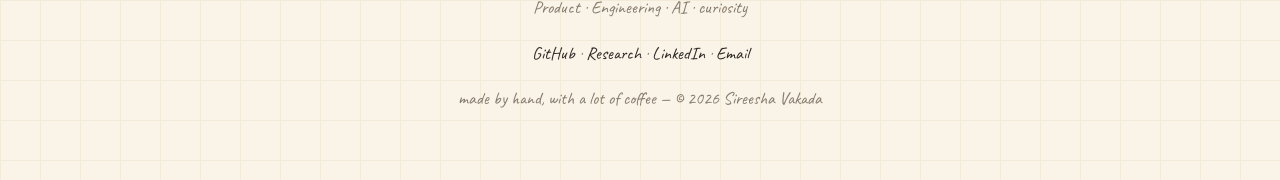
==== commit 6b22d4bf: "Update index.html" ====
--- a/index.html
+++ b/index.html
@@ -41,16 +41,15 @@
     <h1>Hi, I'm Sireesha.</h1>
     <p class="hero-line">I build products at the intersection of technology, users, and AI.</p>
     <p class="hero-sub">Product Manager at Intuit with a background in software engineering and NLP research. I enjoy turning ambiguous problems into products that are useful, technically grounded, and worth building.</p>
-    <p class="hero-creds">Product · Engineering · AI Research</p>
     <div class="hero-actions">
       <a class="pill-link" href="#professional-corner">my experience →</a>
       <a class="pill-link calm" href="#research">read my research →</a>
       <a class="pill-link calm" href="https://www.linkedin.com/in/sireesha-vakada-a52286177/" target="_blank" rel="noopener">LinkedIn →</a>
     </div>
-    <div class="scroll-cue">
+    <a class="scroll-cue" href="#about">
       <span>scroll down</span>
-      <svg viewBox="0 0 60 40" class="scroll-arrow"><path d="M5 5 Q 30 40, 55 5" fill="none" stroke="var(--ink)" stroke-width="3" stroke-linecap="round"/></svg>
-    </div>
+      <svg viewBox="0 0 60 40" class="scroll-arrow" aria-hidden="true"><path d="M5 5 Q 30 40, 55 5" fill="none" stroke="var(--ink)" stroke-width="3" stroke-linecap="round"/></svg>
+    </a>
   </div>
 </section>
 
@@ -59,7 +58,7 @@
   <div class="section-inner">
     <h2 class="section-title">a little more about me</h2>
     <p class="about-text">
-      CS from IIIT Hyderabad, then software at Goldman Sachs, then product at Intuit. I like the product questions: why are people struggling, what's actually going on under the request, and what should we <em>not</em> build?
+      I studied computer science at IIIT Hyderabad, built software at Goldman Sachs, and now I work in product at Intuit. The questions I care about are why people are struggling, what is actually going on under the request, and what we should not build.
     </p>
     <p class="about-text">
       I'm a builder at heart. I'll happily talk to just about anyone, and half my best ideas come out of a random conversation. Turns out <span class="highlight">"let's just try it"</span> is basically my whole personality.
--- a/style.css
+++ b/style.css
@@ -15,7 +15,7 @@
 
 * { box-sizing: border-box; }
 
-html { scroll-behavior: smooth; }
+html { scroll-behavior: smooth; scroll-padding-top: 72px; }
 
 body {
   margin: 0;
@@ -38,6 +38,62 @@
 
 p { line-height: 1.6; }
 
+.site-nav {
+  position: sticky;
+  top: 0;
+  z-index: 20;
+  display: flex;
+  align-items: center;
+  justify-content: space-between;
+  gap: 16px;
+  padding: 12px 24px;
+  background: rgba(250, 243, 231, 0.92);
+  backdrop-filter: blur(10px);
+  border-bottom: 1.5px solid rgba(46, 42, 38, 0.12);
+}
+.nav-name {
+  font-family: var(--font-hand);
+  font-size: 1.4rem;
+  color: var(--ink);
+  text-decoration: none;
+  font-weight: 700;
+  flex-shrink: 0;
+}
+.nav-links a {
+  color: var(--ink);
+  text-decoration: none;
+  font-family: var(--font-hand);
+  font-size: 1.15rem;
+  font-weight: 600;
+}
+.nav-cta {
+  background: var(--accent-3);
+  color: var(--ink);
+  font-family: var(--font-hand);
+  font-size: 1.15rem;
+  font-weight: 700;
+  text-decoration: none;
+  border: 2px solid var(--ink);
+  border-radius: 999px;
+  padding: 6px 16px;
+  box-shadow: 2px 2px 0 var(--shadow);
+  white-space: nowrap;
+}
+.nav-right {
+  display: flex;
+  align-items: center;
+  gap: 16px;
+  flex-wrap: wrap;
+  justify-content: flex-end;
+}
+.nav-links {
+  display: flex;
+  flex-wrap: wrap;
+  align-items: center;
+  gap: 6px 16px;
+}
+.nav-cta:hover { color: var(--ink); }
+
 .section-inner, .hero-inner {
   max-width: 760px;
   margin: 0 auto;
@@ -55,7 +111,7 @@
   position: absolute;
   width: 70px;
   height: 70px;
-  opacity: 0.35;
+  opacity: 0.22;
   animation: floaty 7s ease-in-out infinite;
 }
 .d-plane { top: 8%; left: 6%; animation-delay: 0s; color: var(--accent-1); }
@@ -70,7 +126,7 @@
 
 /* ---------- hero ---------- */
 .hero {
-  min-height: 92vh;
+  min-height: 72vh;
   display: flex;
   align-items: center;
   justify-content: center;
@@ -79,20 +135,40 @@
   z-index: 1;
 }
 .hero-inner { position: relative; }
+.hero-kicker {
+  font-family: var(--font-hand);
+  font-size: 1.25rem;
+  color: var(--accent-2);
+  margin: 0 0 10px;
+}
+.hero-actions {
+  display: flex;
+  flex-wrap: wrap;
+  justify-content: center;
+  gap: 10px;
+  margin-top: 28px;
+}
 .hero h1 {
-  font-size: clamp(3rem, 10vw, 6rem);
+  font-size: clamp(2.8rem, 8vw, 5rem);
   line-height: 1.1;
 }
-.hero-squiggle {
-  width: 200px;
-  height: 16px;
-  display: block;
-  margin: 0 auto 8px;
+.hero-line {
+  font-family: var(--font-hand);
+  font-size: clamp(1.35rem, 3vw, 1.85rem);
+  max-width: 560px;
+  margin: 18px auto 0;
+  line-height: 1.3;
+}
+.hero-creds {
+  font-family: var(--font-hand);
+  font-size: 1.3rem;
+  color: var(--accent-2);
+  margin: 16px 0 0;
 }
 .hero-sub {
-  font-size: clamp(1.1rem, 2.5vw, 1.5rem);
-  max-width: 480px;
-  margin: 20px auto 0;
+  font-size: clamp(1.05rem, 2.2vw, 1.2rem);
+  max-width: 540px;
+  margin: 14px auto 0;
 }
 .scroll-cue {
   margin-top: 56px;
@@ -133,19 +209,32 @@
 }
 
 .section-title {
-  font-size: clamp(2rem, 5vw, 2.8rem);
-  display: inline-flex;
-  align-items: center;
-  gap: 10px;
-  margin-bottom: 28px;
+  font-size: clamp(1.9rem, 4.5vw, 2.6rem);
+  display: block;
+  margin-bottom: 24px;
   color: var(--accent-1);
-}
-.arrow-doodle { width: 60px; height: 30px; }
+  line-height: 1.15;
+}
+.thread-lead {
+  font-family: var(--font-hand);
+  font-size: 1.35rem;
+  color: var(--accent-2);
+  margin: -8px 0 28px;
+}
+.thread-end {
+  font-family: var(--font-hand);
+  font-size: 1.5rem;
+  color: var(--accent-1);
+  margin: 24px 0 0;
+}
+.pro-name {
+  font-family: var(--font-body);
+}
 
 section {
   position: relative;
   z-index: 1;
-  padding: 90px 0;
+  padding: 64px 0;
 }
 
 .reveal {
@@ -235,6 +324,8 @@
   display: inline-block;
   background: var(--accent-3);
   color: var(--ink);
+  font-family: var(--font-hand);
+  font-size: 1.15rem;
   font-weight: 700;
   text-decoration: none;
   padding: 10px 22px;
@@ -251,127 +342,214 @@
 
 /* ---------- professional corner ---------- */
 .pro-corner {
-  padding: 60px 16px 90px;
+  padding: 40px 16px 90px;
 }
 
 .pro-corner-frame {
   max-width: 820px;
   margin: 0 auto;
-  padding: 48px 32px 40px;
+  padding: 40px 36px 44px;
   background: var(--card-bg);
-  border: 3px solid var(--ink);
-  border-radius: 6px 22px 8px 18px;
+  border: 2px solid var(--ink);
+  border-radius: 16px;
   box-shadow: 6px 6px 0 var(--shadow);
   position: relative;
-}
-
-.pro-corner-frame::before {
-  content: '';
-  position: absolute;
-  inset: 8px;
-  border: 2px dashed rgba(46, 42, 38, 0.15);
-  border-radius: 4px 18px 6px 14px;
-  pointer-events: none;
-}
-
-.pro-sign {
-  text-align: center;
-  margin-bottom: 40px;
-}
-
-.door-doodle {
-  width: 72px;
-  height: 60px;
-  display: block;
-  margin: 0 auto 8px;
-  opacity: 0.75;
-}
-
-.pro-sign-text {
-  font-family: var(--font-hand);
-  font-size: clamp(1.6rem, 4vw, 2.2rem);
-  margin: 0;
+  font-family: var(--font-body);
+}
+.pro-corner .pill-link { font-family: var(--font-body); font-size: 0.95rem; }
+
+.pro-kicker {
+  font-size: 0.78rem;
+  font-weight: 700;
+  letter-spacing: 0.12em;
+  text-transform: uppercase;
   color: var(--accent-2);
-}
-
-.pro-half + .pro-divider { margin: 44px 0; }
-.pro-half + .pro-half { margin-top: 0; }
-
-.pro-title {
-  font-size: clamp(1.8rem, 4vw, 2.4rem);
-  color: var(--accent-2);
-  margin-bottom: 14px;
-}
-
-.pro-intro, .pro-theme {
-  font-size: 1.05rem;
+  margin: 0 0 6px;
+}
+
+.pro-name {
+  font-family: var(--font-body);
+  font-size: clamp(1.6rem, 3vw, 2rem);
+  font-weight: 700;
+  margin: 0 0 6px;
+}
+
+.pro-summary {
+  font-size: 1.02rem;
   line-height: 1.65;
   max-width: 680px;
-}
-
-.pro-theme {
-  margin: 20px 0 24px;
+  margin: 0;
+}
+
+.pro-formal-links {
+  display: flex;
+  flex-wrap: wrap;
+  gap: 12px;
+  margin-top: 22px;
+}
+
+.pro-stats {
+  display: grid;
+  grid-template-columns: repeat(3, 1fr);
+  gap: 16px;
+  margin: 36px 0 8px;
+  padding: 20px 0;
+  border-top: 1.5px solid rgba(46, 42, 38, 0.12);
+  border-bottom: 1.5px solid rgba(46, 42, 38, 0.12);
+}
+
+.pro-stat {
+  display: flex;
+  flex-direction: column;
+  gap: 4px;
+}
+
+.pro-stat-num {
+  font-weight: 700;
+  font-size: 1.55rem;
+}
+
+.pro-stat-label {
+  font-size: 0.85rem;
+  line-height: 1.4;
+  color: #5c564e;
+}
+
+.pro-section-label {
+  font-family: var(--font-body);
+  font-size: 0.78rem;
+  font-weight: 700;
+  letter-spacing: 0.12em;
+  text-transform: uppercase;
+  color: var(--accent-1);
+  margin: 40px 0 16px;
+}
+
+.work-list { display: flex; flex-direction: column; }
+
+.work-item {
+  padding: 18px 0;
+  border-bottom: 1.5px solid rgba(46, 42, 38, 0.1);
+}
+
+.work-item:last-child { border-bottom: none; }
+
+.work-item-meta {
+  display: flex;
+  flex-wrap: wrap;
+  justify-content: space-between;
+  gap: 8px;
+  margin-bottom: 6px;
+}
+
+.work-tag {
+  font-size: 0.8rem;
+  font-weight: 700;
+  color: var(--accent-2);
+}
+
+.work-when {
+  font-size: 0.82rem;
+  color: #857c6e;
+}
+
+.work-item h4,
+.timeline-body h4,
+.edu-block h4 {
+  font-family: var(--font-body);
+  font-size: 1.08rem;
+  font-weight: 700;
+  margin: 0 0 6px;
+}
+
+.work-item p {
+  margin: 0;
+  font-size: 0.95rem;
+  line-height: 1.55;
+  color: #3d3934;
+}
+
+.timeline {
+  list-style: none;
+  margin: 0;
+  padding: 0;
+}
+
+.timeline-item {
+  display: grid;
+  grid-template-columns: 160px 1fr;
+  gap: 20px;
+  padding: 18px 0;
+  border-bottom: 1.5px solid rgba(46, 42, 38, 0.1);
+}
+
+.timeline-item:last-child { border-bottom: none; }
+
+.timeline-when {
+  font-size: 0.85rem;
+  color: #857c6e;
+  padding-top: 3px;
+}
+
+.timeline-place {
+  font-size: 0.9rem;
+  color: #5c564e;
+  margin: 0 0 10px;
+}
+
+.timeline-body ul {
+  margin: 0;
+  padding-left: 18px;
+}
+
+.timeline-body li {
+  font-size: 0.95rem;
+  line-height: 1.5;
+  margin-bottom: 6px;
+}
+
+.edu-top {
+  display: flex;
+  flex-wrap: wrap;
+  justify-content: space-between;
+  gap: 8px;
+}
+
+.edu-block p {
+  margin: 4px 0 0;
+  font-size: 0.95rem;
   color: #4a443c;
 }
 
-.pro-subtitle {
-  font-size: 1.45rem;
-  color: var(--ink);
-  margin: 28px 0 14px;
-}
-
-.pro-cards {
-  display: grid;
-  grid-template-columns: repeat(auto-fit, minmax(260px, 1fr));
-  gap: 20px;
-  margin-top: 28px;
-}
-
-.pro-card {
+.skill-tags {
+  list-style: none;
+  display: flex;
+  flex-wrap: wrap;
+  gap: 8px;
+  margin: 0;
+  padding: 0;
+}
+
+.skill-tags li {
+  font-size: 0.85rem;
+  font-weight: 600;
+  padding: 6px 12px;
+  border: 1.5px solid rgba(46, 42, 38, 0.25);
+  border-radius: 999px;
   background: var(--paper);
-  border: 2.5px solid var(--ink);
-  border-radius: 14px 18px 12px 16px;
-  padding: 22px 20px;
-  box-shadow: 3px 3px 0 var(--shadow);
-  transition: transform 0.25s ease, box-shadow 0.25s ease;
-}
-
-.pro-card:nth-child(odd) { transform: rotate(-0.6deg); }
-.pro-card:nth-child(even) { transform: rotate(0.5deg); }
-
-.pro-card:hover {
-  transform: rotate(0deg) translateY(-3px);
-  box-shadow: 5px 5px 0 var(--shadow);
-}
-
-.pro-card h3 {
-  font-size: 1.35rem;
-  margin-bottom: 8px;
-  color: var(--ink);
-}
-
-.pro-card p {
-  font-size: 0.95rem;
-  margin: 0;
-  line-height: 1.55;
-}
-
-.pro-formal-links {
-  display: flex;
-  flex-wrap: wrap;
-  gap: 12px;
-  margin-top: 28px;
+}
+
+.research-block { margin-top: 12px; padding-top: 8px; }
+
+.pro-intro {
+  font-size: 1.02rem;
+  line-height: 1.65;
+  max-width: 680px;
 }
 
 .pill-link.calm {
   background: #e8f0ed;
   font-size: 0.95rem;
-}
-
-.pill-link.placeholder {
-  opacity: 0.55;
-  cursor: default;
-  pointer-events: none;
 }
 
 .pro-divider svg {
@@ -391,23 +569,18 @@
 }
 
 .stat-badge {
-  font-family: var(--font-hand);
-  font-size: 1.25rem;
+  font-family: var(--font-body);
+  font-size: 0.9rem;
+  font-weight: 700;
   background: var(--paper);
-  border: 2.5px solid var(--ink);
+  border: 1.5px solid var(--ink);
   border-radius: 999px;
-  padding: 6px 16px;
-  box-shadow: 2px 2px 0 var(--shadow);
+  padding: 6px 14px;
   white-space: nowrap;
 }
 
-.stat-badge:nth-child(1) { transform: rotate(-1deg); }
-.stat-badge:nth-child(3) { transform: rotate(0.8deg); }
-.stat-badge:nth-child(5) { transform: rotate(-0.5deg); }
-
 .stat-dot {
-  font-family: var(--font-hand);
-  font-size: 1.4rem;
+  font-size: 1.1rem;
   color: #857c6e;
 }
 
@@ -438,51 +611,15 @@
 .pub-list a:hover {
   color: var(--accent-2);
   text-decoration: underline;
-  text-decoration-style: wavy;
   text-underline-offset: 3px;
 }
 
 .pub-meta {
   font-size: 0.85rem;
   color: #857c6e;
-  font-style: italic;
-}
-
-.thesis-callout {
-  background: var(--paper);
-  border: 2.5px solid var(--ink);
-  border-radius: 12px 16px 10px 14px;
-  padding: 22px 24px;
-  margin: 24px 0;
-  box-shadow: 3px 3px 0 var(--shadow);
-}
-
-.thesis-callout .pro-subtitle {
-  margin-top: 0;
-}
-
-.thesis-placeholder {
-  font-size: 0.98rem;
-  margin: 0 0 16px;
-  line-height: 1.6;
-}
-
-.back-to-fun {
-  display: block;
-  text-align: center;
-  margin-top: 44px;
-  font-family: var(--font-hand);
-  font-size: 1.4rem;
-  color: var(--accent-1);
-  text-decoration: none;
-  transition: transform 0.2s ease;
-}
-
-.back-to-fun:hover {
-  transform: translateY(-2px);
-  text-decoration: underline;
-  text-decoration-style: wavy;
-}
+}
+
+.research-block .pill-link { margin-top: 16px; }
 
 /* ---------- currently ---------- */
 .currently-card {
@@ -530,11 +667,235 @@
   position: relative;
   z-index: 1;
 }
-
-@media (max-width: 600px) {
+.footer a {
+  color: var(--ink);
+  text-decoration: none;
+}
+.footer a:hover { color: var(--accent-2); }
+
+.section-inner.wide { max-width: 860px; }
+
+.section-title.nested {
+  font-size: clamp(1.5rem, 3.4vw, 2.1rem);
+  margin-top: 56px;
+  margin-bottom: 16px;
+}
+.else-word {
+  font-size: clamp(2.2rem, 5vw, 2.8rem);
+  color: var(--accent-1);
+  margin-bottom: 8px;
+}
+.found-note { margin-top: 28px; }
+.found-note strong { font-family: var(--font-hand); font-size: 1.35rem; display: block; margin-bottom: 6px; }
+
+.thread-stamps { text-align: center; }
+.stamp-trail {
+  position: relative;
+  display: grid;
+  grid-template-columns: repeat(4, 1fr);
+  gap: 16px;
+  margin: 36px 0 8px;
+  padding-top: 8px;
+}
+.flight-line {
+  position: absolute;
+  left: 4%;
+  right: 4%;
+  top: 28%;
+  width: 92%;
+  height: 80px;
+  pointer-events: none;
+  z-index: 0;
+}
+.passport-stamp {
+  position: relative;
+  z-index: 1;
+  background: var(--card-bg);
+  border: 3px double var(--ink);
+  border-radius: 8px;
+  padding: 18px 14px 16px;
+  text-align: left;
+  box-shadow: 4px 4px 0 var(--shadow);
+}
+.passport-stamp.s1 { transform: rotate(-1.2deg); border-color: var(--accent-2); }
+.passport-stamp.s2 { transform: rotate(1deg); margin-top: 10px; border-color: var(--accent-1); }
+.passport-stamp.s3 { transform: rotate(-0.8deg); border-color: var(--accent-4); }
+.passport-stamp.s4 { transform: rotate(1.1deg); margin-top: 8px; border-color: var(--accent-3); }
+.passport-stamp:hover { transform: rotate(0deg) translateY(-4px); }
+.stamp-mark {
+  display: block;
+  font-size: 0.78rem;
+  font-weight: 700;
+  letter-spacing: 0.06em;
+  text-transform: uppercase;
+  color: #857c6e;
+  margin-bottom: 8px;
+}
+.passport-stamp h3 {
+  font-size: 1.55rem;
+  margin-bottom: 6px;
+}
+.passport-stamp p {
+  font-size: 0.92rem;
+  margin: 0 0 10px;
+  line-height: 1.45;
+}
+.stamp-ink {
+  font-family: var(--font-hand);
+  font-size: 1.1rem;
+  color: var(--accent-1);
+}
+.thread-end {
+  font-family: var(--font-hand);
+  font-size: 1.5rem;
+  color: var(--accent-1);
+  margin: 24px 0 0;
+}
+.research-years {
+  list-style: none;
+  margin: 0 0 12px;
+  padding: 0;
+}
+.research-years li {
+  display: grid;
+  grid-template-columns: 88px 1fr;
+  gap: 16px;
+  padding: 14px 0;
+  border-bottom: 1.5px dashed rgba(46, 42, 38, 0.18);
+}
+.research-years h4 {
+  font-family: var(--font-body);
+  font-size: 1.05rem;
+  margin: 0 0 4px;
+}
+.research-years p { margin: 0; font-size: 0.95rem; color: #4a443c; }
+.ry-year {
+  font-family: var(--font-hand);
+  font-size: 1.5rem;
+  color: var(--accent-2);
+}
+
+.paper-cards {
+  display: grid;
+  grid-template-columns: repeat(auto-fit, minmax(230px, 1fr));
+  gap: 18px;
+  margin-top: 8px;
+}
+.paper-card {
+  background: var(--card-bg);
+  border: 2.5px solid var(--ink);
+  border-radius: 16px;
+  padding: 20px 18px 22px;
+  box-shadow: 4px 4px 0 var(--shadow);
+}
+.paper-card:nth-child(1) { transform: rotate(-0.8deg); }
+.paper-card:nth-child(2) { transform: rotate(0.6deg); }
+.paper-card:nth-child(3) { transform: rotate(-0.4deg); }
+.paper-card:hover { transform: rotate(0) translateY(-3px); }
+.paper-num {
+  font-family: var(--font-hand);
+  font-size: 1.3rem;
+  color: var(--accent-1);
+}
+.paper-card h3 {
+  font-size: 1.55rem;
+  margin: 4px 0 6px;
+}
+.paper-sub {
+  font-weight: 700;
+  font-size: 0.88rem;
+  margin: 0 0 10px;
+  color: #5c564e;
+}
+.paper-card p { font-size: 0.92rem; margin: 0 0 12px; }
+.paper-tags {
+  display: flex;
+  flex-wrap: wrap;
+  gap: 6px;
+  margin-bottom: 14px;
+}
+.paper-tags span {
+  font-size: 0.75rem;
+  font-weight: 700;
+  border: 1.5px solid rgba(46, 42, 38, 0.25);
+  border-radius: 999px;
+  padding: 3px 9px;
+  background: var(--paper);
+}
+.research-foot {
+  margin-top: 22px;
+  font-size: 0.95rem;
+  color: #5c564e;
+}
+.research-foot a { color: var(--ink); }
+
+.solve .card-icon {
+  font-family: var(--font-hand);
+  font-size: 1.6rem;
+  color: var(--accent-1);
+}
+
+.found-path {
+  list-style: none;
+  display: flex;
+  flex-wrap: wrap;
+  justify-content: center;
+  gap: 12px 28px;
+  margin: 28px 0 0;
+  padding: 0;
+}
+.found-path li {
+  display: flex;
+  flex-direction: column;
+  align-items: center;
+  position: relative;
+  min-width: 140px;
+}
+.found-path li:not(:last-child)::after {
+  content: '→';
+  position: absolute;
+  right: -22px;
+  top: 8px;
+  font-family: var(--font-hand);
+  font-size: 1.5rem;
+  color: var(--accent-1);
+}
+.found-path strong {
+  font-family: var(--font-hand);
+  font-size: 1.6rem;
+  font-weight: 700;
+}
+.found-path span { font-size: 0.9rem; color: #5c564e; }
+
+.think-list {
+  display: grid;
+  grid-template-columns: repeat(auto-fit, minmax(260px, 1fr));
+  gap: 12px;
+  margin-top: 8px;
+}
+.think-card {
+  background: var(--card-bg);
+  border: 2.5px solid var(--ink);
+  border-radius: 14px;
+  padding: 18px 20px;
+  box-shadow: 3px 3px 0 var(--shadow);
+}
+.think-card h3 {
+  font-size: 1.45rem;
+  margin-bottom: 6px;
+}
+.think-card p { margin: 0; font-size: 0.98rem; }
+
+@media (max-width: 700px) {
   .doodle { width: 46px; height: 46px; opacity: 0.25; }
   section { padding: 60px 0; }
-  .pro-corner { padding: 40px 12px 60px; }
-  .pro-corner-frame { padding: 32px 20px 28px; }
-  .pro-cards { grid-template-columns: 1fr; }
-}
+  .pro-corner { padding: 28px 12px 60px; }
+  .pro-corner-frame { padding: 28px 20px 24px; }
+  .pro-stats { grid-template-columns: 1fr; }
+  .timeline-item { grid-template-columns: 1fr; gap: 4px; }
+  .site-nav { padding: 10px 16px; }
+  .nav-name { font-size: 1.15rem; }
+  .nav-links { font-size: 0.85rem; gap: 4px 10px; }
+  .stamp-trail { grid-template-columns: 1fr 1fr; }
+  .passport-stamp.s2, .passport-stamp.s4 { margin-top: 0; }
+}
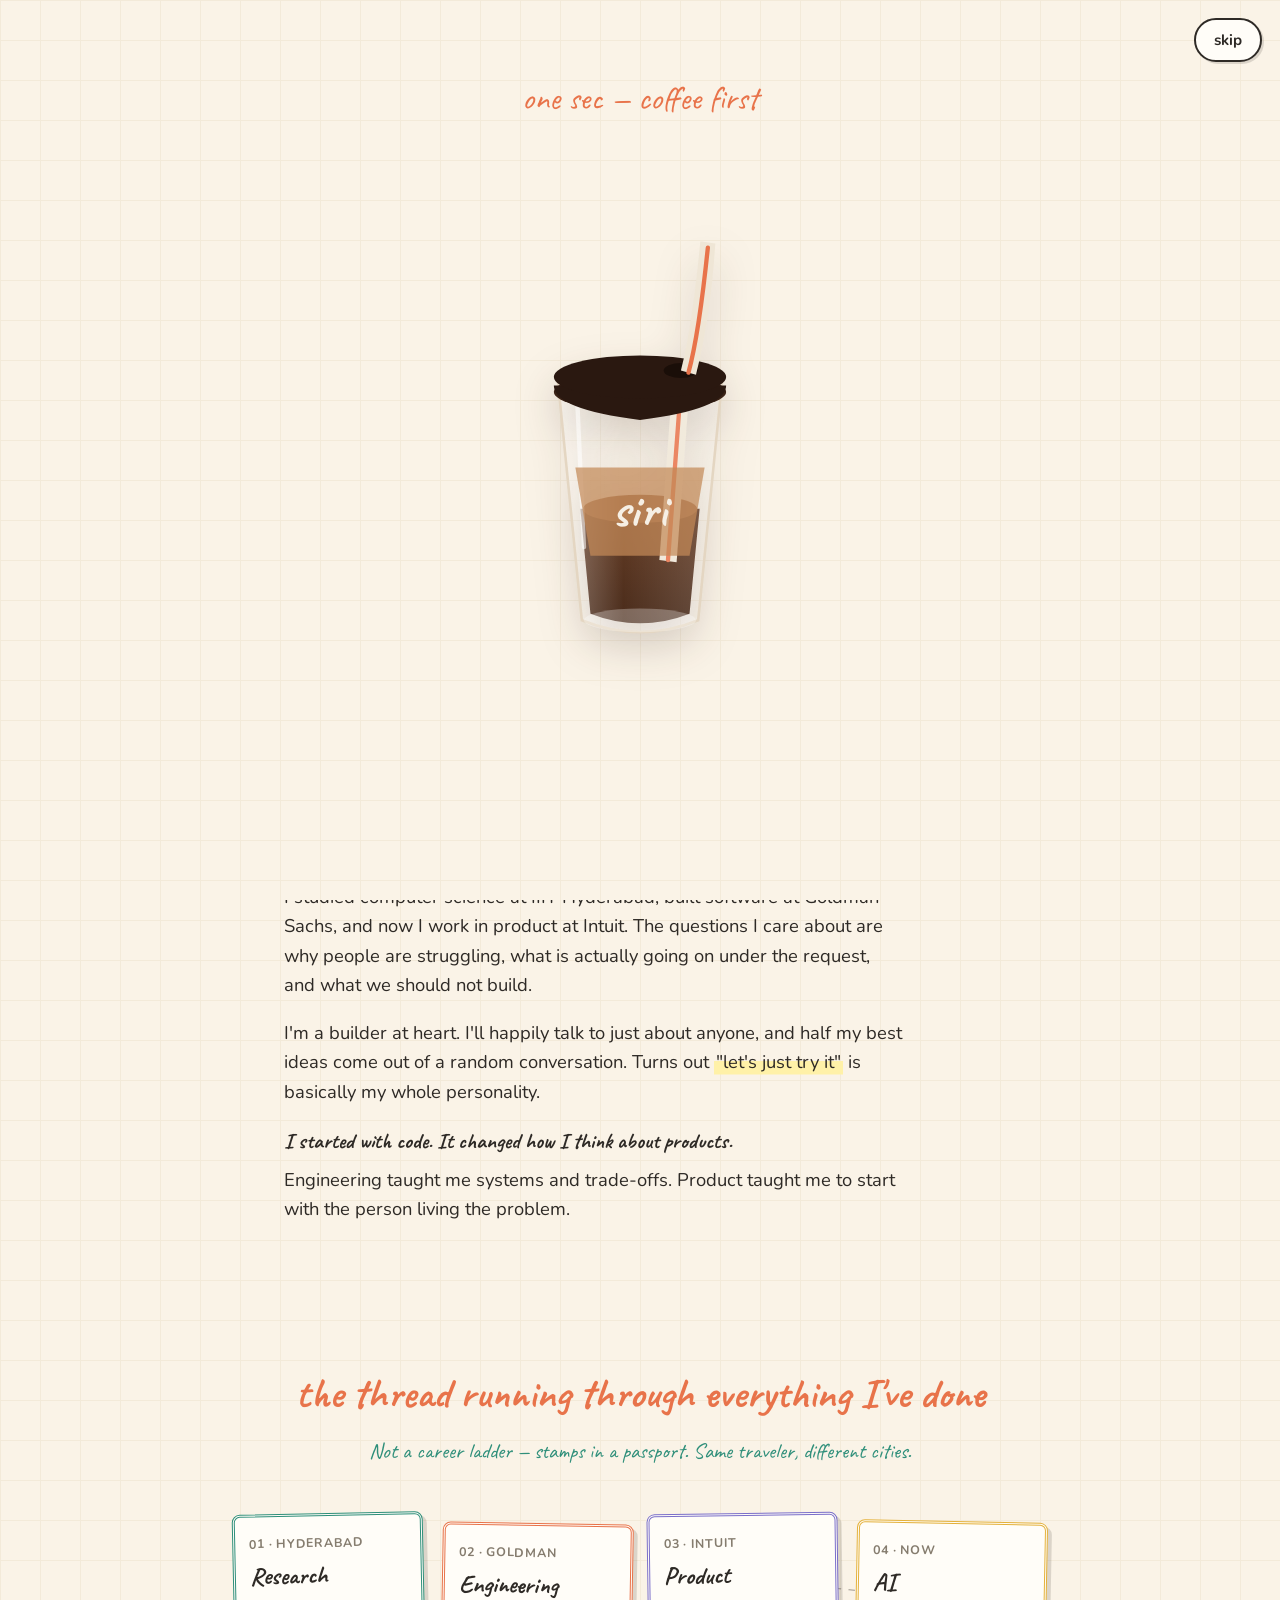
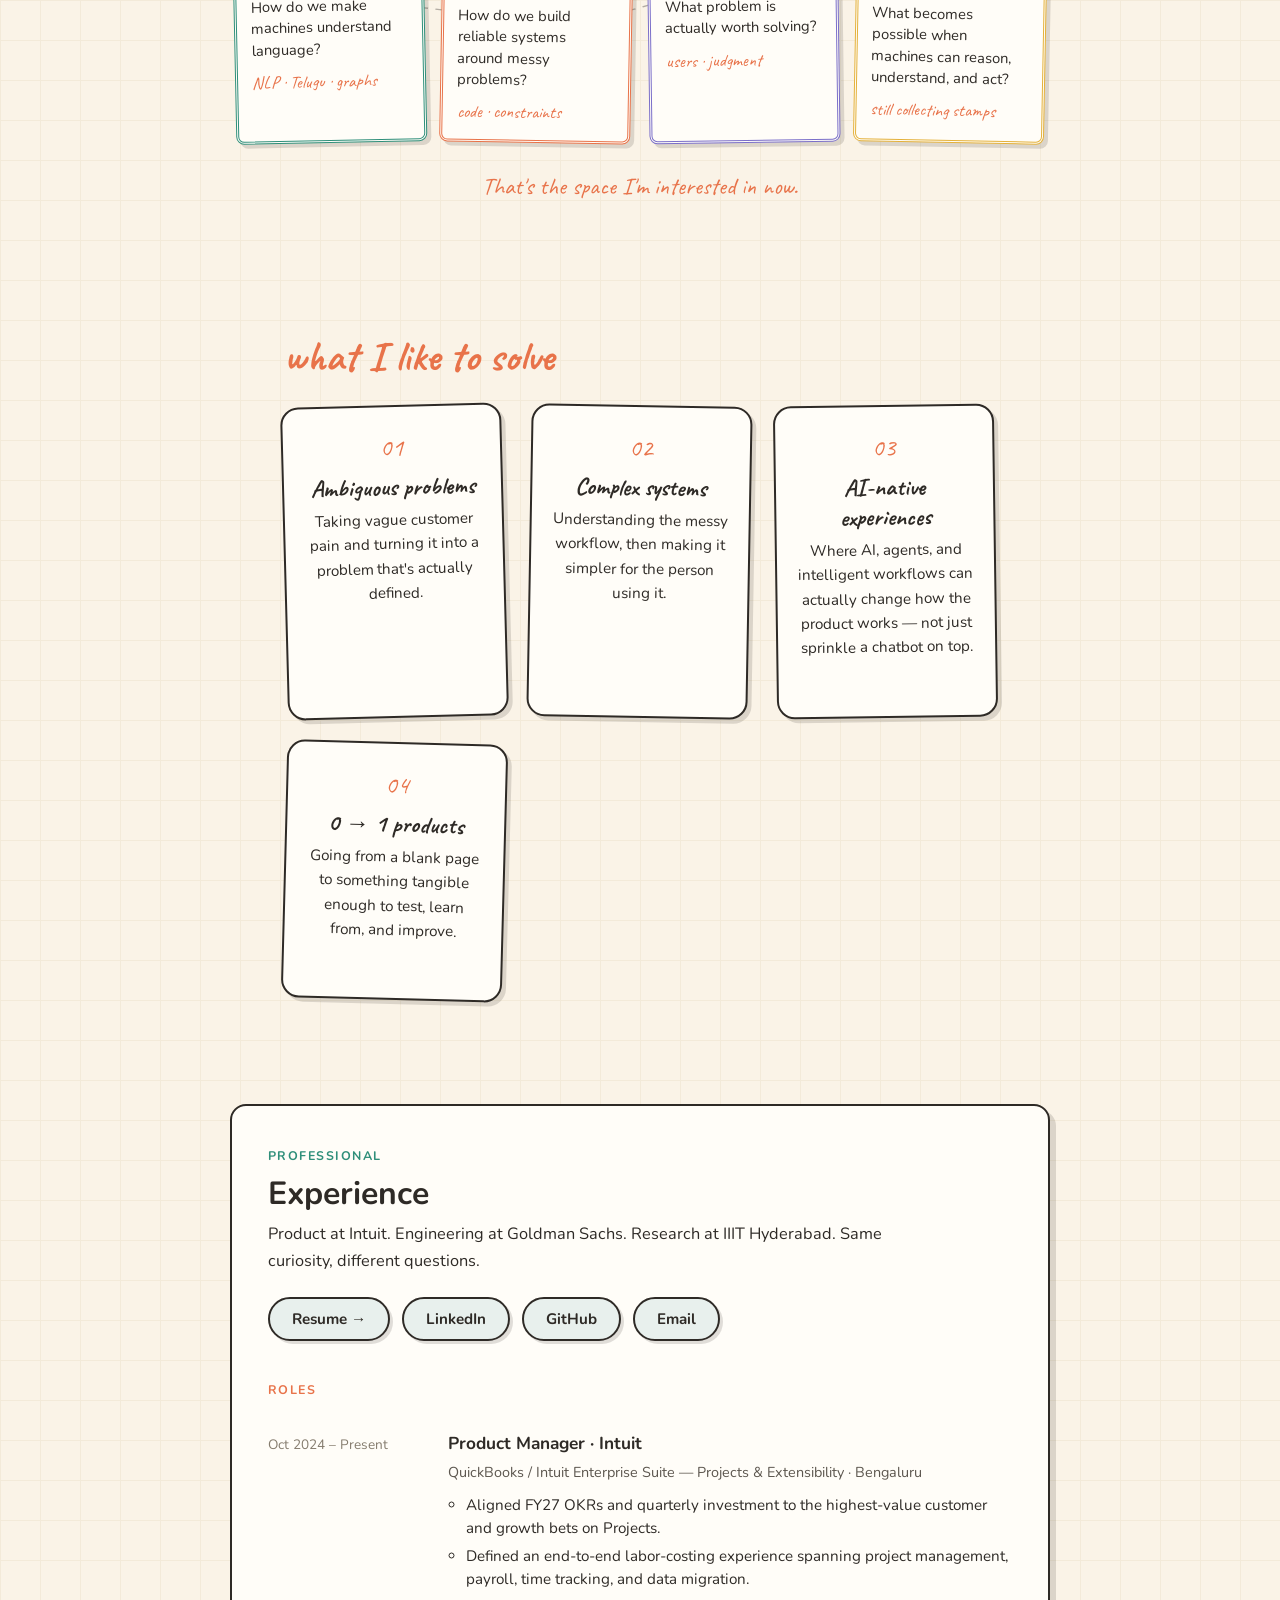
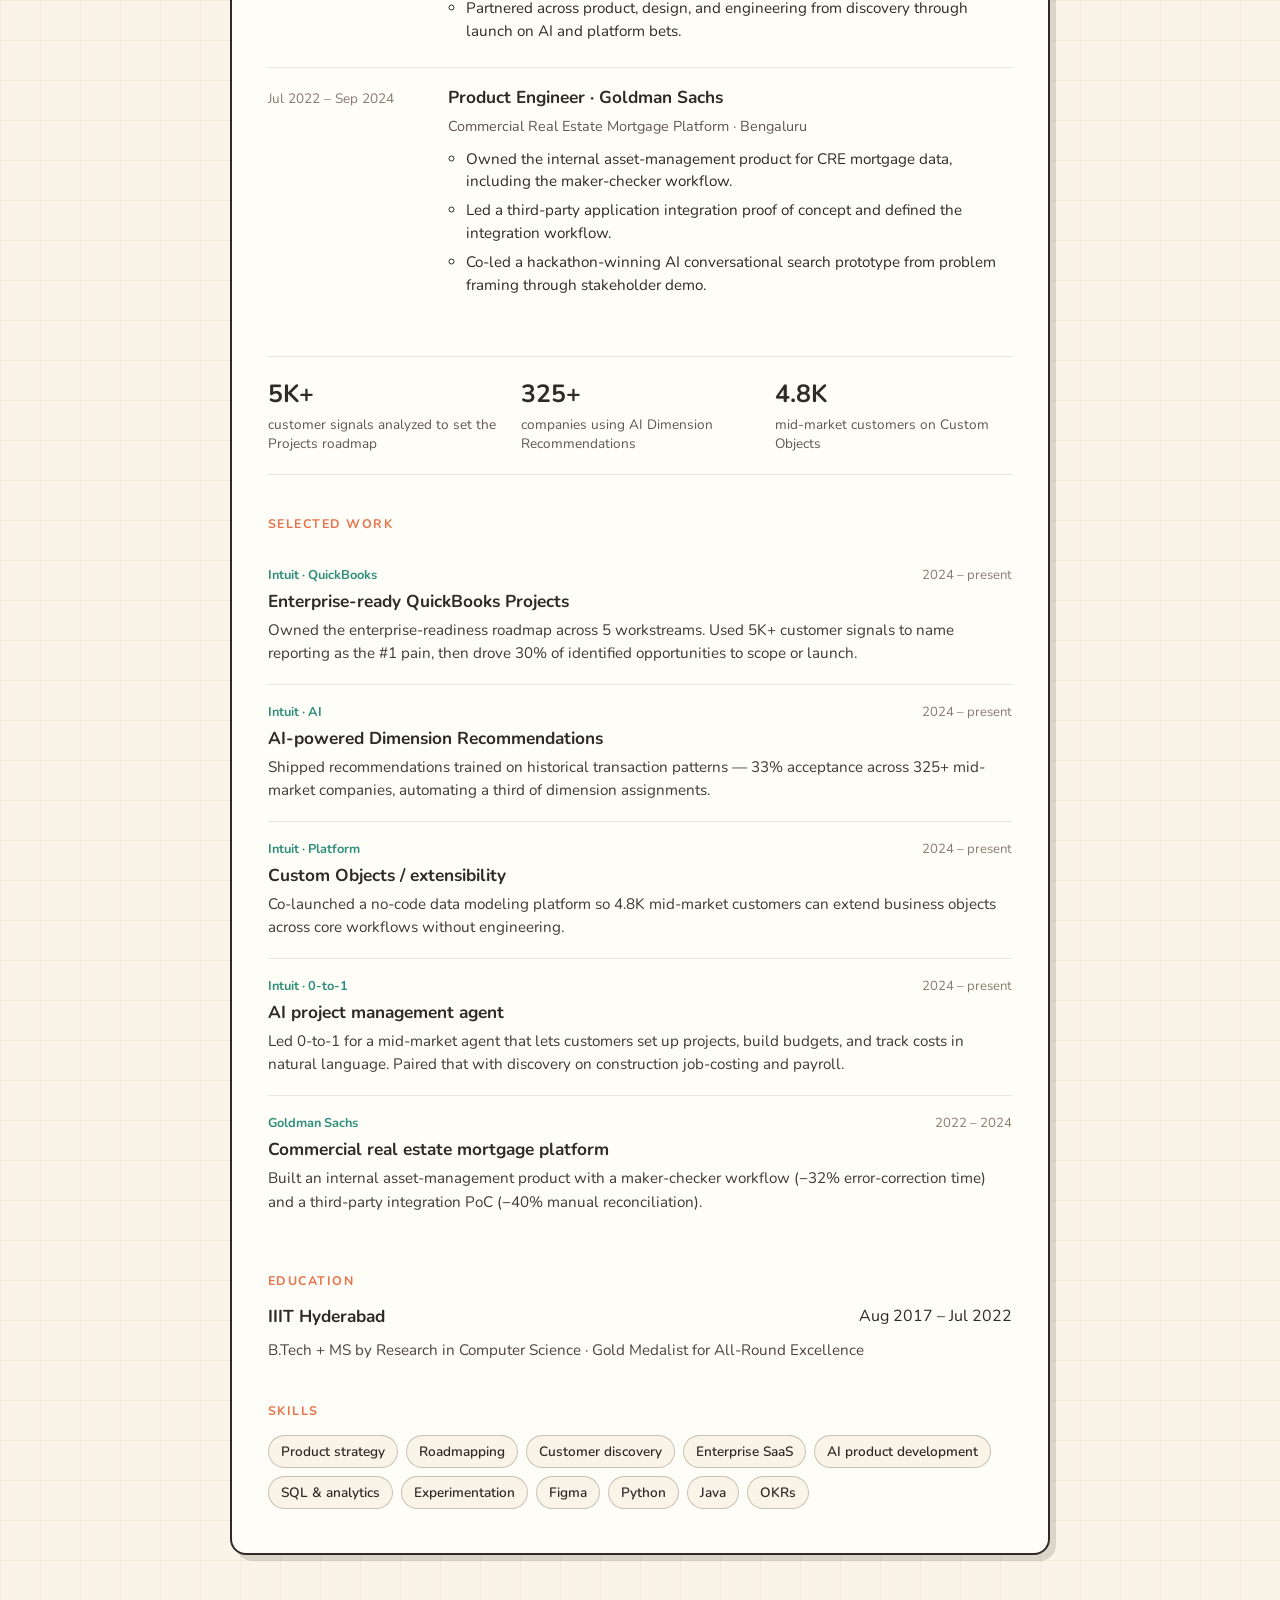
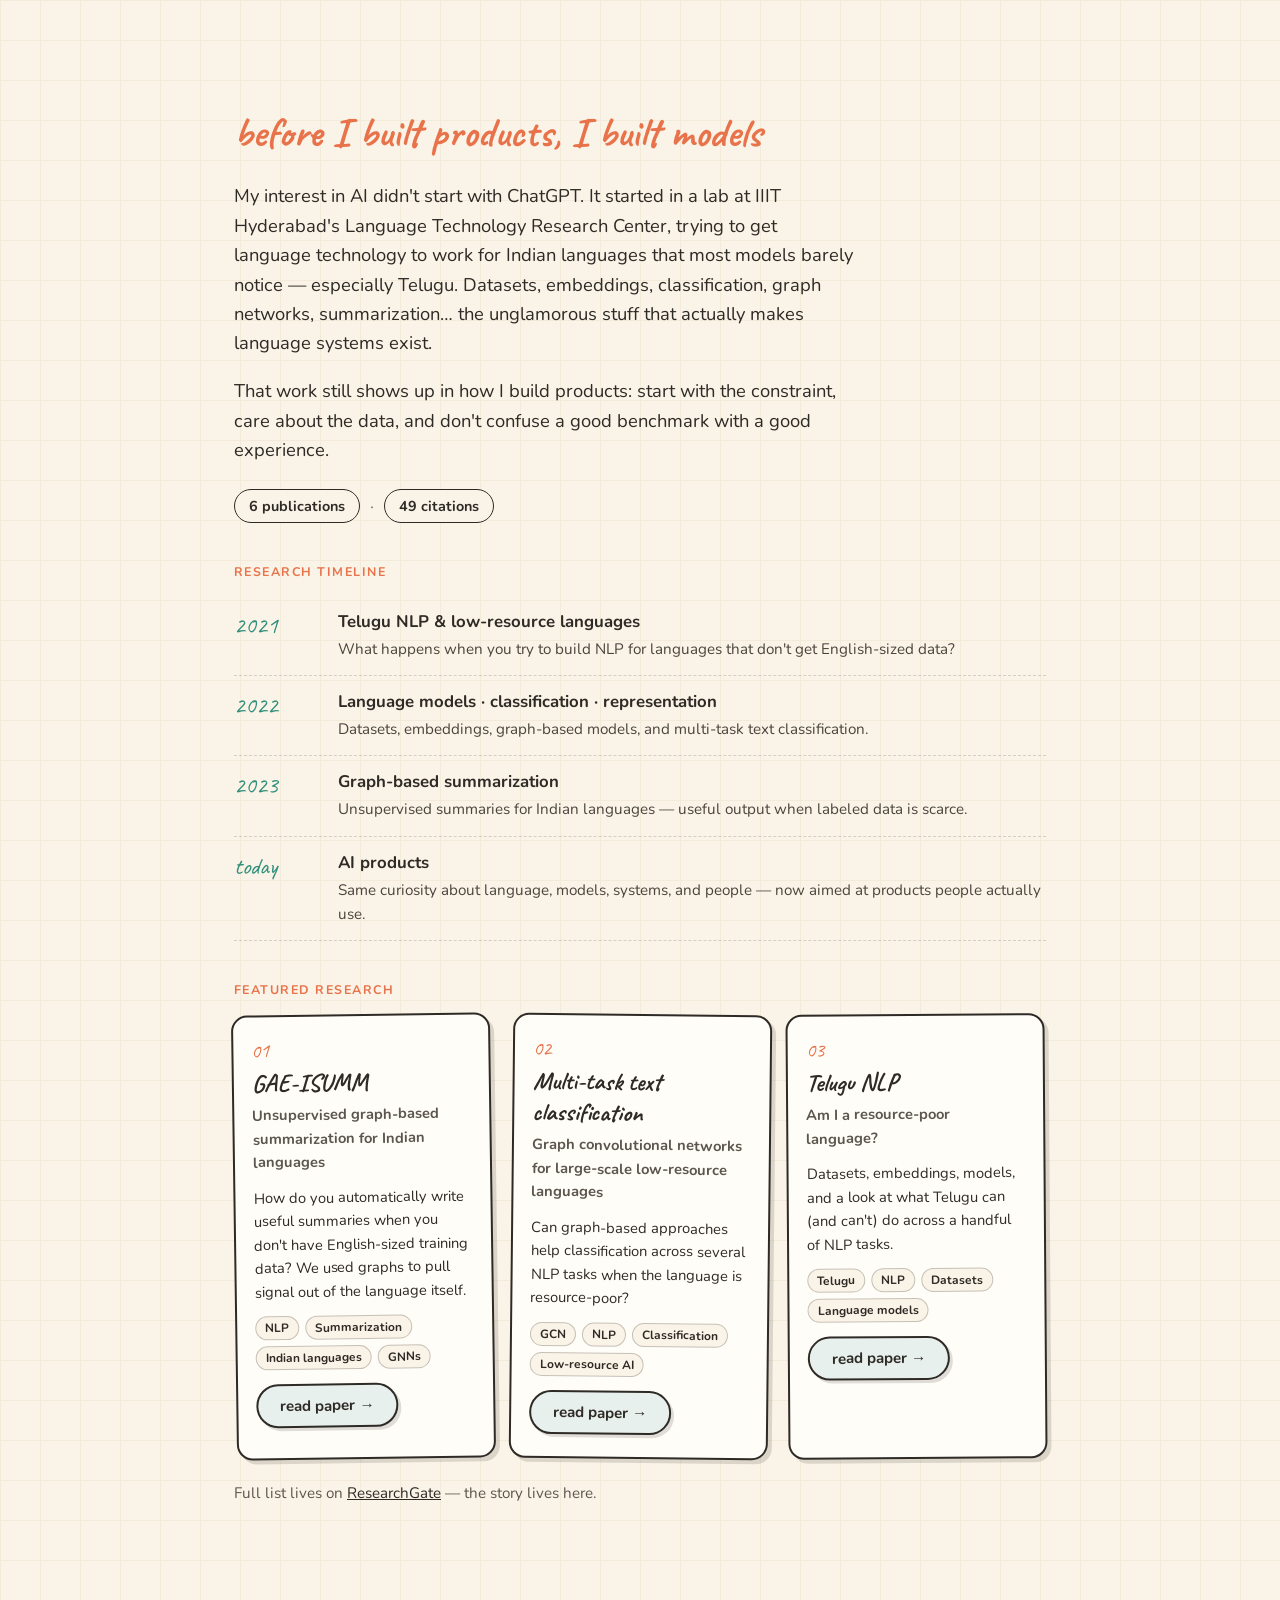
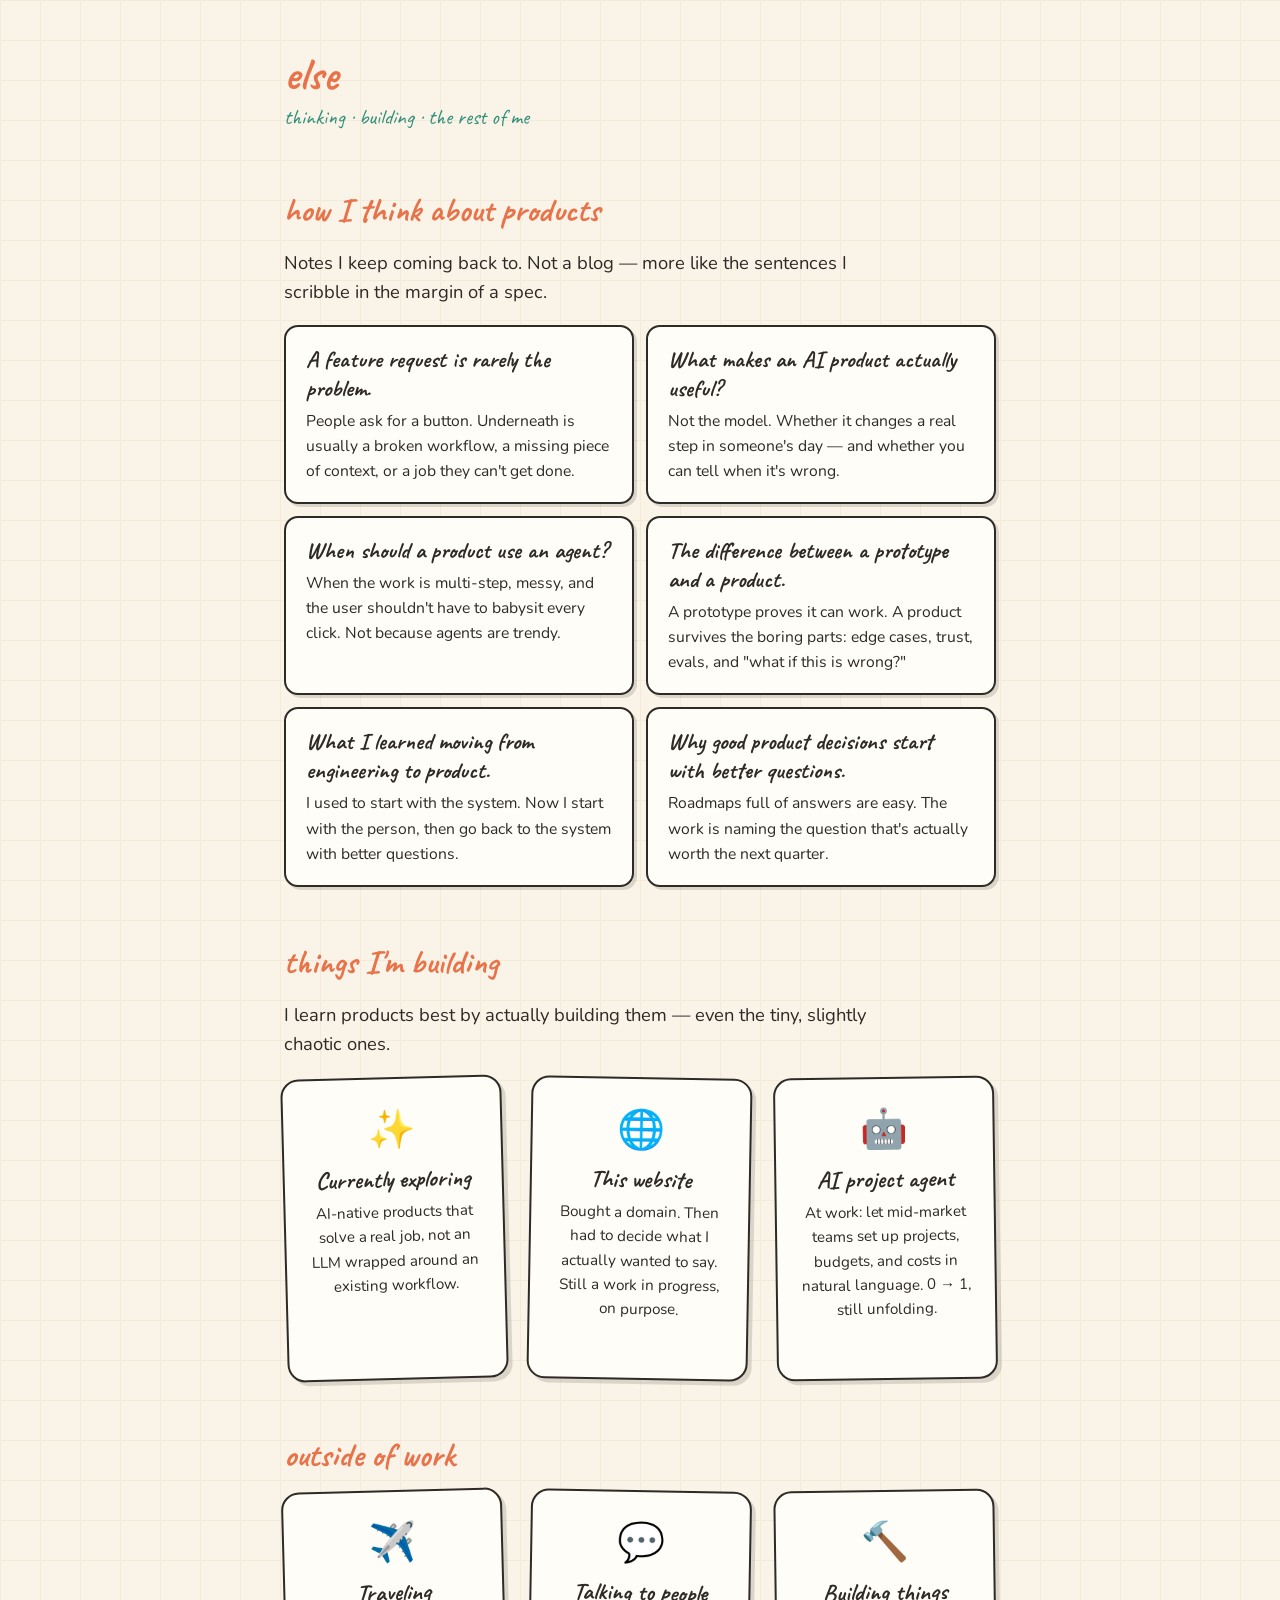
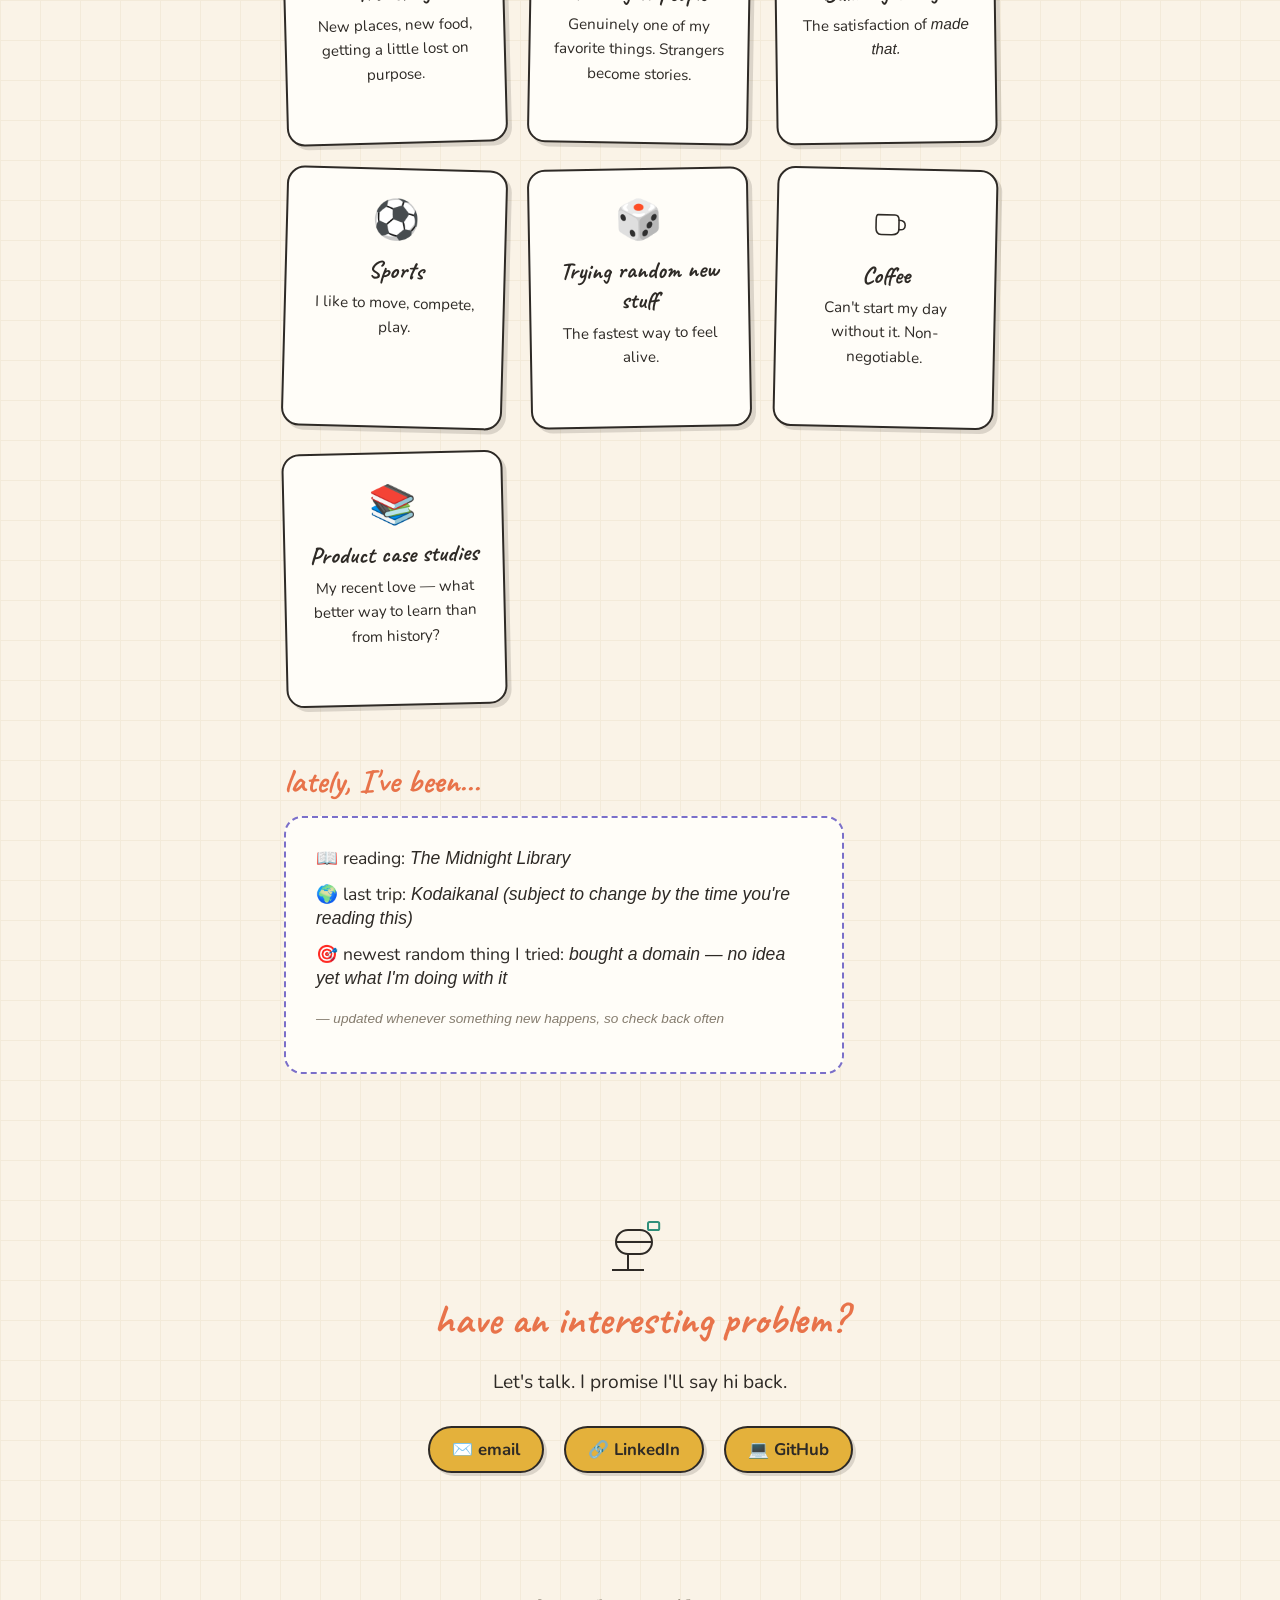
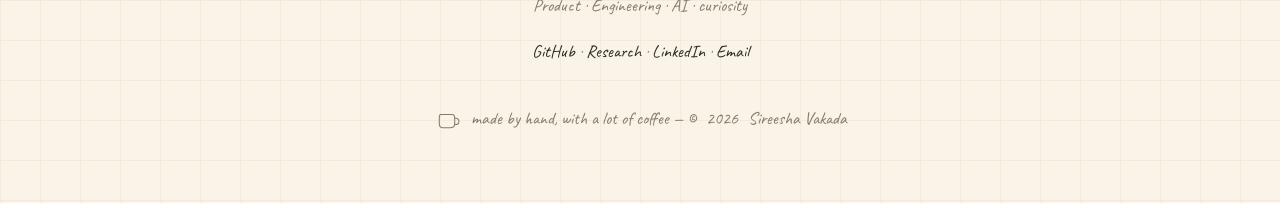
==== commit 020a4a26: "Update index.html" ====
--- a/index.html
+++ b/index.html
@@ -9,9 +9,69 @@
 <link rel="preconnect" href="https://fonts.googleapis.com">
 <link rel="preconnect" href="https://fonts.gstatic.com" crossorigin>
 <link href="https://fonts.googleapis.com/css2?family=Caveat:wght@500;700&family=Nunito:wght@400;600;700&display=swap" rel="stylesheet">
-<link rel="stylesheet" href="style.css" />
+<link rel="stylesheet" href="style.css?v=sip9" />
 </head>
-<body>
+<body class="intro-lock">
+
+<button type="button" class="intro-skip" id="intro-skip">skip</button>
+<div id="coffee-intro" class="coffee-intro" role="dialog" aria-label="Opening animation">
+  <p class="intro-caption">one sec — coffee first</p>
+
+  <div class="intro-stage">
+    <svg class="intro-art" viewBox="0 0 260 420" aria-hidden="true">
+      <defs>
+        <clipPath id="cup-inner">
+          <path d="M64 154 L84 362 Q130 380 176 362 L196 154 Q130 172 64 154Z"/>
+        </clipPath>
+        <clipPath id="coffee-level">
+          <rect id="coffee-level-rect" x="40" y="152" width="180" height="228"/>
+        </clipPath>
+        <linearGradient id="coffee-grad" x1="0" y1="0" x2="0" y2="1">
+          <stop offset="0%" stop-color="#7a4a2c"/>
+          <stop offset="55%" stop-color="#5a3018"/>
+          <stop offset="100%" stop-color="#3d1f0e"/>
+        </linearGradient>
+        <linearGradient id="glass-grad" x1="0" y1="0" x2="1" y2="0">
+          <stop offset="0%" stop-color="rgba(255,255,255,0.38)"/>
+          <stop offset="40%" stop-color="rgba(255,255,255,0.05)"/>
+          <stop offset="100%" stop-color="rgba(255,255,255,0.22)"/>
+        </linearGradient>
+      </defs>
+
+      <g clip-path="url(#cup-inner)">
+        <g clip-path="url(#coffee-level)">
+          <rect x="48" y="150" width="164" height="230" fill="url(#coffee-grad)"/>
+        </g>
+        <ellipse id="coffee-surface" cx="130" cy="152" rx="64" ry="13" fill="#8a5736"/>
+        <g class="intro-straw-move">
+          <path d="M161 136 L148 312 L164 314 L177 138 Z" fill="#efe6d6"/>
+          <path d="M169 138 L156 312" fill="none" stroke="#e8734a" stroke-width="4" stroke-linecap="round"/>
+        </g>
+      </g>
+
+      <path d="M54 148 L76 368 Q130 390 184 368 L206 148 Q130 168 54 148Z" fill="url(#glass-grad)" stroke="#e4d6c2" stroke-width="2.4"/>
+      <path d="M72 170 L78 300" fill="none" stroke="rgba(255,255,255,0.55)" stroke-width="4" stroke-linecap="round"/>
+      <ellipse cx="130" cy="148" rx="74" ry="16" fill="none" stroke="rgba(255,255,255,0.55)" stroke-width="3"/>
+
+      <path d="M70 226 L84 308 L176 308 L190 226Z" fill="#c48a58" fill-opacity="0.72"/>
+      <text x="130" y="280" text-anchor="middle" font-family="Caveat, cursive" font-size="46" font-weight="700" fill="#f6efe4">siri</text>
+      <ellipse cx="130" cy="368" rx="52" ry="11" fill="rgba(255,255,255,0.28)"/>
+
+      <g class="intro-lid">
+        <ellipse cx="130" cy="156" rx="80" ry="18" fill="#3a2216"/>
+        <path d="M50 150 Q50 172 130 182 Q210 172 210 150" fill="#2a1810"/>
+        <ellipse cx="130" cy="142" rx="80" ry="20" fill="#2a1810"/>
+        <ellipse cx="168" cy="136" rx="16" ry="7" fill="#1a0e08"/>
+      </g>
+
+      <g class="intro-straw-move">
+        <path d="M186 16 C 180 78, 174 114, 168 136 L 182 140 C 188 116, 196 78, 200 18 Z" fill="#efe6d6"/>
+        <path d="M193 22 C 187 80, 181 116, 175 138" fill="none" stroke="#e8734a" stroke-width="4" stroke-linecap="round"/>
+      </g>
+    </svg>
+  </div>
+</div>
+
 
 <nav class="site-nav" aria-label="Primary">
   <a class="nav-name" href="#top">Sireesha Vakada</a>
@@ -31,7 +91,14 @@
   <svg class="doodle d-plane" viewBox="0 0 100 100"><path d="M10 60 L55 55 L85 30 L92 33 L70 58 L90 62 L85 68 L62 66 L45 85 L38 82 L48 62 L10 66 Z" fill="none" stroke="var(--ink)" stroke-width="2.5" stroke-linejoin="round"/></svg>
   <svg class="doodle d-bulb" viewBox="0 0 100 100"><circle cx="50" cy="40" r="24" fill="none" stroke="var(--ink)" stroke-width="2.5"/><path d="M40 62 L60 62 L58 75 L42 75 Z" fill="none" stroke="var(--ink)" stroke-width="2.5"/><line x1="43" y1="80" x2="57" y2="80" stroke="var(--ink)" stroke-width="2.5" stroke-linecap="round"/><line x1="50" y1="8" x2="50" y2="16" stroke="var(--ink)" stroke-width="2.5" stroke-linecap="round"/><line x1="20" y1="40" x2="12" y2="40" stroke="var(--ink)" stroke-width="2.5" stroke-linecap="round"/></svg>
   <svg class="doodle d-stamp" viewBox="0 0 100 100"><rect x="15" y="15" width="70" height="70" rx="6" fill="none" stroke="var(--ink)" stroke-width="2.5" stroke-dasharray="6 5"/><circle cx="50" cy="50" r="20" fill="none" stroke="var(--ink)" stroke-width="2"/><text x="50" y="55" font-family="Caveat" font-size="16" text-anchor="middle" fill="var(--ink)">go!</text></svg>
-  <svg class="doodle d-hammer" viewBox="0 0 100 100"><rect x="45" y="35" width="14" height="50" rx="3" transform="rotate(35 52 60)" fill="none" stroke="var(--ink)" stroke-width="2.5"/><rect x="20" y="15" width="45" height="20" rx="4" transform="rotate(35 42 25)" fill="none" stroke="var(--ink)" stroke-width="2.5"/></svg>
+  <svg class="doodle d-coffee" viewBox="0 0 80 100" fill="none" stroke="var(--ink)" stroke-width="2.5" stroke-linecap="round">
+    <path class="steam s-a" d="M30 28 C 28 20, 34 18, 32 10"/>
+    <path class="steam s-b" d="M40 26 C 42 18, 36 16, 40 8"/>
+    <path class="steam s-c" d="M50 28 C 52 21, 48 17, 51 11"/>
+    <path d="M22 40 H54 Q62 40 62 50 V68 Q62 78 48 78 H28 Q18 78 18 66 V50 Q18 40 22 40Z"/>
+    <path d="M62 50 Q74 50 74 60 Q74 70 62 68"/>
+    <line x1="24" y1="48" x2="52" y2="48"/>
+  </svg>
 </div>
 
 <!-- HERO -->
@@ -45,6 +112,17 @@
       <a class="pill-link" href="#professional-corner">my experience →</a>
       <a class="pill-link calm" href="#research">read my research →</a>
       <a class="pill-link calm" href="https://www.linkedin.com/in/sireesha-vakada-a52286177/" target="_blank" rel="noopener">LinkedIn →</a>
+    </div>
+    <div class="hero-coffee" aria-hidden="true">
+      <svg viewBox="0 0 80 100" fill="none" stroke="var(--ink)" stroke-width="2.5" stroke-linecap="round">
+        <g class="steam s-a"><path d="M30 28 C 28 20, 34 18, 32 10"/></g>
+        <g class="steam s-b"><path d="M40 26 C 42 18, 36 16, 40 8"/></g>
+        <g class="steam s-c"><path d="M50 28 C 52 21, 48 17, 51 11"/></g>
+        <path d="M22 40 H54 Q62 40 62 50 V68 Q62 78 48 78 H28 Q18 78 18 66 V50 Q18 40 22 40Z"/>
+        <path d="M62 50 Q74 50 74 60 Q74 70 62 68"/>
+        <ellipse class="coffee-fill" cx="40" cy="62" rx="16" ry="5"/>
+        <line x1="24" y1="48" x2="52" y2="48"/>
+      </svg>
     </div>
     <a class="scroll-cue" href="#about">
       <span>scroll down</span>
@@ -433,7 +511,15 @@
         <span class="card-note">why not?</span>
       </div>
       <div class="card" tabindex="0">
-        <div class="card-icon">☕</div>
+        <div class="card-icon coffee-icon">
+          <svg viewBox="0 0 80 100" fill="none" stroke="currentColor" stroke-width="3" stroke-linecap="round">
+            <path class="steam s-a" d="M30 28 C 28 20, 34 18, 32 10"/>
+            <path class="steam s-b" d="M40 26 C 42 18, 36 16, 40 8"/>
+            <path class="steam s-c" d="M50 28 C 52 21, 48 17, 51 11"/>
+            <path d="M22 40 H54 Q62 40 62 50 V68 Q62 78 48 78 H28 Q18 78 18 66 V50 Q18 40 22 40Z"/>
+            <path d="M62 50 Q74 50 74 60 Q74 70 62 68"/>
+          </svg>
+        </div>
         <h3>Coffee</h3>
         <p>Can't start my day without it. Non-negotiable.</p>
         <span class="card-note">one more cup</span>
@@ -489,9 +575,18 @@
     ·
     <a href="mailto:sireeshavakada39@gmail.com">Email</a>
   </p>
-  <p>made by hand, with a lot of coffee — © <span id="year"></span> Sireesha Vakada</p>
+  <p class="footer-coffee">
+    <svg viewBox="0 0 80 100" fill="none" stroke="currentColor" stroke-width="3" stroke-linecap="round" aria-hidden="true">
+      <path class="steam s-a" d="M30 28 C 28 20, 34 18, 32 10"/>
+      <path class="steam s-b" d="M40 26 C 42 18, 36 16, 40 8"/>
+      <path class="steam s-c" d="M50 28 C 52 21, 48 17, 51 11"/>
+      <path d="M22 40 H54 Q62 40 62 50 V68 Q62 78 48 78 H28 Q18 78 18 66 V50 Q18 40 22 40Z"/>
+      <path d="M62 50 Q74 50 74 60 Q74 70 62 68"/>
+    </svg>
+    made by hand, with a lot of coffee — © <span id="year"></span> Sireesha Vakada
+  </p>
 </footer>
 
-<script src="script.js"></script>
+<script src="script.js?v=sip12"></script>
 </body>
 </html>
--- a/style.css
+++ b/style.css
@@ -15,7 +15,7 @@
 
 * { box-sizing: border-box; }
 
-html { scroll-behavior: smooth; scroll-padding-top: 72px; }
+html { scroll-behavior: smooth; scroll-padding-top: 72px; overflow-x: hidden; }
 
 body {
   margin: 0;
@@ -26,8 +26,94 @@
   background-size: 40px 40px;
   color: var(--ink);
   font-family: var(--font-body);
-  overflow-x: hidden;
   position: relative;
+}
+body.intro-lock { overflow: hidden; }
+
+.coffee-intro {
+  position: fixed;
+  inset: 0;
+  z-index: 1000;
+  background: var(--paper);
+  background-image:
+    linear-gradient(var(--paper-2) 1px, transparent 1px),
+    linear-gradient(90deg, var(--paper-2) 1px, transparent 1px);
+  background-size: 40px 40px;
+  display: grid;
+  place-items: center;
+  overflow: hidden;
+  transition: opacity 0.5s ease;
+}
+.coffee-intro.is-done { opacity: 0; pointer-events: none; }
+
+.intro-skip {
+  position: fixed;
+  top: 18px;
+  right: 18px;
+  z-index: 1100;
+  font-family: var(--font-body);
+  font-size: 0.95rem;
+  font-weight: 700;
+  background: #fffdf8;
+  border: 2px solid var(--ink);
+  border-radius: 999px;
+  padding: 10px 18px;
+  color: var(--ink);
+  cursor: pointer;
+  pointer-events: auto;
+  box-shadow: 2px 2px 0 var(--shadow);
+}
+.intro-skip:hover { transform: translate(-1px, -1px); }
+
+.intro-caption {
+  position: absolute;
+  top: 8vh;
+  left: 0;
+  right: 0;
+  text-align: center;
+  pointer-events: none;
+  font-family: var(--font-hand);
+  font-size: clamp(1.5rem, 4vw, 2.1rem);
+  color: var(--accent-1);
+  margin: 0;
+  z-index: 4;
+  opacity: 1;
+}
+.coffee-intro.is-gone .intro-caption {
+  opacity: 0;
+  transition: opacity 0.35s ease;
+}
+
+.intro-stage {
+  position: relative;
+  width: min(280px, 68vw);
+  aspect-ratio: 260 / 420;
+  z-index: 3;
+  overflow: hidden;
+  filter: drop-shadow(0 18px 20px rgba(42, 24, 16, 0.18));
+  transition: opacity 0.55s ease, transform 0.55s ease;
+}
+.coffee-intro.is-gone .intro-stage {
+  opacity: 0;
+  transform: scale(0.94);
+}
+.intro-art {
+  width: 100%;
+  height: 100%;
+  display: block;
+  overflow: hidden;
+}
+
+.intro-straw-move {
+  opacity: 0;
+  visibility: hidden;
+  transform: translateY(-280px);
+}
+.coffee-intro.is-straw .intro-straw-move {
+  opacity: 1;
+  visibility: visible;
+  transform: translateY(0);
+  transition: transform 0.8s cubic-bezier(0.22, 1, 0.36, 1), opacity 0.12s ease;
 }
 
 h1, h2, h3 {
@@ -117,7 +203,67 @@
 .d-plane { top: 8%; left: 6%; animation-delay: 0s; color: var(--accent-1); }
 .d-bulb { top: 22%; right: 8%; width: 60px; height: 60px; animation-delay: 1.2s; }
 .d-stamp { bottom: 30%; left: 4%; width: 65px; height: 65px; animation-delay: 2.4s; }
-.d-hammer { bottom: 12%; right: 6%; animation-delay: 0.6s; }
+.d-coffee { bottom: 10%; right: 7%; width: 58px; height: 74px; animation-delay: 0.6s; }
+
+.steam {
+  stroke: var(--accent-1);
+  opacity: 0;
+  transform-box: fill-box;
+  transform-origin: center bottom;
+  animation: steam-rise 2.8s ease-in-out infinite;
+}
+.steam.s-b { animation-delay: 0.5s; stroke: var(--accent-2); }
+.steam.s-c { animation-delay: 1s; }
+@keyframes steam-rise {
+  0% { opacity: 0; transform: translateY(6px); }
+  25% { opacity: 0.85; }
+  100% { opacity: 0; transform: translateY(-16px); }
+}
+.coffee-fill {
+  fill: var(--accent-3);
+  stroke: none;
+  transform-origin: 40px 78px;
+  animation: coffee-sway 3.4s ease-in-out infinite;
+}
+@keyframes coffee-sway {
+  0%, 100% { transform: translateY(0); }
+  50% { transform: translateY(-3px); }
+}
+
+.hero-coffee {
+  position: absolute;
+  right: 4%;
+  bottom: 8%;
+  width: 72px;
+  height: 90px;
+  opacity: 0.7;
+  pointer-events: none;
+  z-index: 1;
+}
+.hero-coffee svg { width: 100%; height: 100%; }
+
+.coffee-icon {
+  width: 42px;
+  height: 52px;
+  margin: 0 auto;
+}
+.coffee-icon svg { width: 100%; height: 100%; color: var(--ink); }
+
+.footer-coffee {
+  display: inline-flex;
+  align-items: center;
+  justify-content: center;
+  gap: 10px;
+}
+.footer-coffee svg {
+  width: 28px;
+  height: 36px;
+}
+
+@media (prefers-reduced-motion: reduce) {
+  .steam, .coffee-fill, .doodle, .scroll-cue { animation: none; }
+  .steam { opacity: 0.5; }
+}
 
 @keyframes floaty {
   0%, 100% { transform: translateY(0) rotate(0deg); }
@@ -159,12 +305,6 @@
   margin: 18px auto 0;
   line-height: 1.3;
 }
-.hero-creds {
-  font-family: var(--font-hand);
-  font-size: 1.3rem;
-  color: var(--accent-2);
-  margin: 16px 0 0;
-}
 .hero-sub {
   font-size: clamp(1.05rem, 2.2vw, 1.2rem);
   max-width: 540px;
@@ -178,8 +318,12 @@
   flex-direction: column;
   align-items: center;
   gap: 4px;
+  color: var(--ink);
+  text-decoration: none;
   animation: bob 2s ease-in-out infinite;
-}
+  cursor: pointer;
+}
+.scroll-cue:hover { color: var(--accent-1); }
 .scroll-arrow { width: 40px; height: 30px; }
 @keyframes bob {
   0%, 100% { transform: translateY(0); }
@@ -324,8 +468,8 @@
   display: inline-block;
   background: var(--accent-3);
   color: var(--ink);
-  font-family: var(--font-hand);
-  font-size: 1.15rem;
+  font-family: var(--font-body);
+  font-size: 0.95rem;
   font-weight: 700;
   text-decoration: none;
   padding: 10px 22px;
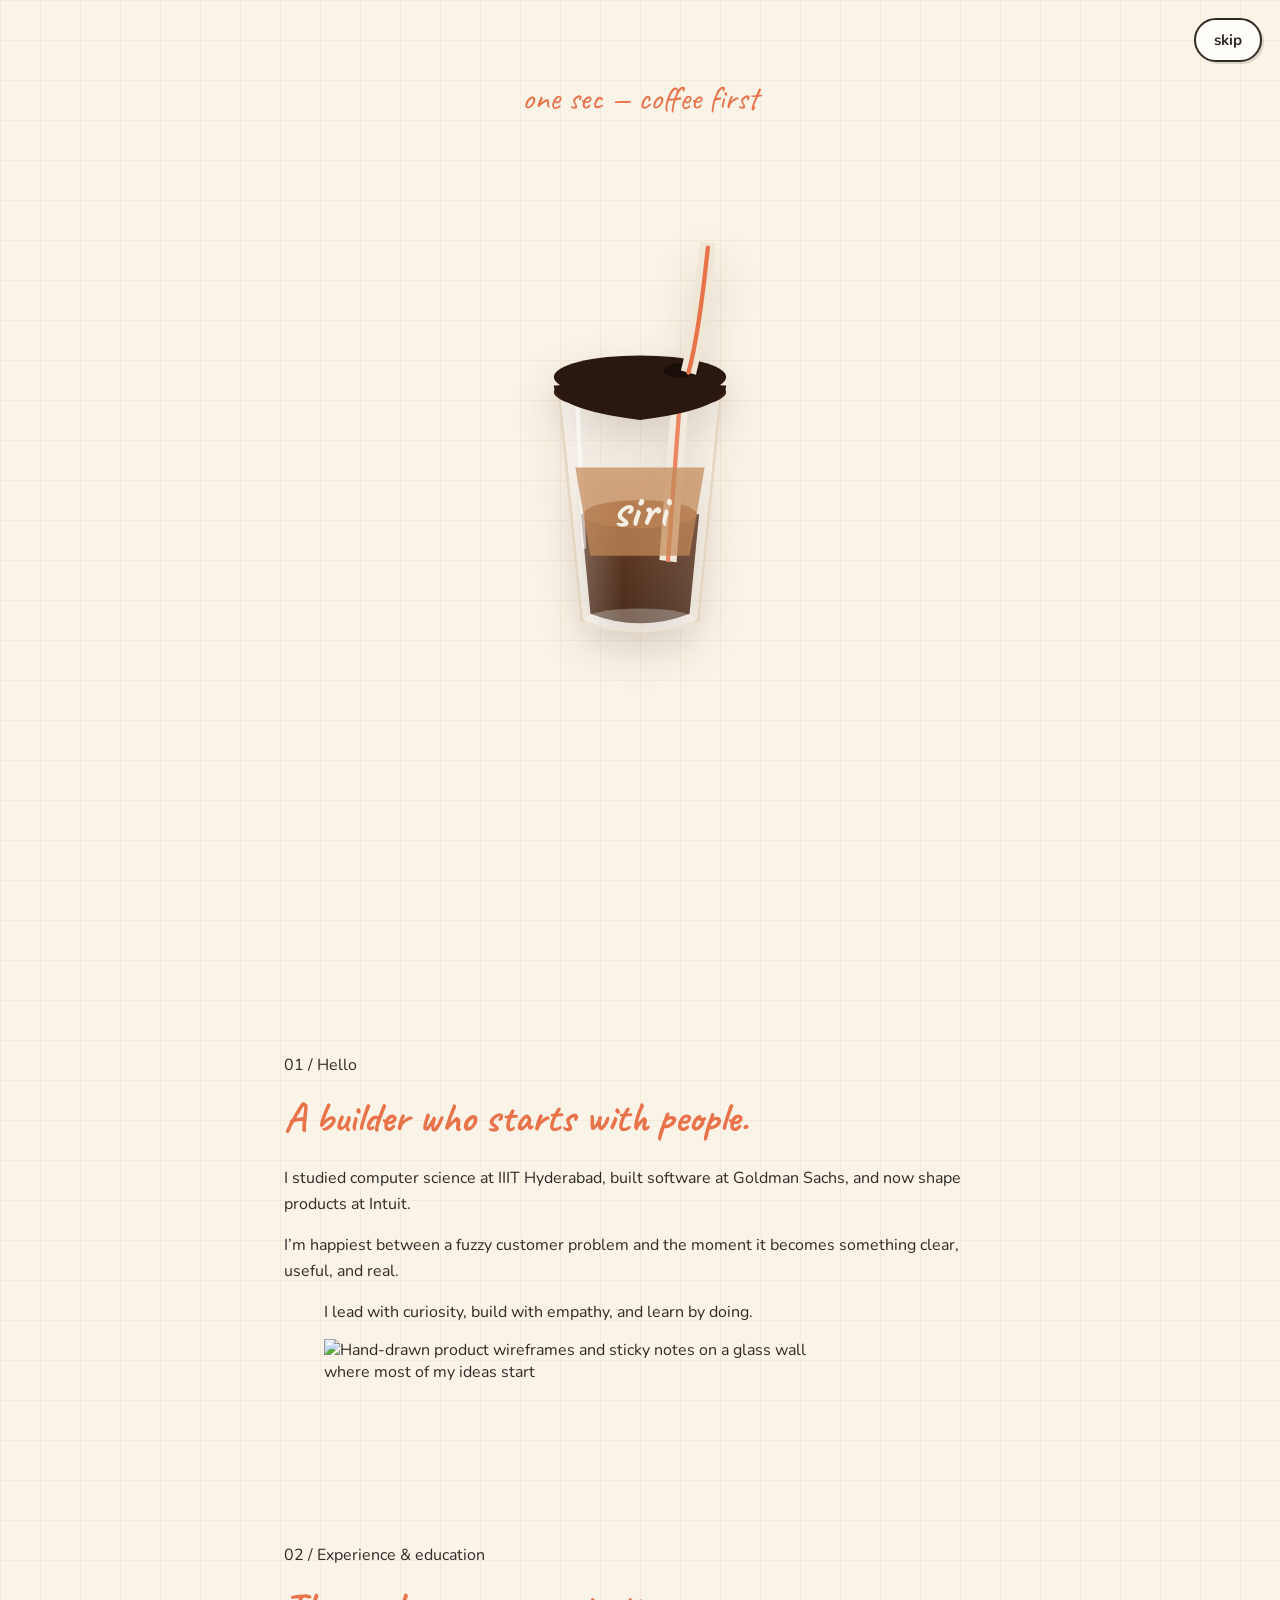
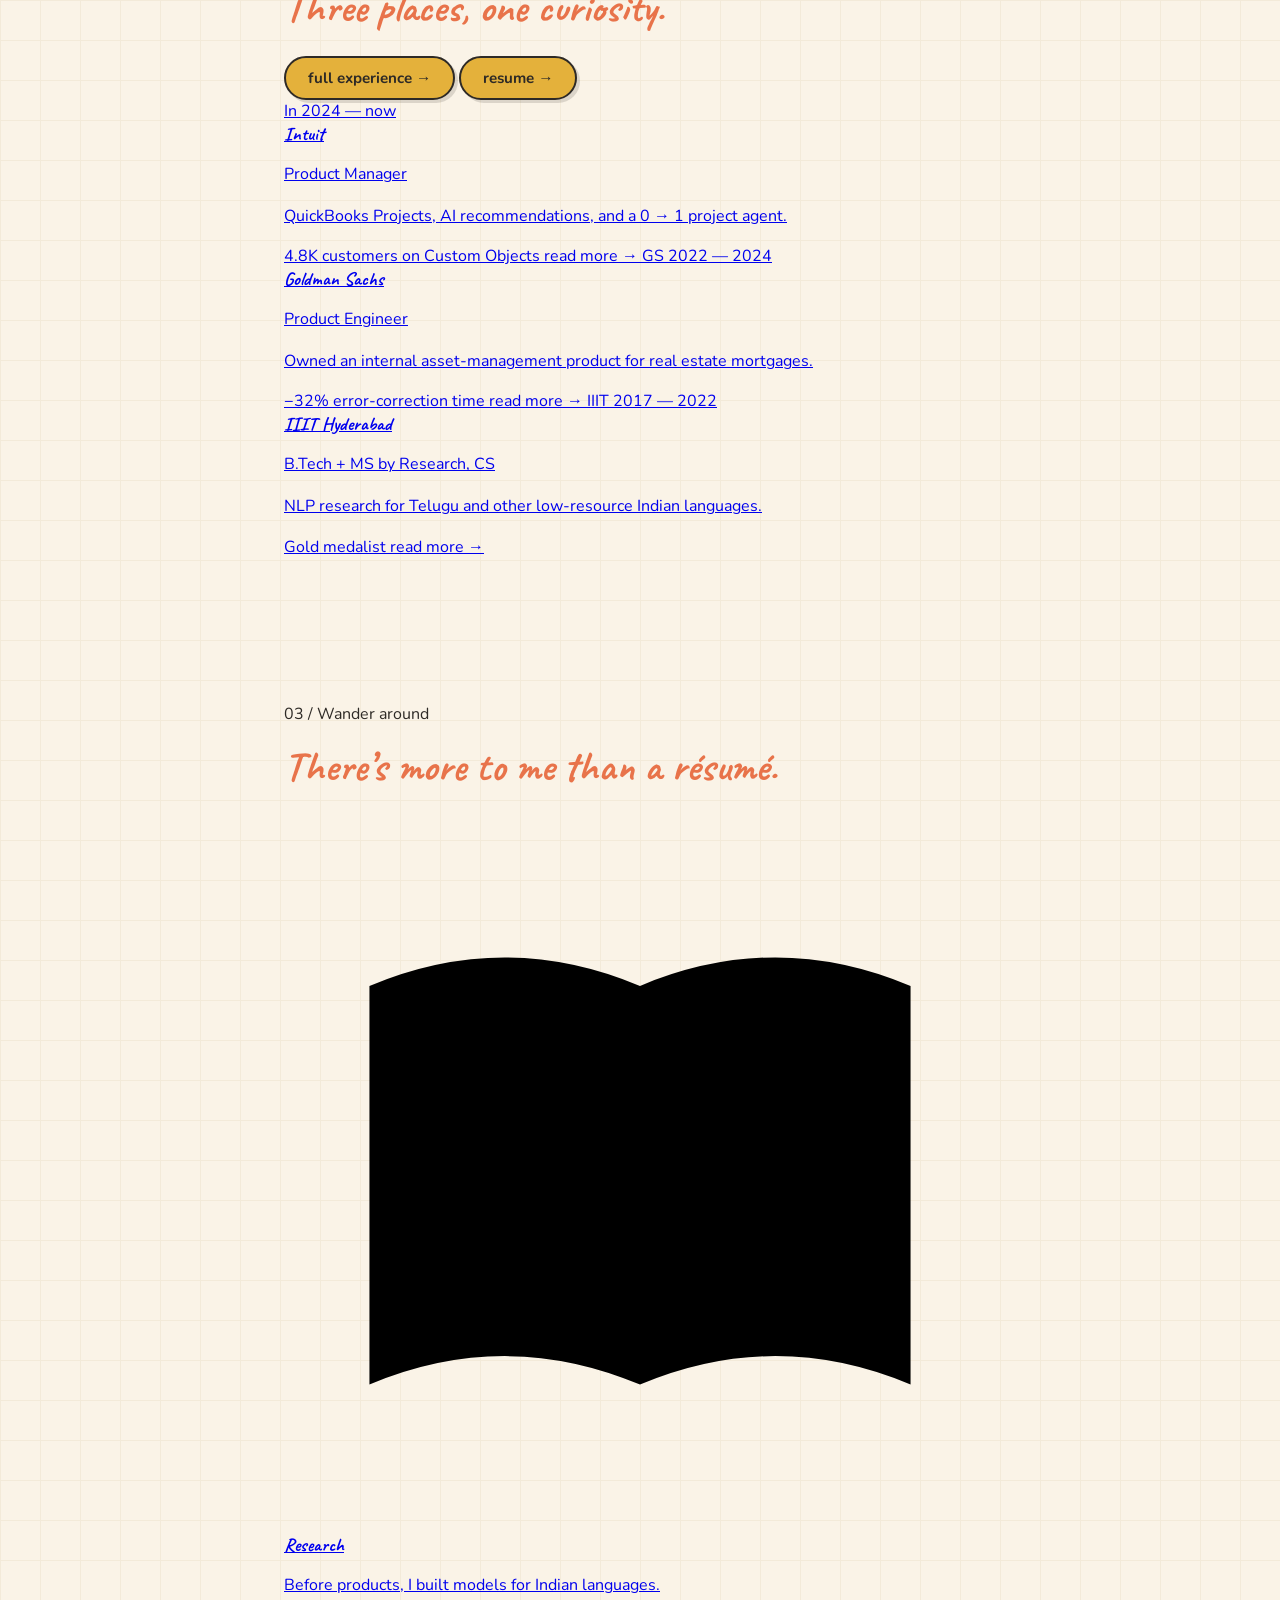
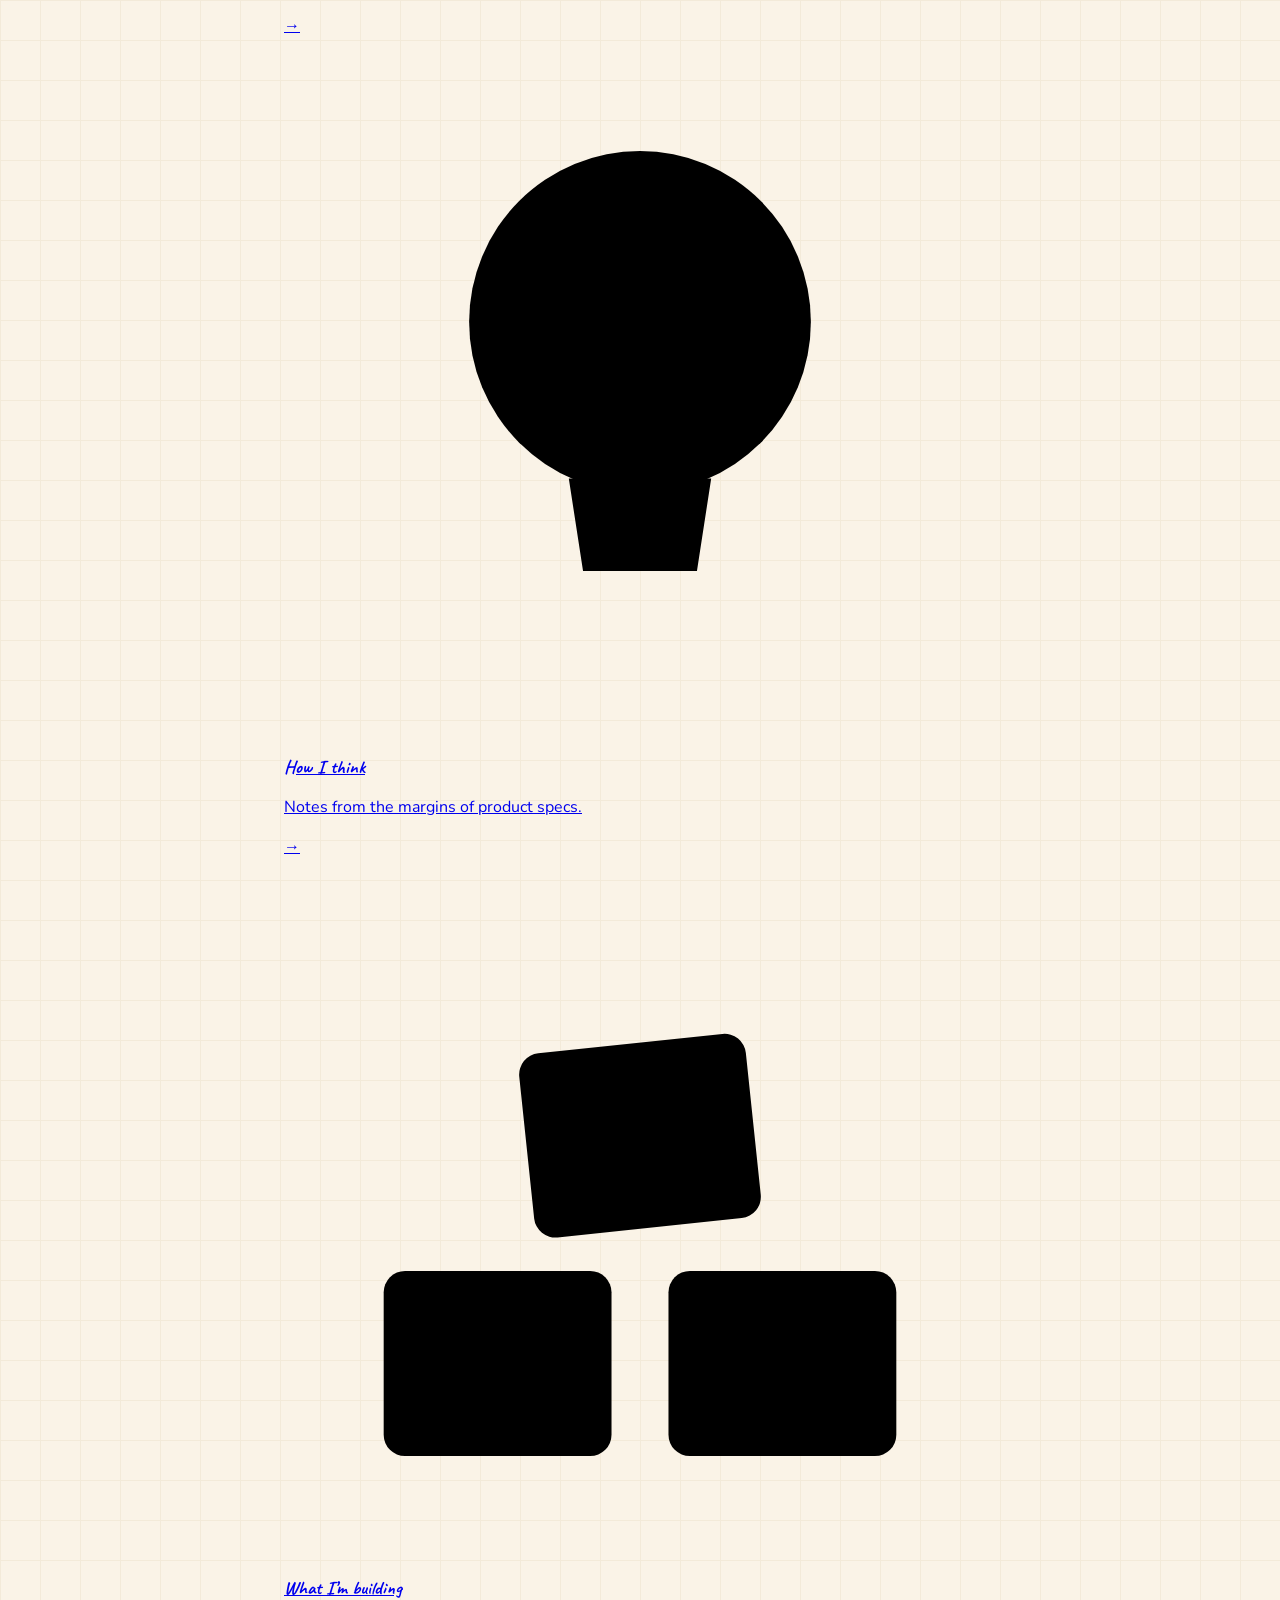
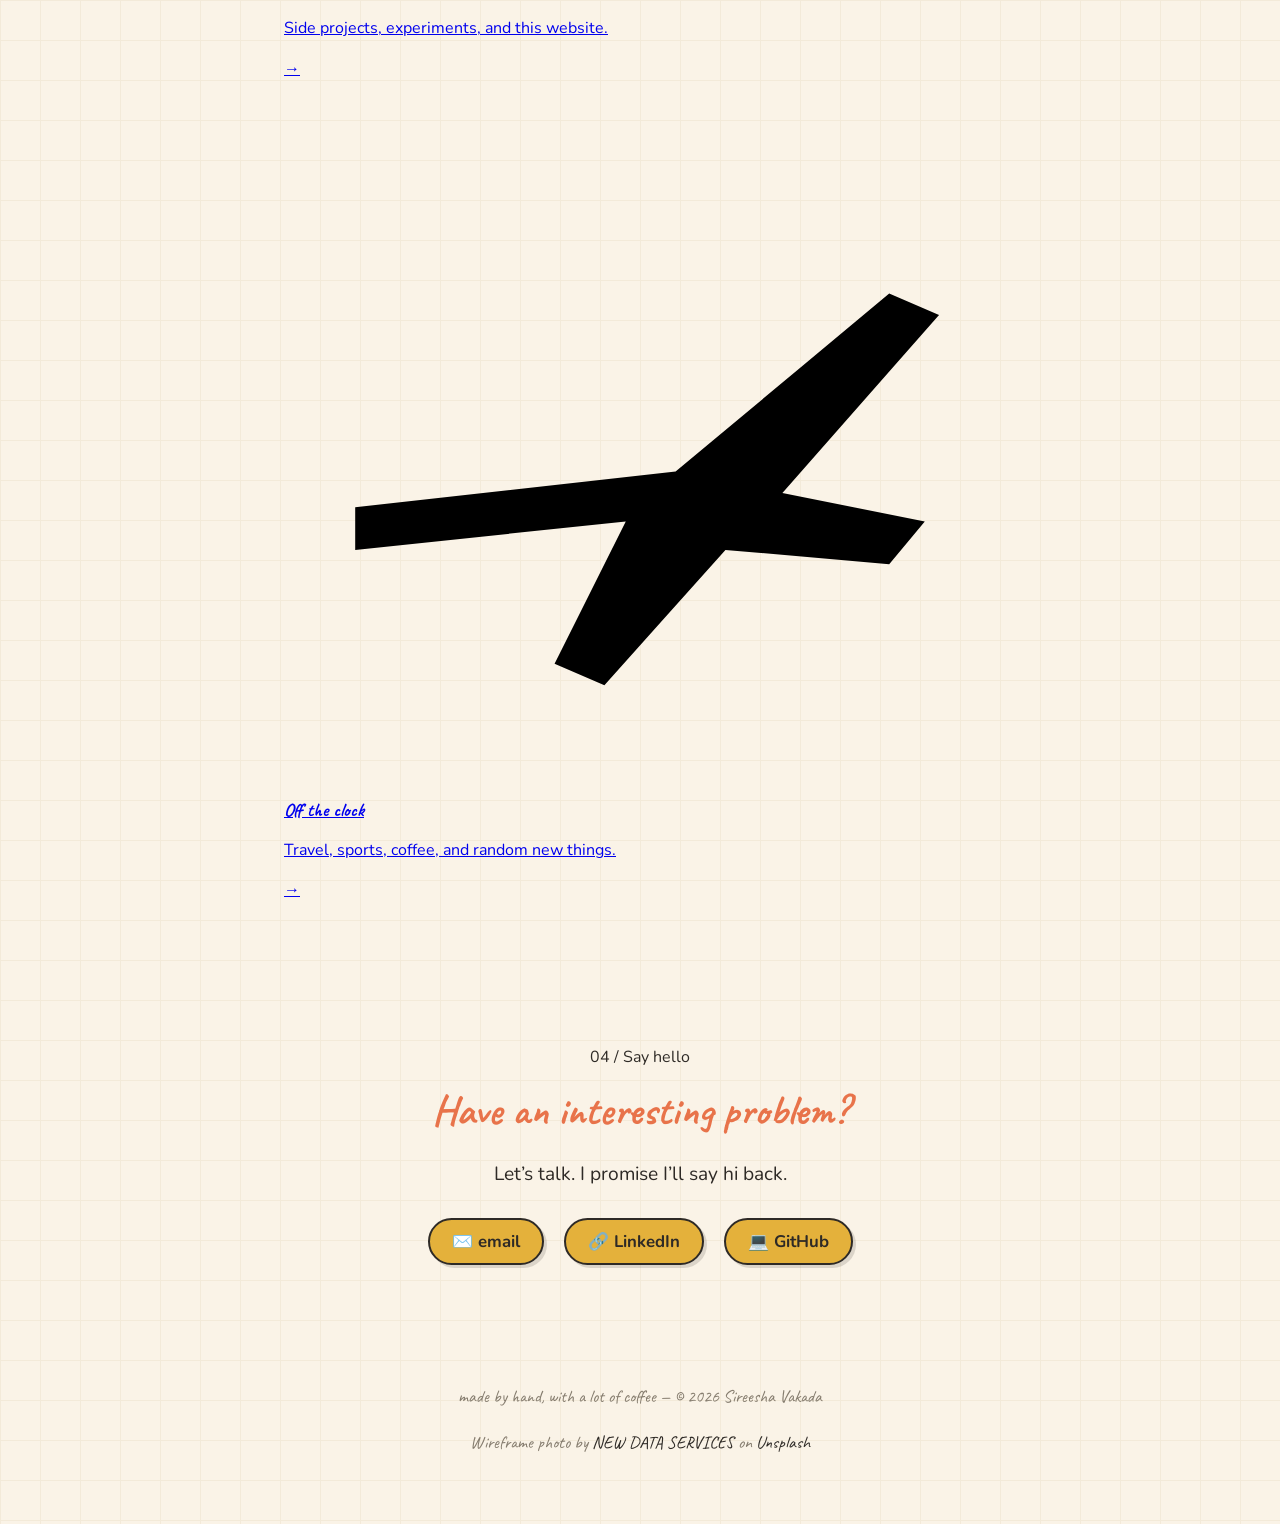
==== commit c2e5f390: "Update index.html" ====
--- a/index.html
+++ b/index.html
@@ -5,13 +5,31 @@
 <meta name="viewport" content="width=device-width, initial-scale=1.0" />
 <title>Sireesha Vakada — Product, Engineering &amp; AI</title>
 <meta name="description" content="Sireesha Vakada is a Product Manager at Intuit with an engineering and NLP research background. She builds products at the intersection of technology, users, and AI." />
+<link rel="canonical" href="https://vakada.in/" />
+<meta name="theme-color" content="#faf3e7" />
+<meta property="og:type" content="website" />
+<meta property="og:site_name" content="Sireesha Vakada" />
+<meta property="og:title" content="Sireesha Vakada — Product, Engineering &amp; AI" />
+<meta property="og:description" content="Product Manager at Intuit. Engineer by training, NLP researcher at heart." />
+<meta property="og:url" content="https://vakada.in/" />
+<meta property="og:image" content="https://vakada.in/assets/sireesha-waterfall.jpg" />
+<meta name="twitter:card" content="summary_large_image" />
 <link rel="icon" href="data:image/svg+xml,%3Csvg xmlns='http://www.w3.org/2000/svg' viewBox='0 0 100 100'%3E%3Ctext y='.9em' font-size='80'%3E%E2%9C%8F%EF%B8%8F%3C/text%3E%3C/svg%3E" />
 <link rel="preconnect" href="https://fonts.googleapis.com">
 <link rel="preconnect" href="https://fonts.gstatic.com" crossorigin>
-<link href="https://fonts.googleapis.com/css2?family=Caveat:wght@500;700&family=Nunito:wght@400;600;700&display=swap" rel="stylesheet">
+<link href="https://fonts.googleapis.com/css2?family=Caveat:wght@500;700&family=Nunito:wght@400;600;700;800&display=swap" rel="stylesheet">
 <link rel="stylesheet" href="style.css?v=sip9" />
+<link rel="stylesheet" href="redesign.css?v=5" />
+<script>
+  try {
+    if (sessionStorage.getItem('coffee-intro-seen')) {
+      document.documentElement.classList.add('skip-intro');
+    }
+  } catch (error) {}
+</script>
 </head>
-<body class="intro-lock">
+<body class="intro-lock home">
+<a class="skip-to-content" href="#top">skip to content</a>
 
 <button type="button" class="intro-skip" id="intro-skip">skip</button>
 <div id="coffee-intro" class="coffee-intro" role="dialog" aria-label="Opening animation">
@@ -72,474 +90,145 @@
   </div>
 </div>
 
-
 <nav class="site-nav" aria-label="Primary">
-  <a class="nav-name" href="#top">Sireesha Vakada</a>
+  <a class="nav-name" href="index.html">Sireesha Vakada</a>
   <div class="nav-right">
     <div class="nav-links">
-      <a href="#professional-corner">experience</a>
-      <a href="#research">research</a>
-      <a href="#about">about</a>
-      <a href="#else">else</a>
+      <a href="experience.html">experience</a>
+      <a href="research.html">research</a>
+      <a href="thinking.html">thinking</a>
+      <a href="building.html">building</a>
+      <a href="life.html">life</a>
     </div>
     <a class="nav-cta" href="#say-hi">say hi</a>
   </div>
 </nav>
 
-<!-- floating background doodles -->
 <div class="bg-doodles" aria-hidden="true">
   <svg class="doodle d-plane" viewBox="0 0 100 100"><path d="M10 60 L55 55 L85 30 L92 33 L70 58 L90 62 L85 68 L62 66 L45 85 L38 82 L48 62 L10 66 Z" fill="none" stroke="var(--ink)" stroke-width="2.5" stroke-linejoin="round"/></svg>
   <svg class="doodle d-bulb" viewBox="0 0 100 100"><circle cx="50" cy="40" r="24" fill="none" stroke="var(--ink)" stroke-width="2.5"/><path d="M40 62 L60 62 L58 75 L42 75 Z" fill="none" stroke="var(--ink)" stroke-width="2.5"/><line x1="43" y1="80" x2="57" y2="80" stroke="var(--ink)" stroke-width="2.5" stroke-linecap="round"/><line x1="50" y1="8" x2="50" y2="16" stroke="var(--ink)" stroke-width="2.5" stroke-linecap="round"/><line x1="20" y1="40" x2="12" y2="40" stroke="var(--ink)" stroke-width="2.5" stroke-linecap="round"/></svg>
-  <svg class="doodle d-stamp" viewBox="0 0 100 100"><rect x="15" y="15" width="70" height="70" rx="6" fill="none" stroke="var(--ink)" stroke-width="2.5" stroke-dasharray="6 5"/><circle cx="50" cy="50" r="20" fill="none" stroke="var(--ink)" stroke-width="2"/><text x="50" y="55" font-family="Caveat" font-size="16" text-anchor="middle" fill="var(--ink)">go!</text></svg>
-  <svg class="doodle d-coffee" viewBox="0 0 80 100" fill="none" stroke="var(--ink)" stroke-width="2.5" stroke-linecap="round">
-    <path class="steam s-a" d="M30 28 C 28 20, 34 18, 32 10"/>
-    <path class="steam s-b" d="M40 26 C 42 18, 36 16, 40 8"/>
-    <path class="steam s-c" d="M50 28 C 52 21, 48 17, 51 11"/>
-    <path d="M22 40 H54 Q62 40 62 50 V68 Q62 78 48 78 H28 Q18 78 18 66 V50 Q18 40 22 40Z"/>
-    <path d="M62 50 Q74 50 74 60 Q74 70 62 68"/>
-    <line x1="24" y1="48" x2="52" y2="48"/>
-  </svg>
 </div>
 
 <!-- HERO -->
 <section class="hero" id="top">
   <div class="hero-inner">
-    <p class="hero-kicker">Product Manager · Intuit</p>
-    <h1>Hi, I'm Sireesha.</h1>
-    <p class="hero-line">I build products at the intersection of technology, users, and AI.</p>
-    <p class="hero-sub">Product Manager at Intuit with a background in software engineering and NLP research. I enjoy turning ambiguous problems into products that are useful, technically grounded, and worth building.</p>
-    <div class="hero-actions">
-      <a class="pill-link" href="#professional-corner">my experience →</a>
-      <a class="pill-link calm" href="#research">read my research →</a>
-      <a class="pill-link calm" href="https://www.linkedin.com/in/sireesha-vakada-a52286177/" target="_blank" rel="noopener">LinkedIn →</a>
-    </div>
-    <div class="hero-coffee" aria-hidden="true">
-      <svg viewBox="0 0 80 100" fill="none" stroke="var(--ink)" stroke-width="2.5" stroke-linecap="round">
-        <g class="steam s-a"><path d="M30 28 C 28 20, 34 18, 32 10"/></g>
-        <g class="steam s-b"><path d="M40 26 C 42 18, 36 16, 40 8"/></g>
-        <g class="steam s-c"><path d="M50 28 C 52 21, 48 17, 51 11"/></g>
-        <path d="M22 40 H54 Q62 40 62 50 V68 Q62 78 48 78 H28 Q18 78 18 66 V50 Q18 40 22 40Z"/>
-        <path d="M62 50 Q74 50 74 60 Q74 70 62 68"/>
-        <ellipse class="coffee-fill" cx="40" cy="62" rx="16" ry="5"/>
-        <line x1="24" y1="48" x2="52" y2="48"/>
-      </svg>
-    </div>
-    <a class="scroll-cue" href="#about">
-      <span>scroll down</span>
-      <svg viewBox="0 0 60 40" class="scroll-arrow" aria-hidden="true"><path d="M5 5 Q 30 40, 55 5" fill="none" stroke="var(--ink)" stroke-width="3" stroke-linecap="round"/></svg>
-    </a>
-  </div>
-</section>
-
-<!-- ABOUT + THREAD -->
-<section class="about reveal" id="about">
-  <div class="section-inner">
-    <h2 class="section-title">a little more about me</h2>
-    <p class="about-text">
-      I studied computer science at IIIT Hyderabad, built software at Goldman Sachs, and now I work in product at Intuit. The questions I care about are why people are struggling, what is actually going on under the request, and what we should not build.
-    </p>
-    <p class="about-text">
-      I'm a builder at heart. I'll happily talk to just about anyone, and half my best ideas come out of a random conversation. Turns out <span class="highlight">"let's just try it"</span> is basically my whole personality.
-    </p>
-    <p class="about-text found-note"><strong>I started with code. It changed how I think about products.</strong> Engineering taught me systems and trade-offs. Product taught me to start with the person living the problem.</p>
-  </div>
-</section>
-
-<!-- THE THREAD — passport stamps -->
-<section class="thread-stamps reveal" id="thread">
-  <div class="section-inner wide">
-    <h2 class="section-title">the thread running through everything I've done</h2>
-    <p class="thread-lead">Not a career ladder — stamps in a passport. Same traveler, different cities.</p>
-
-    <div class="stamp-trail">
-      <svg class="flight-line" viewBox="0 0 800 120" preserveAspectRatio="none" aria-hidden="true">
-        <path d="M20 70 C 140 10, 260 110, 400 55 S 640 20, 780 75" fill="none" stroke="var(--ink)" stroke-width="2" stroke-dasharray="7 8" opacity="0.35"/>
-      </svg>
-      <article class="passport-stamp s1">
-        <span class="stamp-mark">01 · Hyderabad</span>
+    <div class="hero-layout">
+      <div class="hero-copy">
+        <p class="eyebrow">Product · Engineering · AI</p>
+        <p class="hero-kicker">Hello, I’m Sireesha</p>
+        <h1><span>I ship product.</span><span>I also write code.</span></h1>
+        <p class="hero-sub">Product Manager at Intuit, engineer by training, and NLP researcher at heart.</p>
+        <div class="hero-actions">
+          <a class="pill-link" href="#experience">see my work →</a>
+          <a class="text-link" href="#hello">meet the person behind it ↓</a>
+        </div>
+      </div>
+      <figure class="hero-photo">
+        <img src="assets/sireesha-waterfall.jpg" alt="Sireesha smiling in front of a waterfall" />
+        <figcaption>curious, wherever I go ↗</figcaption>
+        <svg class="photo-scribble" viewBox="0 0 120 48" aria-hidden="true"><path d="M4 34 C30 4 76 6 112 25 M98 16 L113 25 L100 34"/></svg>
+      </figure>
+    </div>
+  </div>
+</section>
+
+<!-- HELLO -->
+<section class="hello reveal" id="hello">
+  <div class="section-inner">
+    <div class="hello-layout">
+      <div class="hello-copy">
+        <p class="chapter-number">01 / Hello</p>
+        <h2 class="section-title">A builder who starts with people.</h2>
+        <p class="lead-text">I studied computer science at IIIT Hyderabad, built software at Goldman Sachs, and now shape products at Intuit.</p>
+        <p class="lead-text">I’m happiest between a fuzzy customer problem and the moment it becomes something clear, useful, and real.</p>
+        <blockquote>I lead with curiosity, build with empathy, and learn by doing.</blockquote>
+      </div>
+      <figure class="builder-photo">
+        <div class="tape" aria-hidden="true"></div>
+        <img src="assets/builder-wireframes.jpg" alt="Hand-drawn product wireframes and sticky notes on a glass wall" loading="lazy" />
+        <figcaption>where most of my ideas start</figcaption>
+      </figure>
+    </div>
+  </div>
+</section>
+
+<!-- EXPERIENCE SNAPSHOT -->
+<section class="snapshot reveal" id="experience">
+  <div class="section-inner">
+    <div class="snapshot-head">
+      <div>
+        <p class="chapter-number">02 / Experience &amp; education</p>
+        <h2 class="section-title">Three places, one curiosity.</h2>
+      </div>
+      <div class="snapshot-actions">
+        <a class="pill-link" href="experience.html">full experience →</a>
+        <a class="pill-link ghost" href="sireesha-vakada-resume.pdf" target="_blank" rel="noopener">resume →</a>
+      </div>
+    </div>
+
+    <div class="snapshot-grid">
+      <a class="snap-card" href="experience.html#intuit">
+        <span class="snap-logo" aria-hidden="true">In</span>
+        <span class="snap-when">2024 — now</span>
+        <h3>Intuit</h3>
+        <p class="snap-role">Product Manager</p>
+        <p class="snap-line">QuickBooks Projects, AI recommendations, and a 0 → 1 project agent.</p>
+        <span class="snap-chip">4.8K customers on Custom Objects</span>
+        <span class="snap-more">read more →</span>
+      </a>
+      <a class="snap-card" href="experience.html#goldman">
+        <span class="snap-logo" aria-hidden="true">GS</span>
+        <span class="snap-when">2022 — 2024</span>
+        <h3>Goldman Sachs</h3>
+        <p class="snap-role">Product Engineer</p>
+        <p class="snap-line">Owned an internal asset-management product for real estate mortgages.</p>
+        <span class="snap-chip">−32% error-correction time</span>
+        <span class="snap-more">read more →</span>
+      </a>
+      <a class="snap-card" href="experience.html#iiit">
+        <span class="snap-logo" aria-hidden="true">IIIT</span>
+        <span class="snap-when">2017 — 2022</span>
+        <h3>IIIT Hyderabad</h3>
+        <p class="snap-role">B.Tech + MS by Research, CS</p>
+        <p class="snap-line">NLP research for Telugu and other low-resource Indian languages.</p>
+        <span class="snap-chip">Gold medalist</span>
+        <span class="snap-more">read more →</span>
+      </a>
+    </div>
+  </div>
+</section>
+
+<!-- EXPLORE -->
+<section class="explore reveal" id="explore">
+  <div class="section-inner">
+    <p class="chapter-number">03 / Wander around</p>
+    <h2 class="section-title">There’s more to me than a résumé.</h2>
+
+    <div class="explore-grid">
+      <a class="explore-tile t-research" href="research.html">
+        <svg viewBox="0 0 100 100" aria-hidden="true"><path d="M12 24 Q31 16 50 24 V80 Q31 72 12 80Z M50 24 Q69 16 88 24 V80 Q69 72 50 80Z"/></svg>
         <h3>Research</h3>
-        <p>How do we make machines understand language?</p>
-        <span class="stamp-ink">NLP · Telugu · graphs</span>
-      </article>
-      <article class="passport-stamp s2">
-        <span class="stamp-mark">02 · Goldman</span>
-        <h3>Engineering</h3>
-        <p>How do we build reliable systems around messy problems?</p>
-        <span class="stamp-ink">code · constraints</span>
-      </article>
-      <article class="passport-stamp s3">
-        <span class="stamp-mark">03 · Intuit</span>
-        <h3>Product</h3>
-        <p>What problem is actually worth solving?</p>
-        <span class="stamp-ink">users · judgment</span>
-      </article>
-      <article class="passport-stamp s4">
-        <span class="stamp-mark">04 · now</span>
-        <h3>AI</h3>
-        <p>What becomes possible when machines can reason, understand, and act?</p>
-        <span class="stamp-ink">still collecting stamps</span>
-      </article>
-    </div>
-    <p class="thread-end">That's the space I'm interested in now.</p>
-  </div>
-</section>
-
-<!-- WHAT I LIKE TO SOLVE -->
-<section class="solve reveal" id="solve">
-  <div class="section-inner">
-    <h2 class="section-title">what I like to solve</h2>
-    <div class="cards">
-      <div class="card" tabindex="0">
-        <div class="card-icon">01</div>
-        <h3>Ambiguous problems</h3>
-        <p>Taking vague customer pain and turning it into a problem that's actually defined.</p>
-        <span class="card-note">what's really going on?</span>
-      </div>
-      <div class="card" tabindex="0">
-        <div class="card-icon">02</div>
-        <h3>Complex systems</h3>
-        <p>Understanding the messy workflow, then making it simpler for the person using it.</p>
-        <span class="card-note">less spaghetti, please</span>
-      </div>
-      <div class="card" tabindex="0">
-        <div class="card-icon">03</div>
-        <h3>AI-native experiences</h3>
-        <p>Where AI, agents, and intelligent workflows can actually change how the product works — not just sprinkle a chatbot on top.</p>
-        <span class="card-note">if it needs a wrapper, skip it</span>
-      </div>
-      <div class="card" tabindex="0">
-        <div class="card-icon">04</div>
-        <h3>0 → 1 products</h3>
-        <p>Going from a blank page to something tangible enough to test, learn from, and improve.</p>
-        <span class="card-note">ship a slice</span>
-      </div>
-    </div>
-  </div>
-</section>
-
-<!-- PROFESSIONAL CORNER -->
-<section class="pro-corner reveal" id="professional-corner">
-  <div class="pro-corner-frame">
-    <header class="pro-header">
-      <p class="pro-kicker">professional</p>
-    <h2 class="pro-name">Experience</h2>
-      <p class="pro-summary">Product at Intuit. Engineering at Goldman Sachs. Research at IIIT Hyderabad. Same curiosity, different questions.</p>
-      <div class="pro-formal-links">
-        <a class="pill-link calm" href="sireesha_vakada_resume.pdf" target="_blank" rel="noopener">Resume →</a>
-        <a class="pill-link calm" href="https://www.linkedin.com/in/sireesha-vakada-a52286177/" target="_blank" rel="noopener">LinkedIn</a>
-        <a class="pill-link calm" href="https://github.com/sirivaks" target="_blank" rel="noopener">GitHub</a>
-        <a class="pill-link calm" href="mailto:sireeshavakada39@gmail.com">Email</a>
-      </div>
-    </header>
-
-    <h3 class="pro-section-label">Roles</h3>
-    <ol class="timeline">
-      <li class="timeline-item">
-        <div class="timeline-when">Oct 2024 – Present</div>
-        <div class="timeline-body">
-          <h4>Product Manager · Intuit</h4>
-          <p class="timeline-place">QuickBooks / Intuit Enterprise Suite — Projects &amp; Extensibility · Bengaluru</p>
-          <ul>
-            <li>Aligned FY27 OKRs and quarterly investment to the highest-value customer and growth bets on Projects.</li>
-            <li>Defined an end-to-end labor-costing experience spanning project management, payroll, time tracking, and data migration.</li>
-            <li>Partnered across product, design, and engineering from discovery through launch on AI and platform bets.</li>
-          </ul>
-        </div>
-      </li>
-      <li class="timeline-item">
-        <div class="timeline-when">Jul 2022 – Sep 2024</div>
-        <div class="timeline-body">
-          <h4>Product Engineer · Goldman Sachs</h4>
-          <p class="timeline-place">Commercial Real Estate Mortgage Platform · Bengaluru</p>
-          <ul>
-            <li>Owned the internal asset-management product for CRE mortgage data, including the maker-checker workflow.</li>
-            <li>Led a third-party application integration proof of concept and defined the integration workflow.</li>
-            <li>Co-led a hackathon-winning AI conversational search prototype from problem framing through stakeholder demo.</li>
-          </ul>
-        </div>
-      </li>
-    </ol>
-
-    <div class="pro-stats" aria-label="Highlights">
-      <div class="pro-stat">
-        <span class="pro-stat-num">5K+</span>
-        <span class="pro-stat-label">customer signals analyzed to set the Projects roadmap</span>
-      </div>
-      <div class="pro-stat">
-        <span class="pro-stat-num">325+</span>
-        <span class="pro-stat-label">companies using AI Dimension Recommendations</span>
-      </div>
-      <div class="pro-stat">
-        <span class="pro-stat-num">4.8K</span>
-        <span class="pro-stat-label">mid-market customers on Custom Objects</span>
-      </div>
-    </div>
-
-    <h3 class="pro-section-label">Selected Work</h3>
-    <div class="work-list">
-      <article class="work-item">
-        <div class="work-item-meta">
-          <span class="work-tag">Intuit · QuickBooks</span>
-          <span class="work-when">2024 – present</span>
-        </div>
-        <h4>Enterprise-ready QuickBooks Projects</h4>
-        <p>Owned the enterprise-readiness roadmap across 5 workstreams. Used 5K+ customer signals to name reporting as the #1 pain, then drove 30% of identified opportunities to scope or launch.</p>
-      </article>
-      <article class="work-item">
-        <div class="work-item-meta">
-          <span class="work-tag">Intuit · AI</span>
-          <span class="work-when">2024 – present</span>
-        </div>
-        <h4>AI-powered Dimension Recommendations</h4>
-        <p>Shipped recommendations trained on historical transaction patterns — 33% acceptance across 325+ mid-market companies, automating a third of dimension assignments.</p>
-      </article>
-      <article class="work-item">
-        <div class="work-item-meta">
-          <span class="work-tag">Intuit · Platform</span>
-          <span class="work-when">2024 – present</span>
-        </div>
-        <h4>Custom Objects / extensibility</h4>
-        <p>Co-launched a no-code data modeling platform so 4.8K mid-market customers can extend business objects across core workflows without engineering.</p>
-      </article>
-      <article class="work-item">
-        <div class="work-item-meta">
-          <span class="work-tag">Intuit · 0-to-1</span>
-          <span class="work-when">2024 – present</span>
-        </div>
-        <h4>AI project management agent</h4>
-        <p>Led 0-to-1 for a mid-market agent that lets customers set up projects, build budgets, and track costs in natural language. Paired that with discovery on construction job-costing and payroll.</p>
-      </article>
-      <article class="work-item">
-        <div class="work-item-meta">
-          <span class="work-tag">Goldman Sachs</span>
-          <span class="work-when">2022 – 2024</span>
-        </div>
-        <h4>Commercial real estate mortgage platform</h4>
-        <p>Built an internal asset-management product with a maker-checker workflow (−32% error-correction time) and a third-party integration PoC (−40% manual reconciliation).</p>
-      </article>
-    </div>
-
-    <h3 class="pro-section-label">Education</h3>
-    <div class="edu-block">
-      <div class="edu-top">
-        <h4>IIIT Hyderabad</h4>
-        <span>Aug 2017 – Jul 2022</span>
-      </div>
-      <p>B.Tech + MS by Research in Computer Science · Gold Medalist for All-Round Excellence</p>
-    </div>
-
-    <h3 class="pro-section-label">Skills</h3>
-    <ul class="skill-tags">
-      <li>Product strategy</li>
-      <li>Roadmapping</li>
-      <li>Customer discovery</li>
-      <li>Enterprise SaaS</li>
-      <li>AI product development</li>
-      <li>SQL &amp; analytics</li>
-      <li>Experimentation</li>
-      <li>Figma</li>
-      <li>Python</li>
-      <li>Java</li>
-      <li>OKRs</li>
-    </ul>
-  </div>
-</section>
-
-<!-- RESEARCH -->
-<section class="research-story reveal" id="research">
-  <div class="section-inner wide">
-    <h2 class="section-title">before I built products, I built models</h2>
-    <p class="about-text">My interest in AI didn't start with ChatGPT. It started in a lab at IIIT Hyderabad's Language Technology Research Center, trying to get language technology to work for Indian languages that most models barely notice — especially Telugu. Datasets, embeddings, classification, graph networks, summarization… the unglamorous stuff that actually makes language systems exist.</p>
-    <p class="about-text">That work still shows up in how I build products: start with the constraint, care about the data, and don't confuse a good benchmark with a good experience.</p>
-    <div class="stat-strip" aria-label="Research by the numbers">
-      <span class="stat-badge">6 publications</span>
-      <span class="stat-dot">·</span>
-      <span class="stat-badge">49 citations</span>
-    </div>
-
-    <h3 class="pro-section-label">Research timeline</h3>
-    <ol class="research-years">
-      <li>
-        <span class="ry-year">2021</span>
-        <div>
-          <h4>Telugu NLP &amp; low-resource languages</h4>
-          <p>What happens when you try to build NLP for languages that don't get English-sized data?</p>
-        </div>
-      </li>
-      <li>
-        <span class="ry-year">2022</span>
-        <div>
-          <h4>Language models · classification · representation</h4>
-          <p>Datasets, embeddings, graph-based models, and multi-task text classification.</p>
-        </div>
-      </li>
-      <li>
-        <span class="ry-year">2023</span>
-        <div>
-          <h4>Graph-based summarization</h4>
-          <p>Unsupervised summaries for Indian languages — useful output when labeled data is scarce.</p>
-        </div>
-      </li>
-      <li>
-        <span class="ry-year">today</span>
-        <div>
-          <h4>AI products</h4>
-          <p>Same curiosity about language, models, systems, and people — now aimed at products people actually use.</p>
-        </div>
-      </li>
-    </ol>
-
-    <h3 class="pro-section-label">Featured Research</h3>
-    <div class="paper-cards">
-      <article class="paper-card">
-        <span class="paper-num">01</span>
-        <h3>GAE-ISUMM</h3>
-        <p class="paper-sub">Unsupervised graph-based summarization for Indian languages</p>
-        <p>How do you automatically write useful summaries when you don't have English-sized training data? We used graphs to pull signal out of the language itself.</p>
-        <div class="paper-tags"><span>NLP</span><span>Summarization</span><span>Indian languages</span><span>GNNs</span></div>
-        <a class="pill-link calm" href="https://www.researchgate.net/profile/Sireesha-Vakada" target="_blank" rel="noopener">read paper →</a>
-      </article>
-      <article class="paper-card">
-        <span class="paper-num">02</span>
-        <h3>Multi-task text classification</h3>
-        <p class="paper-sub">Graph convolutional networks for large-scale low-resource languages</p>
-        <p>Can graph-based approaches help classification across several NLP tasks when the language is resource-poor?</p>
-        <div class="paper-tags"><span>GCN</span><span>NLP</span><span>Classification</span><span>Low-resource AI</span></div>
-        <a class="pill-link calm" href="https://www.researchgate.net/profile/Sireesha-Vakada" target="_blank" rel="noopener">read paper →</a>
-      </article>
-      <article class="paper-card">
-        <span class="paper-num">03</span>
-        <h3>Telugu NLP</h3>
-        <p class="paper-sub">Am I a resource-poor language?</p>
-        <p>Datasets, embeddings, models, and a look at what Telugu can (and can't) do across a handful of NLP tasks.</p>
-        <div class="paper-tags"><span>Telugu</span><span>NLP</span><span>Datasets</span><span>Language models</span></div>
-        <a class="pill-link calm" href="https://www.researchgate.net/profile/Sireesha-Vakada" target="_blank" rel="noopener">read paper →</a>
-      </article>
-    </div>
-    <p class="research-foot">Full list lives on <a href="https://www.researchgate.net/profile/Sireesha-Vakada" target="_blank" rel="noopener">ResearchGate</a> — the story lives here.</p>
-  </div>
-</section>
-
-<!-- ELSE: thinking + building + outside -->
-<section class="else-section reveal" id="else">
-  <div class="section-inner">
-    <h2 class="section-title else-word">else</h2>
-    <p class="thread-lead">thinking · building · the rest of me</p>
-
-    <h3 class="section-title nested">how I think about products</h3>
-    <p class="about-text">Notes I keep coming back to. Not a blog — more like the sentences I scribble in the margin of a spec.</p>
-    <div class="think-list">
-      <article class="think-card">
-        <h3>A feature request is rarely the problem.</h3>
-        <p>People ask for a button. Underneath is usually a broken workflow, a missing piece of context, or a job they can't get done.</p>
-      </article>
-      <article class="think-card">
-        <h3>What makes an AI product actually useful?</h3>
-        <p>Not the model. Whether it changes a real step in someone's day — and whether you can tell when it's wrong.</p>
-      </article>
-      <article class="think-card">
-        <h3>When should a product use an agent?</h3>
-        <p>When the work is multi-step, messy, and the user shouldn't have to babysit every click. Not because agents are trendy.</p>
-      </article>
-      <article class="think-card">
-        <h3>The difference between a prototype and a product.</h3>
-        <p>A prototype proves it can work. A product survives the boring parts: edge cases, trust, evals, and "what if this is wrong?"</p>
-      </article>
-      <article class="think-card">
-        <h3>What I learned moving from engineering to product.</h3>
-        <p>I used to start with the system. Now I start with the person, then go back to the system with better questions.</p>
-      </article>
-      <article class="think-card">
-        <h3>Why good product decisions start with better questions.</h3>
-        <p>Roadmaps full of answers are easy. The work is naming the question that's actually worth the next quarter.</p>
-      </article>
-    </div>
-
-    <h3 class="section-title nested">things I'm building</h3>
-    <p class="about-text">I learn products best by actually building them — even the tiny, slightly chaotic ones.</p>
-    <div class="cards">
-      <div class="card" tabindex="0">
-        <div class="card-icon">✨</div>
-        <h3>Currently exploring</h3>
-        <p>AI-native products that solve a real job, not an LLM wrapped around an existing workflow.</p>
-        <span class="card-note">status: poking around</span>
-      </div>
-      <div class="card" tabindex="0">
-        <div class="card-icon">🌐</div>
-        <h3>This website</h3>
-        <p>Bought a domain. Then had to decide what I actually wanted to say. Still a work in progress, on purpose.</p>
-        <span class="card-note">status: live-ish</span>
-      </div>
-      <div class="card" tabindex="0">
-        <div class="card-icon">🤖</div>
-        <h3>AI project agent</h3>
-        <p>At work: let mid-market teams set up projects, budgets, and costs in natural language. 0 → 1, still unfolding.</p>
-        <span class="card-note">status: building</span>
-      </div>
-    </div>
-
-    <h3 class="section-title nested">outside of work</h3>
-    <div class="cards">
-      <div class="card" tabindex="0">
-        <div class="card-icon">✈️</div>
-        <h3>Traveling</h3>
-        <p>New places, new food, getting a little lost on purpose.</p>
-        <span class="card-note">wanderlust, basically</span>
-      </div>
-      <div class="card" tabindex="0">
-        <div class="card-icon">💬</div>
-        <h3>Talking to people</h3>
-        <p>Genuinely one of my favorite things. Strangers become stories.</p>
-        <span class="card-note">tell me everything</span>
-      </div>
-      <div class="card" tabindex="0">
-        <div class="card-icon">🔨</div>
-        <h3>Building things</h3>
-        <p>The satisfaction of <em>made that.</em></p>
-        <span class="card-note">ship it!</span>
-      </div>
-      <div class="card" tabindex="0">
-        <div class="card-icon">⚽</div>
-        <h3>Sports</h3>
-        <p>I like to move, compete, play.</p>
-        <span class="card-note">game on</span>
-      </div>
-      <div class="card" tabindex="0">
-        <div class="card-icon">🎲</div>
-        <h3>Trying random new stuff</h3>
-        <p>The fastest way to feel alive.</p>
-        <span class="card-note">why not?</span>
-      </div>
-      <div class="card" tabindex="0">
-        <div class="card-icon coffee-icon">
-          <svg viewBox="0 0 80 100" fill="none" stroke="currentColor" stroke-width="3" stroke-linecap="round">
-            <path class="steam s-a" d="M30 28 C 28 20, 34 18, 32 10"/>
-            <path class="steam s-b" d="M40 26 C 42 18, 36 16, 40 8"/>
-            <path class="steam s-c" d="M50 28 C 52 21, 48 17, 51 11"/>
-            <path d="M22 40 H54 Q62 40 62 50 V68 Q62 78 48 78 H28 Q18 78 18 66 V50 Q18 40 22 40Z"/>
-            <path d="M62 50 Q74 50 74 60 Q74 70 62 68"/>
-          </svg>
-        </div>
-        <h3>Coffee</h3>
-        <p>Can't start my day without it. Non-negotiable.</p>
-        <span class="card-note">one more cup</span>
-      </div>
-      <div class="card" tabindex="0">
-        <div class="card-icon">📚</div>
-        <h3>Product case studies</h3>
-        <p>My recent love — what better way to learn than from history?</p>
-        <span class="card-note">tell me the story</span>
-      </div>
-    </div>
-
-    <h3 class="section-title nested">lately, I've been...</h3>
-    <div class="currently-card">
-      <ul class="currently-list" id="currently-list">
-        <li>📖 reading: <em>The Midnight Library</em></li>
-        <li>🌍 last trip: <em>Kodaikanal (subject to change by the time you're reading this)</em></li>
-        <li>🎯 newest random thing I tried: <em>bought a domain — no idea yet what I'm doing with it</em></li>
-      </ul>
-      <p class="currently-hint">— updated whenever something new happens, so check back often</p>
+        <p>Before products, I built models for Indian languages.</p>
+        <span class="tile-arrow">→</span>
+      </a>
+      <a class="explore-tile t-thinking" href="thinking.html">
+        <svg viewBox="0 0 100 100" aria-hidden="true"><circle cx="50" cy="40" r="24"/><path d="M40 62 H60 L58 75 H42Z M43 82 H57 M50 6 V14 M18 40 H10 M82 40 H90"/></svg>
+        <h3>How I think</h3>
+        <p>Notes from the margins of product specs.</p>
+        <span class="tile-arrow">→</span>
+      </a>
+      <a class="explore-tile t-building" href="building.html">
+        <svg viewBox="0 0 100 100" aria-hidden="true"><rect x="14" y="58" width="32" height="26" rx="3"/><rect x="54" y="58" width="32" height="26" rx="3"/><rect x="34" y="26" width="32" height="26" rx="3" transform="rotate(-6 50 39)"/></svg>
+        <h3>What I’m building</h3>
+        <p>Side projects, experiments, and this website.</p>
+        <span class="tile-arrow">→</span>
+      </a>
+      <a class="explore-tile t-life" href="life.html">
+        <svg viewBox="0 0 100 100" aria-hidden="true"><path d="M10 60 L55 55 L85 30 L92 33 L70 58 L90 62 L85 68 L62 66 L45 85 L38 82 L48 62 L10 66 Z"/></svg>
+        <h3>Off the clock</h3>
+        <p>Travel, sports, coffee, and random new things.</p>
+        <span class="tile-arrow">→</span>
+      </a>
     </div>
   </div>
 </section>
@@ -547,15 +236,9 @@
 <!-- SAY HI -->
 <section class="say-hi reveal" id="say-hi">
   <div class="section-inner">
-    <svg class="mailbox-doodle" viewBox="0 0 100 100" aria-hidden="true">
-      <rect x="20" y="35" width="45" height="30" rx="15" fill="none" stroke="var(--ink)" stroke-width="2.5"/>
-      <line x1="20" y1="50" x2="65" y2="50" stroke="var(--ink)" stroke-width="2.5"/>
-      <line x1="35" y1="65" x2="35" y2="85" stroke="var(--ink)" stroke-width="2.5"/>
-      <line x1="15" y1="85" x2="55" y2="85" stroke="var(--ink)" stroke-width="2.5"/>
-      <rect x="60" y="25" width="14" height="10" rx="2" fill="none" stroke="var(--accent-2)" stroke-width="2.5"/>
-    </svg>
-    <h2 class="section-title">have an interesting problem?</h2>
-    <p class="say-hi-text">Let's talk. I promise I'll say hi back.</p>
+    <p class="chapter-number">04 / Say hello</p>
+    <h2 class="section-title">Have an interesting problem?</h2>
+    <p class="say-hi-text">Let’s talk. I promise I’ll say hi back.</p>
     <div class="contact-links">
       <a class="pill-link big" href="mailto:sireeshavakada39@gmail.com">✉️ email</a>
       <a class="pill-link big" href="https://www.linkedin.com/in/sireesha-vakada-a52286177/" target="_blank" rel="noopener">🔗 LinkedIn</a>
@@ -565,28 +248,10 @@
 </section>
 
 <footer class="footer">
-  <p>Product · Engineering · AI · curiosity</p>
-  <p>
-    <a href="https://github.com/sirivaks" target="_blank" rel="noopener">GitHub</a>
-    ·
-    <a href="https://www.researchgate.net/profile/Sireesha-Vakada" target="_blank" rel="noopener">Research</a>
-    ·
-    <a href="https://www.linkedin.com/in/sireesha-vakada-a52286177/" target="_blank" rel="noopener">LinkedIn</a>
-    ·
-    <a href="mailto:sireeshavakada39@gmail.com">Email</a>
-  </p>
-  <p class="footer-coffee">
-    <svg viewBox="0 0 80 100" fill="none" stroke="currentColor" stroke-width="3" stroke-linecap="round" aria-hidden="true">
-      <path class="steam s-a" d="M30 28 C 28 20, 34 18, 32 10"/>
-      <path class="steam s-b" d="M40 26 C 42 18, 36 16, 40 8"/>
-      <path class="steam s-c" d="M50 28 C 52 21, 48 17, 51 11"/>
-      <path d="M22 40 H54 Q62 40 62 50 V68 Q62 78 48 78 H28 Q18 78 18 66 V50 Q18 40 22 40Z"/>
-      <path d="M62 50 Q74 50 74 60 Q74 70 62 68"/>
-    </svg>
-    made by hand, with a lot of coffee — © <span id="year"></span> Sireesha Vakada
-  </p>
+  <p>made by hand, with a lot of coffee — © <span id="year"></span> Sireesha Vakada</p>
+  <p class="photo-credit">Wireframe photo by <a href="https://unsplash.com/@new_data_services" target="_blank" rel="noopener">NEW DATA SERVICES</a> on <a href="https://unsplash.com/photos/wireframes-with-sticky-notes-on-glass-0tSiofevpUs" target="_blank" rel="noopener">Unsplash</a></p>
 </footer>
 
-<script src="script.js?v=sip12"></script>
+<script src="script.js?v=sip14"></script>
 </body>
 </html>
